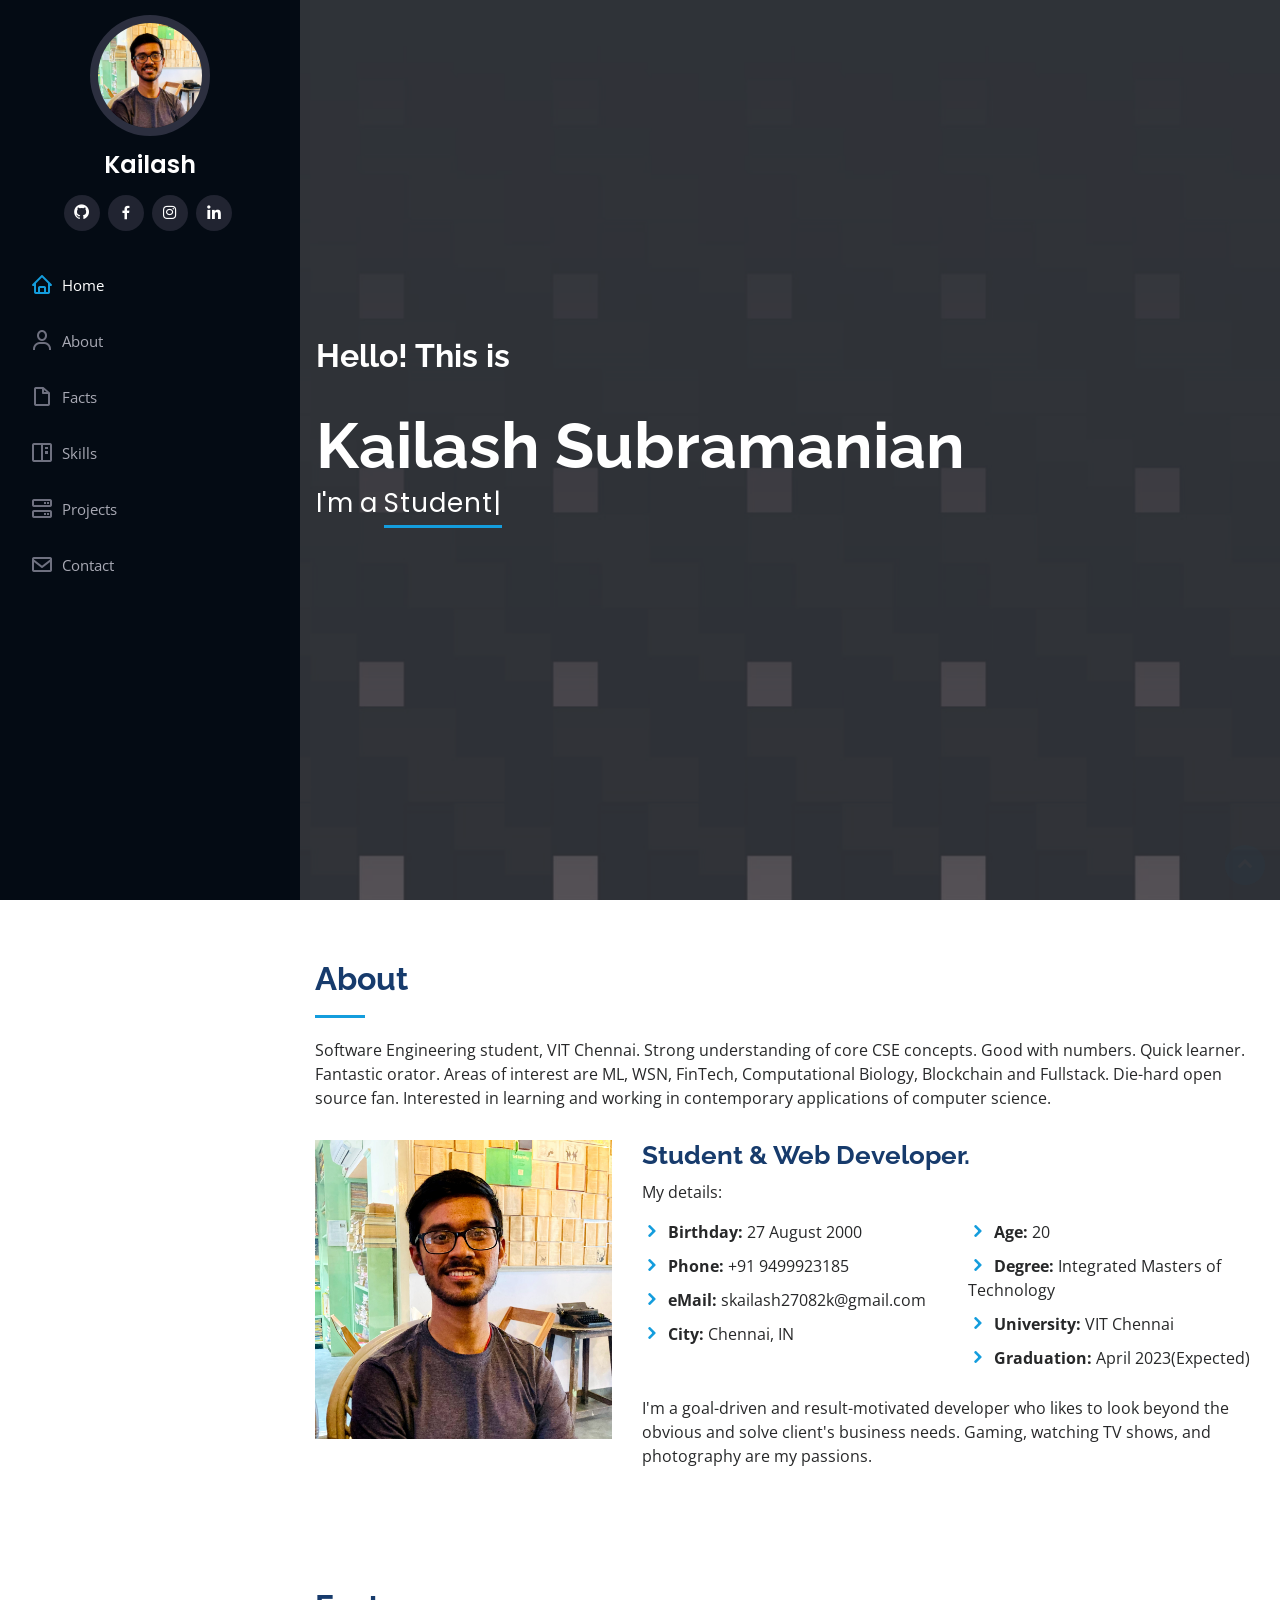
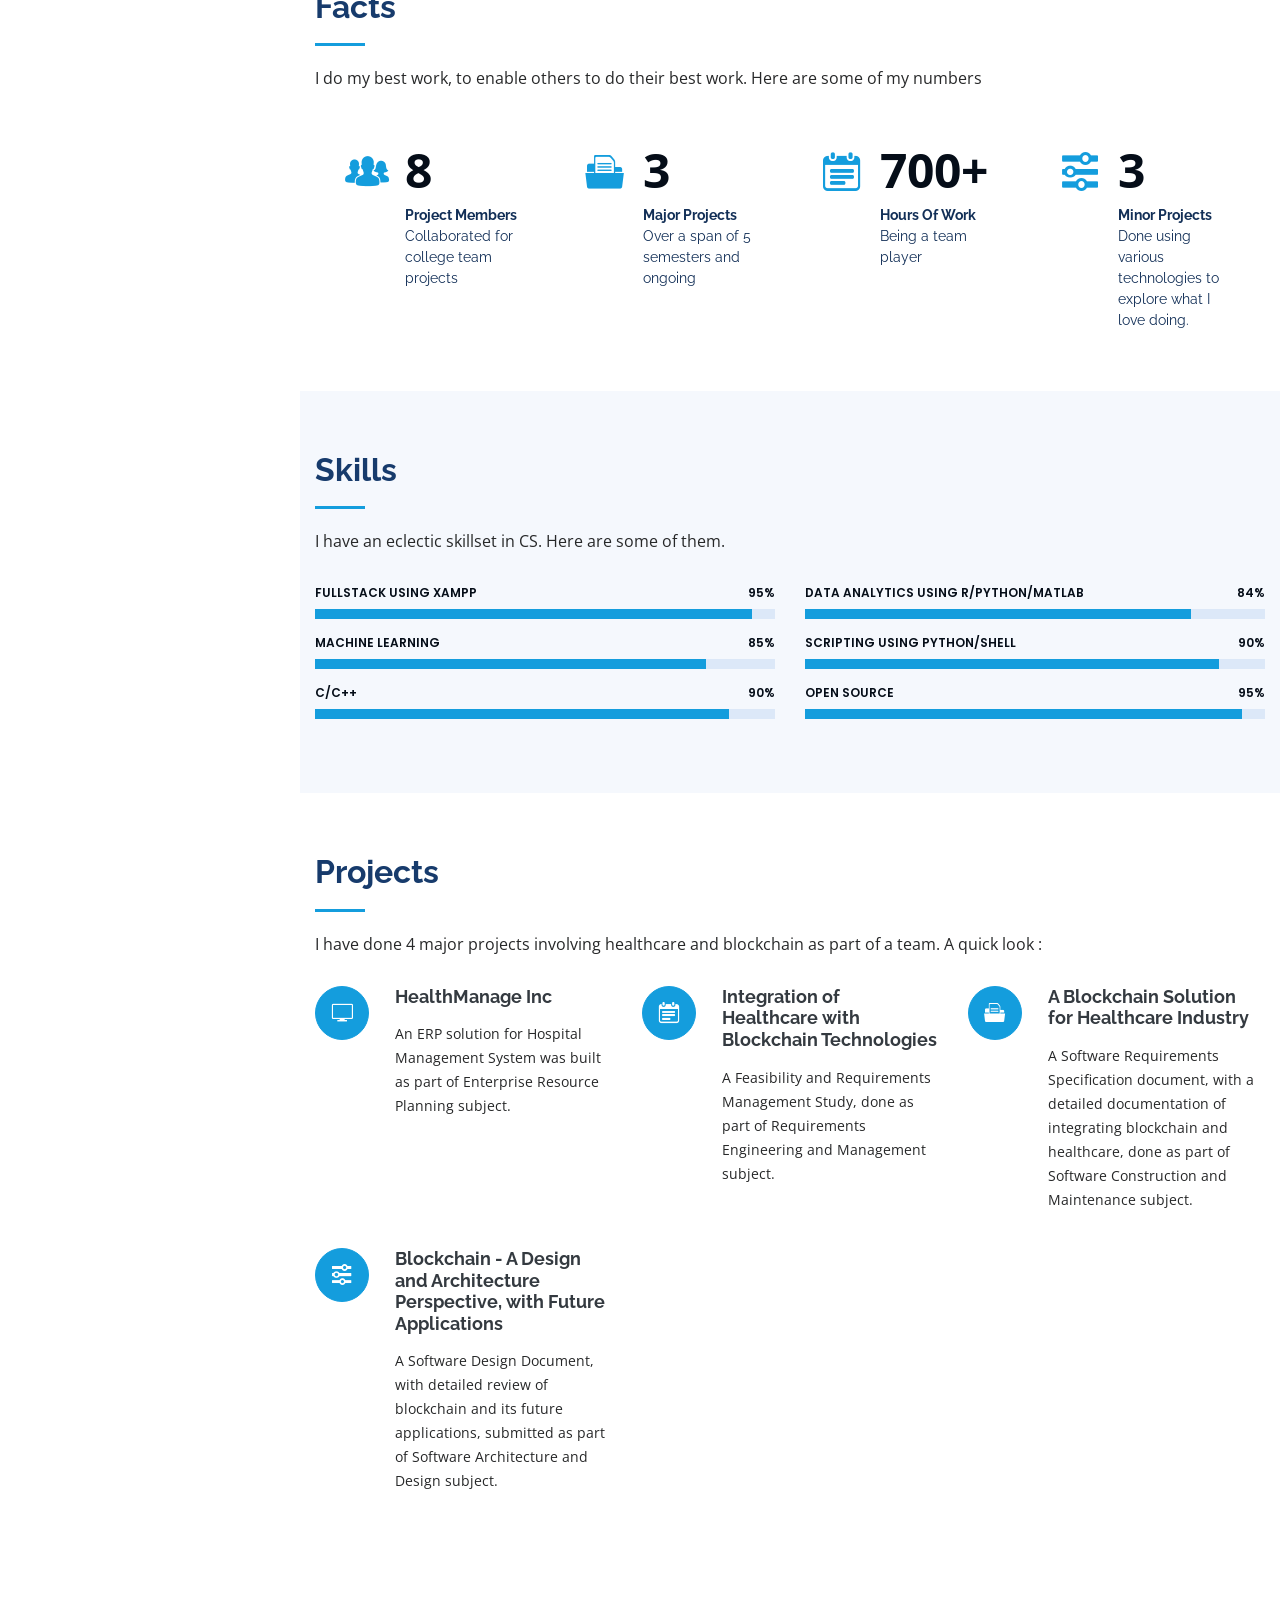
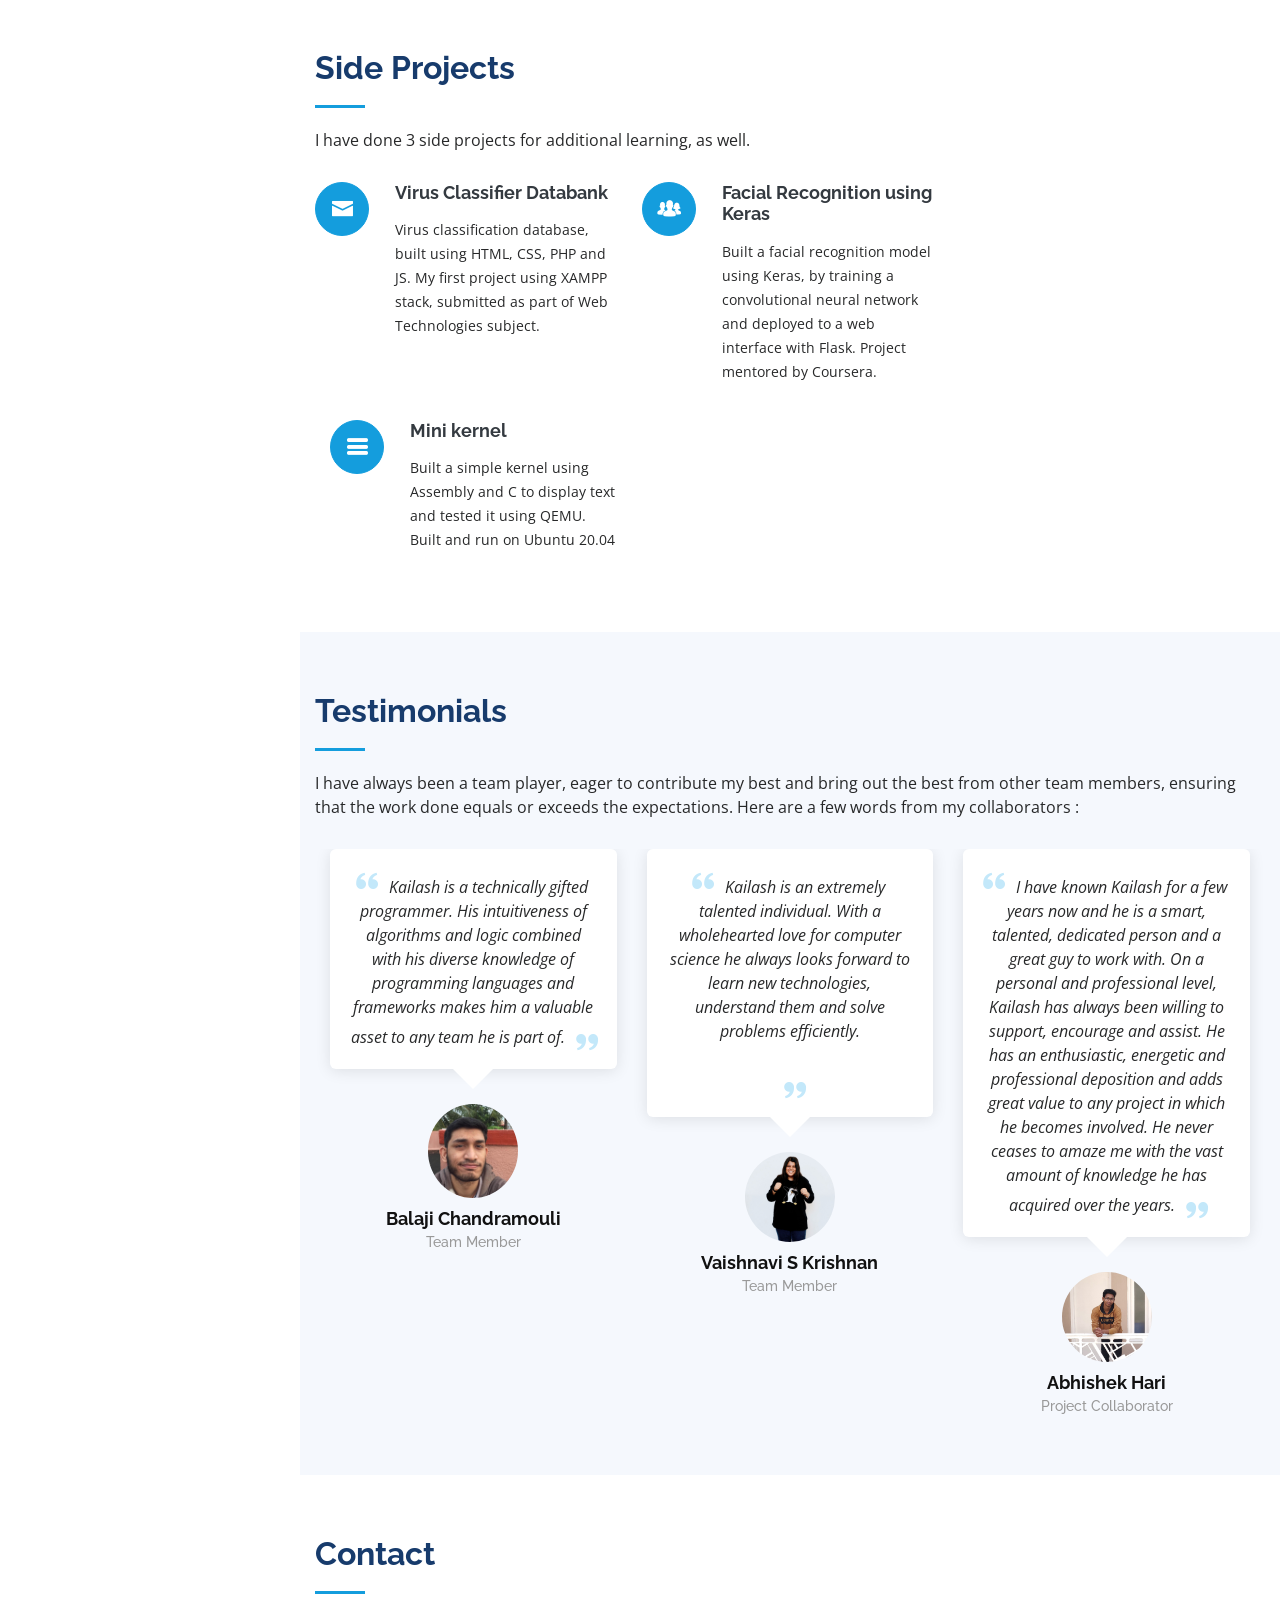
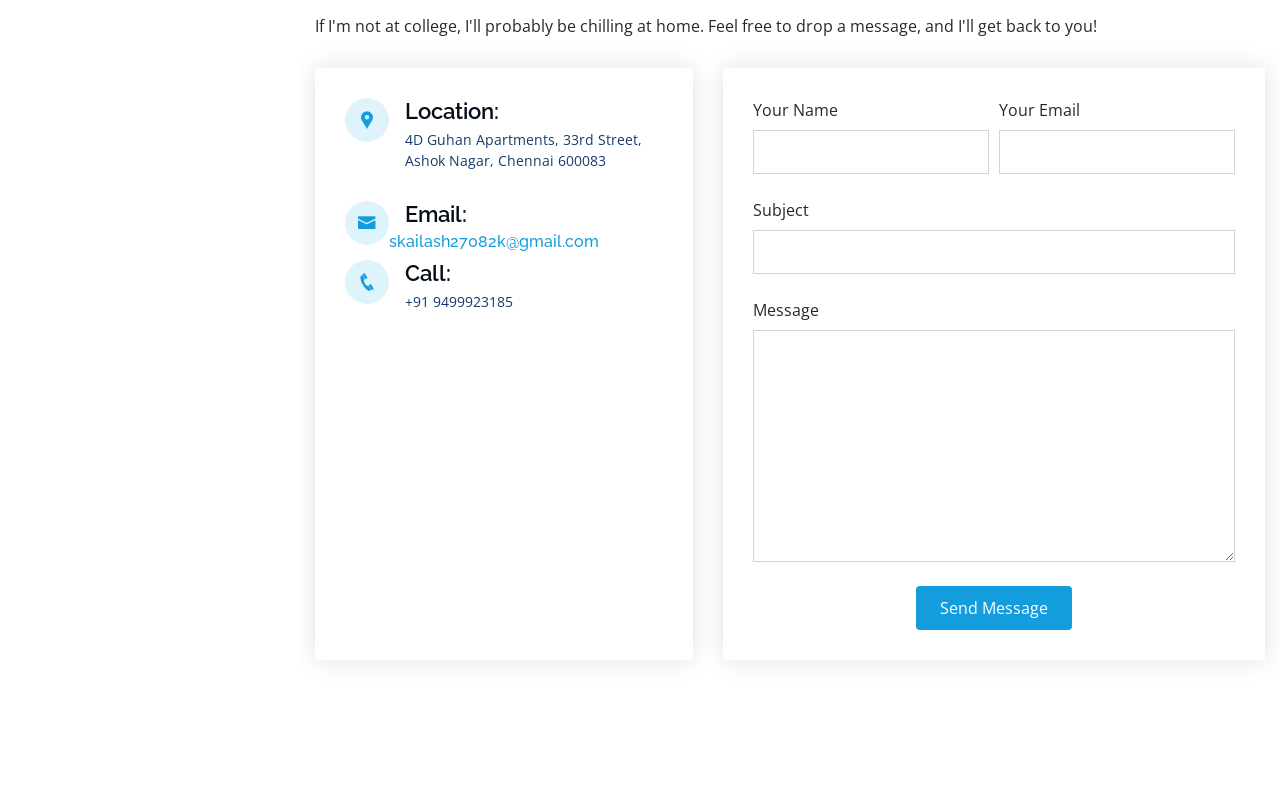
==== portfolio/index.html @ 48d44be9 "Add files via upload" ====
<!DOCTYPE html>
<html lang="en">

<head>
  <meta charset="utf-8">
  <meta content="width=device-width, initial-scale=1.0" name="viewport">

  <title>Kailash's Page</title>
  <meta content="" name="description">
  <meta content="" name="keywords">

  <!-- Favicons -->
  <link href="Assets/img/portfolio/android-chrome-512x512.png" rel="icon">
  <link href="Assets/img/apple-touch-icon.png" rel="apple-touch-icon">

  <!-- Google Fonts -->
  <link href="https://fonts.googleapis.com/css?family=Open+Sans:300,300i,400,400i,600,600i,700,700i|Raleway:300,300i,400,400i,500,500i,600,600i,700,700i|Poppins:300,300i,400,400i,500,500i,600,600i,700,700i" rel="stylesheet">

  <!-- Vendor CSS Files -->
  <link href="Assets/vendor/bootstrap/css/bootstrap.min.css" rel="stylesheet">
  <link href="Assets/vendor/icofont/icofont.min.css" rel="stylesheet">
  <link href="Assets/vendor/boxicons/css/boxicons.min.css" rel="stylesheet">
  <link href="Assets/vendor/venobox/venobox.css" rel="stylesheet">
  <link href="Assets/vendor/owl.carousel/assets/owl.carousel.min.css" rel="stylesheet">
  <link href="Assets/vendor/aos/aos.css" rel="stylesheet">

  <!-- Template Main CSS File -->
  <link href="Assets/css/style.css" rel="stylesheet">

  <!-- =======================================================
  * Template Name: iPortfolio - v1.5.1
  * Template URL: https://bootstrapmade.com/iportfolio-bootstrap-portfolio-websites-template/
  * Author: BootstrapMade.com
  * License: https://bootstrapmade.com/license/
  ======================================================== -->
</head>

<body>

  <!-- ======= Mobile nav toggle button ======= -->
  <button type="button" class="mobile-nav-toggle d-xl-none"><i class="icofont-navigation-menu"></i></button>

  <!-- ======= Header ======= -->
  <header id="header">
    <div class="d-flex flex-column">

      <div class="profile">
        <img src="Assets/img/IMG_0453.jpg" alt="" class="img-fluid rounded-circle">
        <h1 class="text-light"><a href="index.html">Kailash</a></h1>
        <div class="social-links mt-3 text-center">
          <a href="https://github.com/kai-subramanian" class="github"><i class="bx bxl-github"></i></a>
          <a href="https://www.facebook.com/kailash.subramanian.756" class="facebook"><i class="bx bxl-facebook"></i></a>
          <a href="https://www.instagram.com/_kai_subramanian_/" class="instagram"><i class="bx bxl-instagram"></i></a>
          <a href="https://www.linkedin.com/in/kailash-subramanian-6495b81bb/" class="linkedin"><i class="bx bxl-linkedin"></i></a>
        </div>
      </div>

      <nav class="nav-menu">
        <ul>
          <li class="active"><a href="index.html"><i class="bx bx-home"></i> <span>Home</span></a></li>
          <li><a href="#about"><i class="bx bx-user"></i> <span>About</span></a></li>
          <li><a href="#resume"><i class="bx bx-file-blank"></i> <span>Facts</span></a></li>
          <li><a href="#portfolio"><i class="bx bx-book-content"></i> Skills</a></li>
          <li><a href="#services"><i class="bx bx-server"></i> Projects</a></li>
          <li><a href="#contact"><i class="bx bx-envelope"></i> Contact</a></li>

        </ul>
      </nav><!-- .nav-menu -->
      <button type="button" class="mobile-nav-toggle d-xl-none"><i class="icofont-navigation-menu"></i></button>

    </div>
  </header><!-- End Header -->

  <!-- ======= Hero Section ======= -->
  <section id="hero" class="d-flex flex-column justify-content-center align-items-center" style="background-color: black;">
    <div class="hero-container" data-aos="fade-in">
      <h3>Hello! This is </h3><br>
      <h1>Kailash Subramanian</h1>
      <p>I'm a <span class="typed" data-typed-items="Student, Developer, Designer, Gamer, Photographer"></span></p>
    </div>
  </section><!-- End Hero -->
  <main id="main">

    <!-- ======= About Section ======= -->
    <section id="about" class="about">
      <div class="container">

        <div class="section-title">
          <h2>About</h2>
          <p>Software Engineering student, VIT Chennai. Strong understanding of core CSE concepts. Good with numbers. Quick learner. Fantastic orator. Areas of interest are ML, WSN, FinTech, Computational Biology, Blockchain and Fullstack. Die-hard open source fan. Interested in learning and working in contemporary applications of computer science.</p>
        </div>

        <div class="row">
          <div class="col-lg-4" data-aos="fade-right">
            <img src="Assets/img/IMG_0453.jpg" class="img-fluid" alt="">
          </div>
          <div class="col-lg-8 pt-4 pt-lg-0 content" data-aos="fade-left">
            <h3>Student &amp; Web Developer.</h3>
            <p class="font-bold">
              My details:
            </p>
            <div class="row">
              <div class="col-lg-6">
                <ul>
                  <li><i class="icofont-rounded-right"></i> <strong>Birthday:</strong> 27 August 2000</li>
                  <li><i class="icofont-rounded-right"></i> <strong>Phone:</strong> +91 9499923185</li>
                  <li><i class="icofont-rounded-right"></i> <strong>eMail:</strong> skailash27082k@gmail.com</li>
                  <li><i class="icofont-rounded-right"></i> <strong>City:</strong> Chennai, IN </li>
                </ul>
              </div>
              <div class="col-lg-6">
                <ul>
                  <li><i class="icofont-rounded-right"></i> <strong>Age:</strong> 20</li>
                  <li><i class="icofont-rounded-right"></i> <strong>Degree:</strong> Integrated Masters of Technology</li>
                  <li><i class="icofont-rounded-right"></i> <strong>University:</strong> VIT Chennai</li>
                  <li><i class="icofont-rounded-right"></i> <strong>Graduation:</strong> April 2023(Expected)</li>
                </ul>
              </div>
            </div>
            <p>
              I'm a goal-driven and result-motivated developer who likes to look beyond the obvious and solve client's business needs. Gaming, watching TV shows, and photography are my passions.
            </p>
          </div>
        </div>

      </div>
    </section><!-- End About Section -->

    <!-- ======= Facts Section ======= -->
    <section id="facts" class="facts">
      <div class="container">

        <div class="section-title">
          <h2>Facts</h2>
          <p>I do my best work, to enable others to do their best work. Here are some of my numbers</p>
        </div>

        <div class="row no-gutters">

          <div class="col-lg-3 col-md-6 d-md-flex align-items-md-stretch" data-aos="fade-up">
            <div class="count-box">
              <i class="icofont-users-alt-5"></i>
              <span data-toggle="counter-up">10</span>
              <p><strong>Project Members</strong> Collaborated for college team projects</p>
            </div>
          </div>

          <div class="col-lg-3 col-md-6 d-md-flex align-items-md-stretch" data-aos="fade-up" data-aos-delay="100">
            <div class="count-box">
              <i class="icofont-document-folder"></i>
              <span data-toggle="counter-up">4</span>
              <p><strong>Major Projects<br></strong> Over a span of 5 semesters and ongoing</p>
            </div>
          </div>

          <div class="col-lg-3 col-md-6 d-md-flex align-items-md-stretch" data-aos="fade-up" data-aos-delay="200">
            <div class="count-box">
              <i class="icofont-tasks-alt"></i>
              <span>700+</span>
              <p><strong>Hours Of Work<br></strong> Being a team player</p>
            </div>
          </div>

          <div class="col-lg-3 col-md-6 d-md-flex align-items-md-stretch" data-aos="fade-up" data-aos-delay="300">
            <div class="count-box">
              <i class="icofont-settings"></i>
              <span data-toggle="counter-up">3</span>
              <p><strong>Minor Projects<br></strong>Done using various technologies to explore what I love doing.</p>
            </div>
          </div>

        </div>

      </div>
    </section><!-- End Facts Section -->
    <!-- ======= Skills Section ======= -->
    <section id="skills" class="skills section-bg">
      <div class="container">

        <div class="section-title">
          <h2>Skills</h2>
          <p>I have an eclectic skillset in CS. Here are some of them.</p>
        </div>

        <div class="row skills-content">

          <div class="col-lg-6" data-aos="fade-up">

            <div class="progress">
              <span class="skill">Fullstack using XAMPP<i class="val">95%</i></span>
              <div class="progress-bar-wrap">
                <div class="progress-bar" role="progressbar" aria-valuenow="95" aria-valuemin="0" aria-valuemax="100"></div>
              </div>
            </div>

            <div class="progress">
              <span class="skill">Machine Learning<i class="val">85%</i></span>
              <div class="progress-bar-wrap">
                <div class="progress-bar" role="progressbar" aria-valuenow="85" aria-valuemin="0" aria-valuemax="100"></div>
              </div>
            </div>

            <div class="progress">
              <span class="skill">C/C++<i class="val">90%</i></span>
              <div class="progress-bar-wrap">
                <div class="progress-bar" role="progressbar" aria-valuenow="90" aria-valuemin="0" aria-valuemax="100"></div>
              </div>
            </div>

          </div>

          <div class="col-lg-6" data-aos="fade-up" data-aos-delay="100">

            <div class="progress">
              <span class="skill">Data Analytics using R/Python/MATLAB<i class="val">84%</i></span>
              <div class="progress-bar-wrap">
                <div class="progress-bar" role="progressbar" aria-valuenow="84" aria-valuemin="0" aria-valuemax="100"></div>
              </div>
            </div>

            <div class="progress">
              <span class="skill">Scripting using Python/Shell<i class="val">90%</i></span>
              <div class="progress-bar-wrap">
                <div class="progress-bar" role="progressbar" aria-valuenow="90" aria-valuemin="0" aria-valuemax="100"></div>
              </div>
            </div>

            <div class="progress">
              <span class="skill">Open source<i class="val">95%</i></span>
              <div class="progress-bar-wrap">
                <div class="progress-bar" role="progressbar" aria-valuenow="95" aria-valuemin="0" aria-valuemax="100"></div>
              </div>
            </div>

          </div>

        </div>

      </div>
    </section><!-- End Skills Section -->


    <!-- ======= Projects Section ======= -->
    <section id="services" class="services">
      <div class="container">

        <div class="section-title">
          <h2>Projects</h2>
          <p>I have done 4 major projects involving healthcare and blockchain as part of a team. A quick look : </p>
        </div>

        <div class="row">
          <div class="col-lg-4 col-md-6 icon-box" data-aos="fade-up">
            <div class="icon"><i class="icofont-computer"></i></div>
            <h4 class="title"><a href="">HealthManage Inc</a></h4>
            <p class="description">An ERP solution for Hospital Management System was built as part of Enterprise Resource Planning subject.</p>
          </div>
          <div class="col-lg-4 col-md-6 icon-box" data-aos="fade-up" data-aos-delay="100">
            <div class="icon"><i class="icofont-tasks-alt"></i></div>
            <h4 class="title"><a href="">Integration of Healthcare with Blockchain Technologies</a></h4>
            <p class="description">A Feasibility and Requirements Management Study, done as part of Requirements Engineering and Management subject.</p>
          </div>
          <div class="col-lg-4 col-md-6 icon-box" data-aos="fade-up" data-aos-delay="200">
            <div class="icon"><i class="icofont-document-folder"></i></div>
            <h4 class="title"><a href="">A Blockchain Solution for Healthcare Industry</a></h4>
            <p class="description">A Software Requirements Specification document, with a detailed documentation of integrating blockchain and healthcare, done as part of Software Construction and Maintenance subject.</p>
          </div>
          <div class="col-lg-4 col-md-6 icon-box" data-aos="fade-up" data-aos-delay="400">
            <div class="icon"><i class="icofont-settings"></i></div>
            <h4 class="title"><a href="">Blockchain - A Design and Architecture   Perspective, with Future Applications</a></h4>
            <p class="description">A Software Design Document, with detailed review of blockchain and its future applications, submitted as part of Software Architecture and Design subject.</p>
          </div>
        </div>
      </div>
    </section><!-- End projects Section -->

    <section id="services" class="services">
      <div class="container">
        <div class="section-title">
          <h2>Side Projects </h2>
          <p>I have done 3 side projects for additional learning, as well.</p>
        </div>

        <div class="row">
          <div class="col-lg-4 col-md-6 icon-box" data-aos="fade-up" data-aos-delay="300">
            <div class="icon"><i class="icofont-envelope"></i></div>
            <h4 class="title"><a href="">Virus Classifier Databank</a></h4>
            <p class="description">Virus classification database, built using HTML, CSS, PHP and JS. My first project using XAMPP stack, submitted as part of Web Technologies subject.</p>
          </div>
          
          <div class="col-lg-4 col-md-6 icon-box" data-aos="fade-up" data-aos-delay="500">
            <div class="icon"><i class="icofont-users-alt-5"></i></div>
            <h4 class="title"><a href="">Facial Recognition using Keras</a></h4>
            <p class="description">Built a facial recognition model using Keras, by training a convolutional neural network and deployed to a web interface with Flask. Project mentored by Coursera.</p>
          </div>
        </div>

        <div class="col-lg-4 col-md-6 icon-box" data-aos="fade-up" data-aos-delay="500">
          <div class="icon"><i class="icofont-navigation-menu"></i></div>
          <h4 class="title"><a href="">Mini kernel</a></h4>
          <p class="description">Built a simple kernel using Assembly and C to display text and tested it using QEMU. Built and run on Ubuntu 20.04</p>
        </div>
      </div>

      </div>
    </section><!-- End sideprojects Section -->
    <!-- ======= Testimonials Section ======= -->
    <section id="testimonials" class="testimonials section-bg">
      <div class="container">

        <div class="section-title">
          <h2>Testimonials</h2>
          <p>I have always been a team player, eager to contribute my best and bring out the best from other team members, ensuring that the work done equals or exceeds the expectations. Here are a few words from my collaborators : </p>
        </div>

        <div class="owl-carousel testimonials-carousel">

          <div class="testimonial-item" data-aos="fade-up">
            <p>
              <i class="bx bxs-quote-alt-left quote-icon-left"></i>
              Kailash is a technically gifted programmer. His intuitiveness of algorithms and logic combined with his diverse knowledge of programming languages and frameworks makes him a valuable asset to any team he is part of. 
              <i class="bx bxs-quote-alt-right quote-icon-right"></i>
            </p>
            <img src="Assets/img/testimonials/pi.jpeg" class="testimonial-img" alt="">
            <h3>Balaji Chandramouli</h3>
            <h4>Team Member</h4>
          </div>

          <div class="testimonial-item" data-aos="fade-up" data-aos-delay="100">
            <p>
              <i class="bx bxs-quote-alt-left quote-icon-left"></i>
              Kailash is an extremely talented individual. With a wholehearted love for computer science he always looks forward to learn new technologies, understand them and solve problems efficiently. <br><br>
              <i class="bx bxs-quote-alt-right quote-icon-right"></i>
            </p>
            <img src="Assets/img/testimonials/vi.jpeg" class="testimonial-img" alt="">
            <h3>Vaishnavi S Krishnan</h3>
            <h4>Team Member</h4>
          </div>

          <div class="testimonial-item" data-aos="fade-up" data-aos-delay="200">
            <p>
              <i class="bx bxs-quote-alt-left quote-icon-left"></i>
              I have known Kailash for a few years now and he is a smart, talented, dedicated person and a great guy to work with. On a personal and professional level, Kailash has always been willing to support, encourage and assist. He has an enthusiastic, energetic and professional deposition and adds great value to any project in which he becomes involved. He never ceases to amaze me with the vast amount of knowledge he has acquired over the years.
              <i class="bx bxs-quote-alt-right quote-icon-right"></i>
            </p>
            <img src="Assets/img/testimonials/asi.jpg" class="testimonial-img" alt="">
            <h3>Abhishek Hari</h3>
            <h4>Project Collaborator</h4>
          </div>

          

        </div>

      </div>
    </section><!-- End Testimonials Section -->

    <!-- ======= Contact Section ======= -->
    <section id="contact" class="contact">
      <div class="container">

        <div class="section-title">
          <h2>Contact</h2>
          <p>If I'm not at college, I'll probably be chilling at home. Feel free to drop a message, and I'll get back to you!</p>
        </div>

        <div class="row" data-aos="fade-in">

          <div class="col-lg-5 d-flex align-items-stretch">
            <div class="info">
              <div class="address">
                <i class="icofont-google-map"></i>
                <h4>Location:</h4>
                <p>4D Guhan Apartments, 33rd Street, Ashok Nagar, Chennai 600083</p>
              </div>

              <div class="email">
                <i class="icofont-envelope"></i>
                <h4>Email:</h4>
                <a href = "mailto:skailash27082k@gmail.com"><h6>skailash27082k@gmail.com</h6></a>
              </div>

              <div class="phone">
                <i class="icofont-phone"></i>
                <h4>Call:</h4>
                <p>+91 9499923185</p>
              </div>
            </div>

          </div>

          <div class="col-lg-7 mt-5 mt-lg-0 d-flex align-items-stretch">
            <form action="forms/contact.php" method="post" role="form" class="php-email-form">
              <div class="form-row">
                <div class="form-group col-md-6">
                  <label for="name">Your Name</label>
                  <input type="text" name="name" class="form-control" id="name" data-rule="minlen:4" data-msg="Your name" />
                  <div class="validate"></div>
                </div>
                <div class="form-group col-md-6">
                  <label for="name">Your Email</label>
                  <input type="email" class="form-control" name="email" id="email" data-rule="email" data-msg="Your eMail ID" />
                  <div class="validate"></div>
                </div>
              </div>
              <div class="form-group">
                <label for="name">Subject</label>
                <input type="text" class="form-control" name="subject" id="subject" data-rule="minlen:4" data-msg="Your subject here" />
                <div class="validate"></div>
              </div>
              <div class="form-group">
                <label for="name">Message</label>
                <textarea class="form-control" name="message" rows="10" data-rule="required" data-msg="Your message here"></textarea>
                <div class="validate"></div>
              </div>
              <div class="mb-3">
                <div class="loading">Loading</div>
                <div class="error-message"></div>
                <div class="sent-message">Your message has been sent. Thank you!</div>
              </div>
              <div class="text-center"><button type="submit">Send Message</button></div>
            </form>
          </div>
        </div>

      </div>
    </section><!-- End Contact Section -->
  </main><!-- End #main -->

  <a href="#" class="back-to-top"><i class="icofont-simple-up"></i></a>

  <!-- Vendor JS Files -->
  <script src="Assets/vendor/jquery/jquery.min.js"></script>
  <script src="Assets/vendor/bootstrap/js/bootstrap.bundle.min.js"></script>
  <script src="Assets/vendor/jquery.easing/jquery.easing.min.js"></script>
  <script src="Assets/vendor/php-email-form/validate.js"></script>
  <script src="Assets/vendor/waypoints/jquery.waypoints.min.js"></script>
  <script src="Assets/vendor/counterup/counterup.min.js"></script>
  <script src="Assets/vendor/isotope-layout/isotope.pkgd.min.js"></script>
  <script src="Assets/vendor/venobox/venobox.min.js"></script>
  <script src="Assets/vendor/owl.carousel/owl.carousel.min.js"></script>
  <script src="Assets/vendor/typed.js/typed.min.js"></script>
  <script src="Assets/vendor/aos/aos.js"></script>

  <!-- Template Main JS File -->
  <script src="Assets/js/main.js"></script>

</body>

</html>
---- portfolio/Assets/css/style.css ----
/**
* Template Name: iPortfolio - v1.5.1
* Template URL: https://bootstrapmade.com/iportfolio-bootstrap-portfolio-websites-template/
* Author: BootstrapMade.com
* License: https://bootstrapmade.com/license/
*/

/*--------------------------------------------------------------
# General
--------------------------------------------------------------*/
body {
  font-family: "Open Sans", sans-serif;
  color: #272829;
}

a {
  color: #149ddd;
}

a:hover {
  color: #37b3ed;
  text-decoration: none;
}

h1, h2, h3, h4, h5, h6 {
  font-family: "Raleway", sans-serif;
}

/*--------------------------------------------------------------
# Back to top button
--------------------------------------------------------------*/
.back-to-top {
  position: fixed;
  display: none;
  width: 40px;
  height: 40px;
  border-radius: 50px;
  right: 15px;
  bottom: 15px;
  background: #149ddd;
  color: #fff;
  transition: display 0.5s ease-in-out;
  z-index: 99999;
}

.back-to-top i {
  font-size: 24px;
  position: absolute;
  top: 7px;
  left: 8px;
}

.back-to-top:hover {
  color: #fff;
  background: #2eafec;
  transition: background 0.2s ease-in-out;
}

/*--------------------------------------------------------------
# Header
--------------------------------------------------------------*/
#header {
  position: fixed;
  top: 0;
  left: 0;
  bottom: 0;
  width: 300px;
  transition: all ease-in-out 0.5s;
  z-index: 9997;
  transition: all 0.5s;
  padding: 0 15px;
  background: #040b14;
  overflow-y: auto;
}

#header .profile img {
  margin: 15px auto;
  display: block;
  width: 120px;
  border: 8px solid #2c2f3f;
}

#header .profile h1 {
  font-size: 24px;
  margin: 0;
  padding: 0;
  font-weight: 600;
  -moz-text-align-last: center;
  text-align-last: center;
  font-family: "Poppins", sans-serif;
}

#header .profile h1 a, #header .profile h1 a:hover {
  color: #fff;
  text-decoration: none;
}

#header .profile .social-links a {
  font-size: 18px;
  display: inline-block;
  background: #212431;
  color: #fff;
  line-height: 1;
  padding: 8px 0;
  margin-right: 4px;
  border-radius: 50%;
  text-align: center;
  width: 36px;
  height: 36px;
  transition: 0.3s;
}

#header .profile .social-links a:hover {
  background: #149ddd;
  color: #fff;
  text-decoration: none;
}

#main {
  margin-left: 300px;
}

@media (max-width: 1199px) {
  #header {
    left: -300px;
  }
  #main {
    margin-left: 0;
  }
}

/*--------------------------------------------------------------
# Navigation Menu
--------------------------------------------------------------*/
/* Desktop Navigation */
.nav-menu {
  padding-top: 30px;
}

.nav-menu * {
  margin: 0;
  padding: 0;
  list-style: none;
}

.nav-menu > ul > li {
  position: relative;
  white-space: nowrap;
}

.nav-menu a {
  display: flex;
  align-items: center;
  color: #a8a9b4;
  padding: 12px 15px;
  margin-bottom: 8px;
  transition: 0.3s;
  font-size: 15px;
}

.nav-menu a i {
  font-size: 24px;
  padding-right: 8px;
  color: #6f7180;
}

.nav-menu a:hover, .nav-menu .active > a, .nav-menu li:hover > a {
  text-decoration: none;
  color: #fff;
}

.nav-menu a:hover i, .nav-menu .active > a i, .nav-menu li:hover > a i {
  color: #149ddd;
}

/* Mobile Navigation */
.mobile-nav-toggle {
  position: fixed;
  right: 15px;
  top: 15px;
  z-index: 9998;
  border: 0;
  background: none;
  font-size: 24px;
  transition: all 0.4s;
  outline: none !important;
  line-height: 1;
  cursor: pointer;
  text-align: right;
}

.mobile-nav-toggle i {
  color: #149ddd;
}

.mobile-nav-active {
  overflow: hidden;
}

.mobile-nav-active #header {
  left: 0;
}

.mobile-nav-active .mobile-nav-toggle i {
  color: #fff;
}

/*--------------------------------------------------------------
# Hero Section
--------------------------------------------------------------*/
#hero {
  width: 100%;
  height: 100vh;
  background: url(../img/hero-bg.jpg);
  background-size: cover;
}

#hero:before {
  content: "";
  background: rgba(5, 13, 24, 0.3);
  position: absolute;
  bottom: 0;
  top: 0;
  left: 0;
  right: 0;
  z-index: 1;
}

#hero .hero-container {
  position: relative;
  z-index: 2;
  min-width: 300px;
}

#hero h1{
  margin: 0 0 10px 0;
  font-size: 64px;
  font-weight: 700;
  line-height: 56px;
  color: #fff;
}
#hero h3{
  margin: 0 0 10px 0;
  font-size: 32px;
  font-weight: 700;
  line-height: 56px;
  color: #fff;
}

#hero p {
  color: #fff;
  margin-bottom: 50px;
  font-size: 26px;
  font-family: "Poppins", sans-serif;
}

#hero p span {
  color: #fff;
  padding-bottom: 4px;
  letter-spacing: 1px;
  border-bottom: 3px solid #149ddd;
}

@media (min-width: 1024px) {
  #hero {
    background-attachment: fixed;
  }
}

@media (max-width: 768px) {
  #hero h1 {
    font-size: 28px;
    line-height: 36px;
  }
  #hero h2 {
    font-size: 18px;
    line-height: 24px;
    margin-bottom: 30px;
  }
}

/*--------------------------------------------------------------
# Sections General
--------------------------------------------------------------*/
section {
  padding: 60px 0;
  overflow: hidden;
}

.section-bg {
  background: #f5f8fd;
}

.section-title {
  padding-bottom: 30px;
}

.section-title h2 {
  font-size: 32px;
  font-weight: bold;
  margin-bottom: 20px;
  padding-bottom: 20px;
  position: relative;
  color: #173b6c;
}

.section-title h2::after {
  content: '';
  position: absolute;
  display: block;
  width: 50px;
  height: 3px;
  background: #149ddd;
  bottom: 0;
  left: 0;
}

.section-title p {
  margin-bottom: 0;
}

/*--------------------------------------------------------------
# About
--------------------------------------------------------------*/
.about .content h3 {
  font-weight: 700;
  font-size: 26px;
  color: #173b6c;
}

.about .content ul {
  list-style: none;
  padding: 0;
}

.about .content ul li {
  padding-bottom: 10px;
}

.about .content ul i {
  font-size: 20px;
  padding-right: 2px;
  color: #149ddd;
}

.about .content p:last-child {
  margin-bottom: 0;
}

/*--------------------------------------------------------------
# Facts
--------------------------------------------------------------*/
.facts {
  padding-bottom: 30px;
}

.facts .count-box {
  padding: 30px;
  width: 100%;
}

.facts .count-box i {
  display: block;
  font-size: 44px;
  color: #149ddd;
  float: left;
}

.facts .count-box span {
  font-size: 48px;
  line-height: 40px;
  display: block;
  font-weight: 700;
  color: #050d18;
  margin-left: 60px;
}

.facts .count-box p {
  padding: 15px 0 0 0;
  margin: 0 0 0 60px;
  font-family: "Raleway", sans-serif;
  font-size: 14px;
  color: #122f57;
}

.facts .count-box a {
  font-weight: 600;
  display: block;
  margin-top: 20px;
  color: #122f57;
  font-size: 15px;
  font-family: "Poppins", sans-serif;
  transition: ease-in-out 0.3s;
}

.facts .count-box a:hover {
  color: #1f5297;
}

/*--------------------------------------------------------------
# Akills
--------------------------------------------------------------*/
.skills .progress {
  height: 50px;
  display: block;
  background: none;
}

.skills .progress .skill {
  padding: 10px 0;
  margin: 0 0 6px 0;
  text-transform: uppercase;
  display: block;
  font-weight: 600;
  font-family: "Poppins", sans-serif;
  color: #050d18;
}

.skills .progress .skill .val {
  float: right;
  font-style: normal;
}

.skills .progress-bar-wrap {
  background: #dce8f8;
}

.skills .progress-bar {
  width: 1px;
  height: 10px;
  transition: .9s;
  background-color: #149ddd;
}

/*--------------------------------------------------------------
# Resume
--------------------------------------------------------------*/
.resume .resume-title {
  font-size: 26px;
  font-weight: 700;
  margin-top: 20px;
  margin-bottom: 20px;
  color: #050d18;
}

.resume .resume-item {
  padding: 0 0 20px 20px;
  margin-top: -2px;
  border-left: 2px solid #1f5297;
  position: relative;
}

.resume .resume-item h4 {
  line-height: 18px;
  font-size: 18px;
  font-weight: 600;
  text-transform: uppercase;
  font-family: "Poppins", sans-serif;
  color: #050d18;
  margin-bottom: 10px;
}

.resume .resume-item h5 {
  font-size: 16px;
  background: #e4edf9;
  padding: 5px 15px;
  display: inline-block;
  font-weight: 600;
  margin-bottom: 10px;
}

.resume .resume-item ul {
  padding-left: 20px;
}

.resume .resume-item ul li {
  padding-bottom: 10px;
}

.resume .resume-item:last-child {
  padding-bottom: 0;
}

.resume .resume-item::before {
  content: "";
  position: absolute;
  width: 16px;
  height: 16px;
  border-radius: 50px;
  left: -9px;
  top: 0;
  background: #fff;
  border: 2px solid #1f5297;
}

/*--------------------------------------------------------------
# Portfolio
--------------------------------------------------------------*/
.portfolio .portfolio-item {
  margin-bottom: 30px;
}

.portfolio #portfolio-flters {
  padding: 0;
  margin: 0 auto 35px auto;
  list-style: none;
  text-align: center;
  background: #fff;
  border-radius: 50px;
  padding: 2px 15px;
}

.portfolio #portfolio-flters li {
  cursor: pointer;
  display: inline-block;
  padding: 10px 15px 8px 15px;
  font-size: 14px;
  font-weight: 600;
  line-height: 1;
  text-transform: uppercase;
  color: #272829;
  margin-bottom: 5px;
  transition: all 0.3s ease-in-out;
}

.portfolio #portfolio-flters li:hover, .portfolio #portfolio-flters li.filter-active {
  color: #149ddd;
}

.portfolio #portfolio-flters li:last-child {
  margin-right: 0;
}

.portfolio .portfolio-wrap {
  transition: 0.3s;
  position: relative;
  overflow: hidden;
  z-index: 1;
}

.portfolio .portfolio-wrap::before {
  content: "";
  background: rgba(255, 255, 255, 0.5);
  position: absolute;
  left: 0;
  right: 0;
  top: 0;
  bottom: 0;
  transition: all ease-in-out 0.3s;
  z-index: 2;
  opacity: 0;
}

.portfolio .portfolio-wrap .portfolio-links {
  opacity: 1;
  left: 0;
  right: 0;
  bottom: -60px;
  z-index: 3;
  position: absolute;
  transition: all ease-in-out 0.3s;
  display: flex;
  justify-content: center;
}

.portfolio .portfolio-wrap .portfolio-links a {
  color: #fff;
  font-size: 28px;
  text-align: center;
  background: rgba(20, 157, 221, 0.75);
  transition: 0.3s;
  width: 50%;
}

.portfolio .portfolio-wrap .portfolio-links a:hover {
  background: rgba(20, 157, 221, 0.95);
}

.portfolio .portfolio-wrap .portfolio-links a + a {
  border-left: 1px solid #37b3ed;
}

.portfolio .portfolio-wrap:hover::before {
  top: 0;
  left: 0;
  right: 0;
  bottom: 0;
  opacity: 1;
}

.portfolio .portfolio-wrap:hover .portfolio-links {
  opacity: 1;
  bottom: 0;
}

/*--------------------------------------------------------------
# Services
--------------------------------------------------------------*/
.services .icon-box {
  margin-bottom: 20px;
}

.services .icon {
  float: left;
  display: flex;
  align-items: center;
  justify-content: center;
  width: 54px;
  height: 54px;
  background: #149ddd;
  border-radius: 50%;
  transition: 0.5s;
  border: 1px solid #149ddd;
}

.services .icon i {
  color: #fff;
  font-size: 24px;
}

.services .icon-box:hover .icon {
  background: #fff;
}

.services .icon-box:hover .icon i {
  color: #149ddd;
}

.services .title {
  margin-left: 80px;
  font-weight: 700;
  margin-bottom: 15px;
  font-size: 18px;
}

.services .title a {
  color: #343a40;
}

.services .title a:hover {
  color: #149ddd;
}

.services .description {
  margin-left: 80px;
  line-height: 24px;
  font-size: 14px;
}

/*--------------------------------------------------------------
# Testimonials
--------------------------------------------------------------*/
.testimonials .testimonial-item {
  box-sizing: content-box;
  text-align: center;
  min-height: 320px;
}

.testimonials .testimonial-item .testimonial-img {
  width: 90px;
  border-radius: 50%;
  margin: 0 auto;
}

.testimonials .testimonial-item h3 {
  font-size: 18px;
  font-weight: bold;
  margin: 10px 0 5px 0;
  color: #111;
}

.testimonials .testimonial-item h4 {
  font-size: 14px;
  color: #999;
  margin: 0;
}

.testimonials .testimonial-item .quote-icon-left, .testimonials .testimonial-item .quote-icon-right {
  color: #c3e8fa;
  font-size: 26px;
}

.testimonials .testimonial-item .quote-icon-left {
  display: inline-block;
  left: -5px;
  position: relative;
}

.testimonials .testimonial-item .quote-icon-right {
  display: inline-block;
  right: -5px;
  position: relative;
  top: 10px;
}

.testimonials .testimonial-item p {
  font-style: italic;
  margin: 0 15px 15px 15px;
  padding: 20px;
  background: #fff;
  position: relative;
  margin-bottom: 35px;
  border-radius: 6px;
  box-shadow: 0px 2px 15px rgba(0, 0, 0, 0.1);
}

.testimonials .testimonial-item p::after {
  content: "";
  width: 0;
  height: 0;
  border-top: 20px solid #fff;
  border-right: 20px solid transparent;
  border-left: 20px solid transparent;
  position: absolute;
  bottom: -20px;
  left: calc(50% - 20px);
}

.testimonials .owl-nav, .testimonials .owl-dots {
  margin-top: 5px;
  text-align: center;
}

.testimonials .owl-dot {
  display: inline-block;
  margin: 0 5px;
  width: 12px;
  height: 12px;
  border-radius: 50%;
  background-color: #ddd !important;
}

.testimonials .owl-dot.active {
  background-color: #149ddd !important;
}

@media (max-width: 767px) {
  .testimonials {
    margin: 30px 10px;
  }
}

/*--------------------------------------------------------------
# Contact
--------------------------------------------------------------*/
.contact {
  padding-bottom: 130px;
}

.contact .info {
  padding: 30px;
  background: #fff;
  width: 100%;
  box-shadow: 0 0 24px 0 rgba(0, 0, 0, 0.12);
}

.contact .info i {
  font-size: 20px;
  color: #149ddd;
  float: left;
  width: 44px;
  height: 44px;
  background: #dff3fc;
  display: flex;
  justify-content: center;
  align-items: center;
  border-radius: 50px;
  transition: all 0.3s ease-in-out;
}

.contact .info h4 {
  padding: 0 0 0 60px;
  font-size: 22px;
  font-weight: 600;
  margin-bottom: 5px;
  color: #050d18;
}

.contact .info p {
  padding: 0 0 10px 60px;
  margin-bottom: 20px;
  font-size: 14px;
  color: #173b6c;
}

.contact .info .email p {
  padding-top: 5px;
}

.contact .info .social-links {
  padding-left: 60px;
}

.contact .info .social-links a {
  font-size: 18px;
  display: inline-block;
  background: #333;
  color: #fff;
  line-height: 1;
  padding: 8px 0;
  border-radius: 50%;
  text-align: center;
  width: 36px;
  height: 36px;
  transition: 0.3s;
  margin-right: 10px;
}

.contact .info .social-links a:hover {
  background: #149ddd;
  color: #fff;
}

.contact .info .email:hover i, .contact .info .address:hover i, .contact .info .phone:hover i {
  background: #149ddd;
  color: #fff;
}

.contact .php-email-form {
  width: 100%;
  padding: 30px;
  background: #fff;
  box-shadow: 0 0 24px 0 rgba(0, 0, 0, 0.12);
}

.contact .php-email-form .form-group {
  padding-bottom: 8px;
}

.contact .php-email-form .validate {
  display: none;
  color: red;
  margin: 0 0 15px 0;
  font-weight: 400;
  font-size: 13px;
}

.contact .php-email-form .error-message {
  display: none;
  color: #fff;
  background: #ed3c0d;
  text-align: left;
  padding: 15px;
  font-weight: 600;
}

.contact .php-email-form .error-message br + br {
  margin-top: 25px;
}

.contact .php-email-form .sent-message {
  display: none;
  color: #fff;
  background: #18d26e;
  text-align: center;
  padding: 15px;
  font-weight: 600;
}

.contact .php-email-form .loading {
  display: none;
  background: #fff;
  text-align: center;
  padding: 15px;
}

.contact .php-email-form .loading:before {
  content: "";
  display: inline-block;
  border-radius: 50%;
  width: 24px;
  height: 24px;
  margin: 0 10px -6px 0;
  border: 3px solid #18d26e;
  border-top-color: #eee;
  -webkit-animation: animate-loading 1s linear infinite;
  animation: animate-loading 1s linear infinite;
}

.contact .php-email-form input, .contact .php-email-form textarea {
  border-radius: 0;
  box-shadow: none;
  font-size: 14px;
}

.contact .php-email-form input {
  height: 44px;
}

.contact .php-email-form textarea {
  padding: 10px 12px;
}

.contact .php-email-form button[type="submit"] {
  background: #149ddd;
  border: 0;
  padding: 10px 24px;
  color: #fff;
  transition: 0.4s;
  border-radius: 4px;
}

.contact .php-email-form button[type="submit"]:hover {
  background: #37b3ed;
}

@-webkit-keyframes animate-loading {
  0% {
    transform: rotate(0deg);
  }
  100% {
    transform: rotate(360deg);
  }
}

@keyframes animate-loading {
  0% {
    transform: rotate(0deg);
  }
  100% {
    transform: rotate(360deg);
  }
}
@media (prefers-color-scheme: dark) {
  /* all your styles for dark mode here */
}
/*--------------------------------------------------------------
# Breadcrumbs
--------------------------------------------------------------*/
.breadcrumbs {
  padding: 20px 0;
  background: #f9f9f9;
}

.breadcrumbs h2 {
  font-size: 26px;
  font-weight: 300;
}

.breadcrumbs ol {
  display: flex;
  flex-wrap: wrap;
  list-style: none;
  padding: 0;
  margin: 0;
  font-size: 15px;
}

.breadcrumbs ol li + li {
  padding-left: 10px;
}

.breadcrumbs ol li + li::before {
  display: inline-block;
  padding-right: 10px;
  color: #0e2442;
  content: "/";
}

@media (max-width: 768px) {
  .breadcrumbs .d-flex {
    display: block !important;
  }
  .breadcrumbs ol {
    display: block;
  }
  .breadcrumbs ol li {
    display: inline-block;
  }
}

/*--------------------------------------------------------------
# Portfolio Details
--------------------------------------------------------------*/
.portfolio-details {
  padding-top: 40px;
}

.portfolio-details .portfolio-details-container {
  position: relative;
}

.portfolio-details .portfolio-details-carousel {
  position: relative;
  z-index: 1;
}

.portfolio-details .portfolio-details-carousel .owl-nav, .portfolio-details .portfolio-details-carousel .owl-dots {
  margin-top: 5px;
  text-align: left;
}

.portfolio-details .portfolio-details-carousel .owl-dot {
  display: inline-block;
  margin: 0 10px 0 0;
  width: 12px;
  height: 12px;
  border-radius: 50%;
  background-color: #ddd !important;
}

.portfolio-details .portfolio-details-carousel .owl-dot.active {
  background-color: #149ddd !important;
}

.portfolio-details .portfolio-info {
  padding: 30px;
  position: absolute;
  right: 0;
  bottom: -70px;
  background: #fff;
  box-shadow: 0px 2px 15px rgba(0, 0, 0, 0.1);
  z-index: 2;
}

.portfolio-details .portfolio-info h3 {
  font-size: 22px;
  font-weight: 400;
  margin-bottom: 20px;
  padding-bottom: 20px;
  border-bottom: 1px solid #eee;
}

.portfolio-details .portfolio-info ul {
  list-style: none;
  padding: 0;
  font-size: 15px;
}

.portfolio-details .portfolio-info ul li + li {
  margin-top: 10px;
}

.portfolio-details .portfolio-description {
  padding-top: 50px;
}

.portfolio-details .portfolio-description h2 {
  width: 50%;
  font-size: 26px;
  font-weight: 400;
  margin-bottom: 20px;
}

.portfolio-details .portfolio-description p {
  padding: 0;
}

@media (max-width: 768px) {
  .portfolio-details .portfolio-description h2 {
    width: 100%;
  }
  .portfolio-details .portfolio-info {
    position: static;
    margin-top: 30px;
  }
}

/*--------------------------------------------------------------
# Footer
--------------------------------------------------------------*/
#footer {
  padding: 15px;
  color: #f4f6fd;
  font-size: 14px;
  position: fixed;
  left: 0;
  bottom: 0;
  width: 300px;
  z-index: 9999;
  background: #040b14;
}

#footer .copyright {
  text-align: center;
}

#footer .credits {
  padding-top: 5px;
  text-align: center;
  font-size: 13px;
  color: #eaebf0;
}

@media (max-width: 1199px) {
  #footer {
    position: static;
    width: auto;
    padding-right: 20px 15px;
  }
}
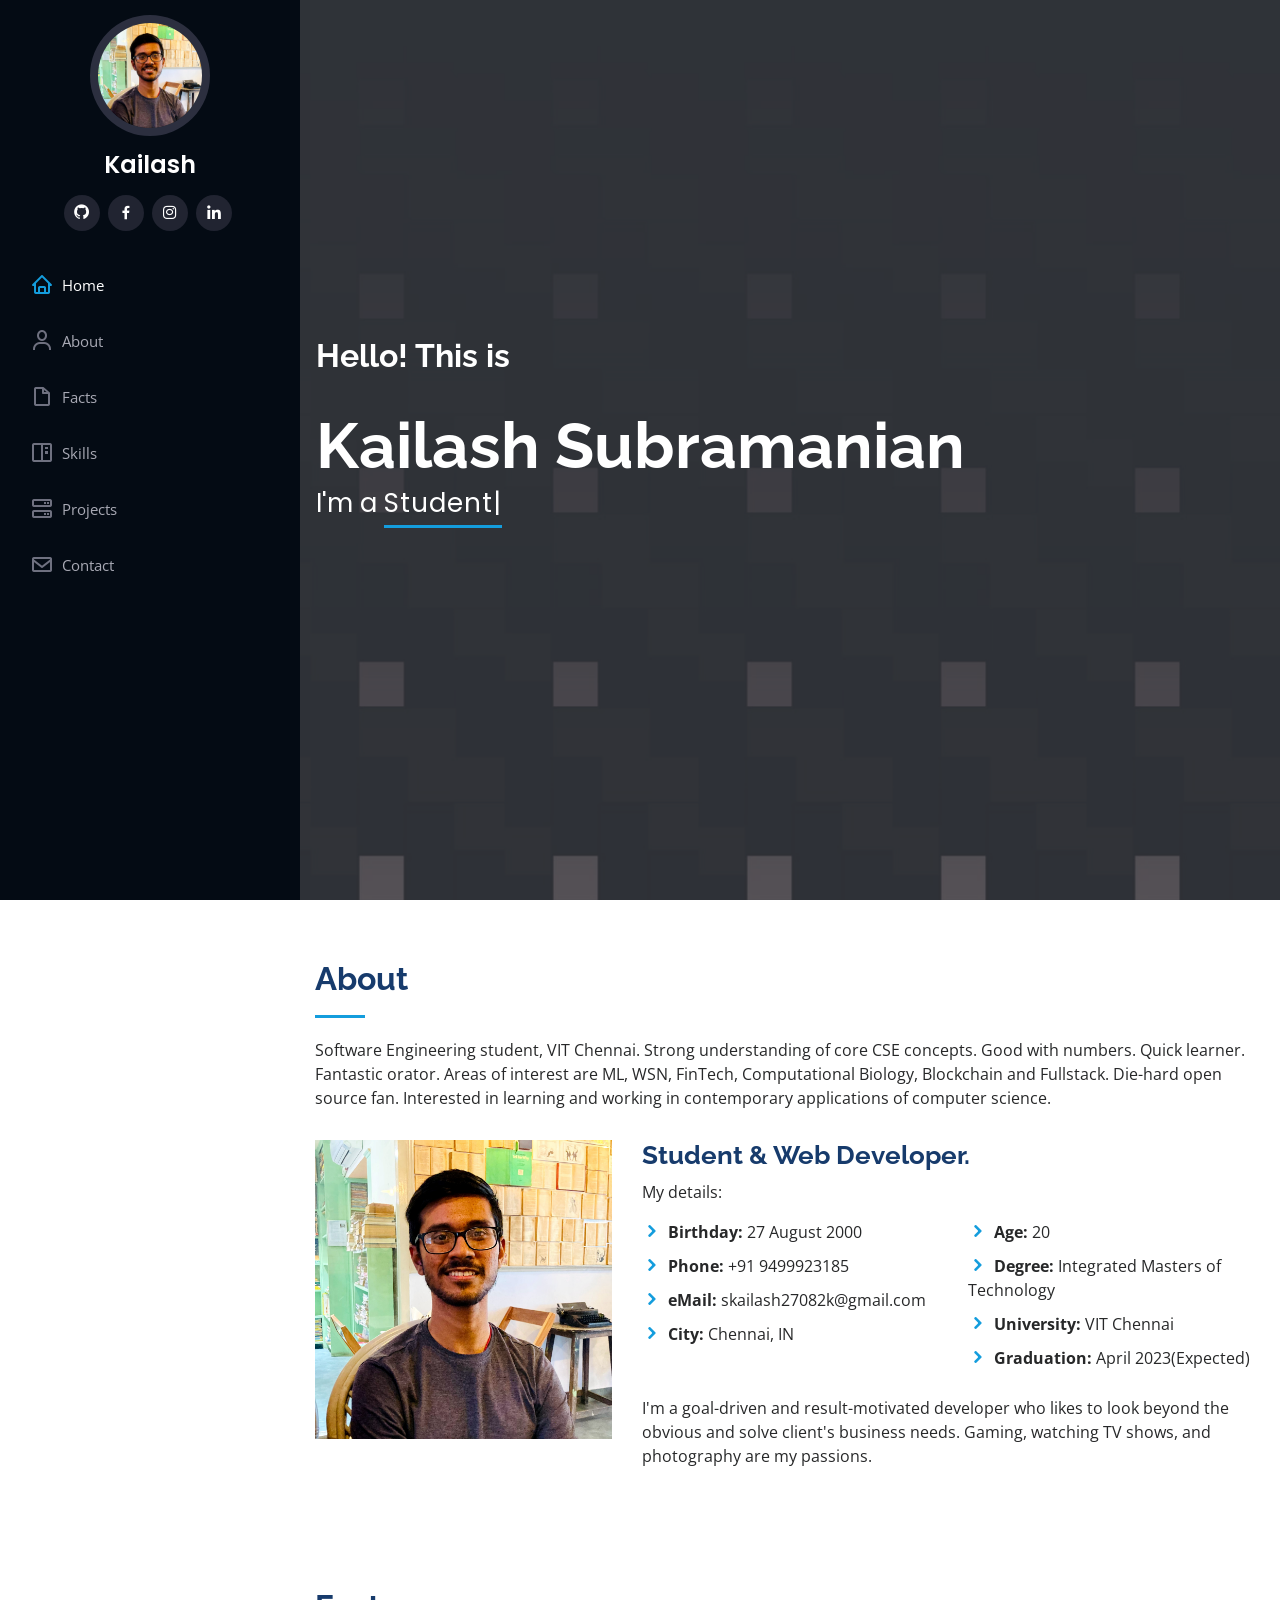
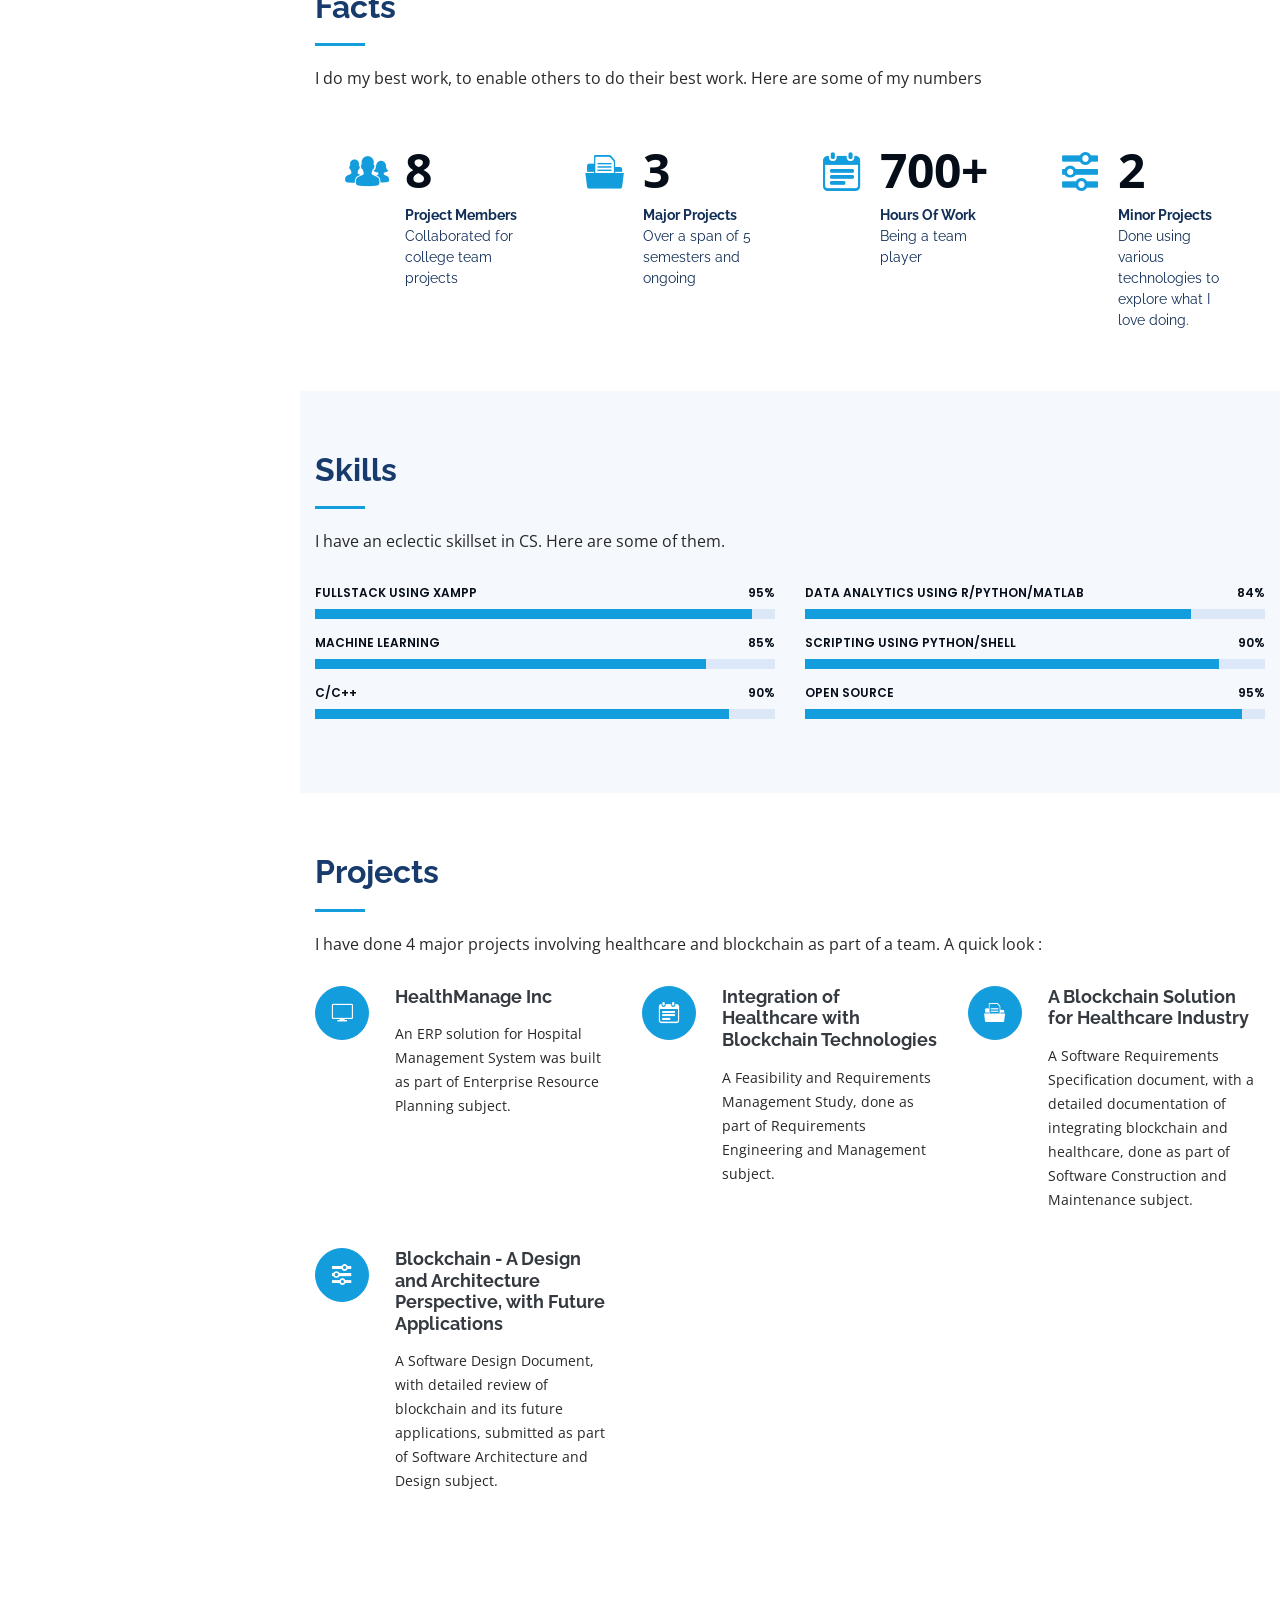
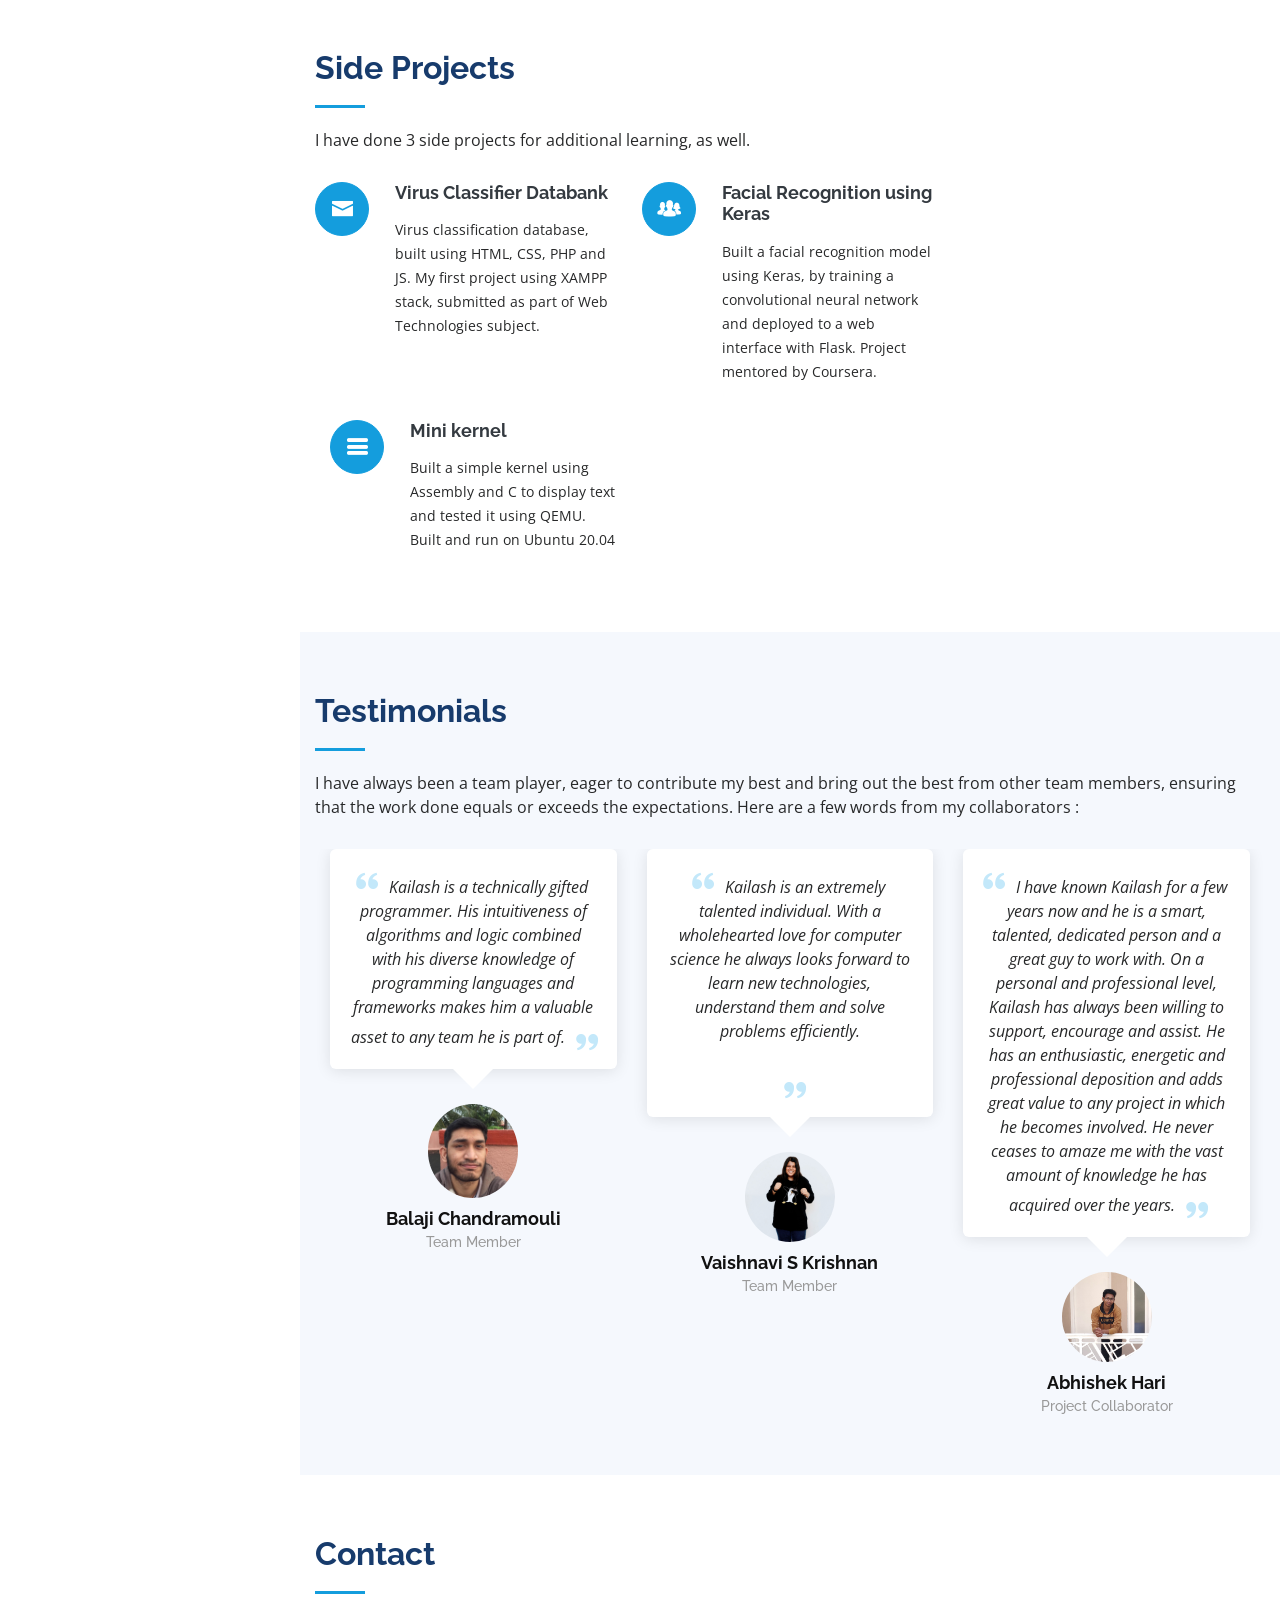
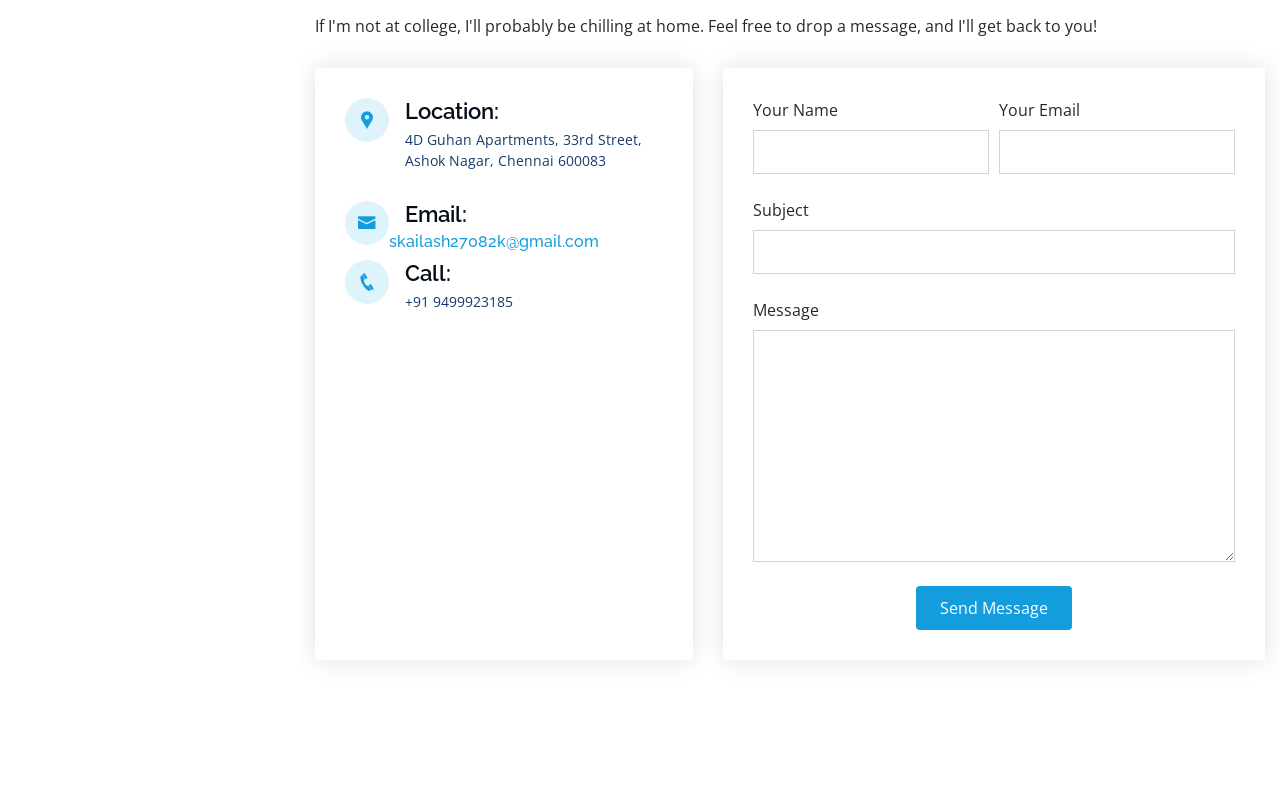
==== commit 128c81ff: "Update index.html" ====
--- a/portfolio/index.html
+++ b/portfolio/index.html
@@ -2,6 +2,15 @@
 <html lang="en">
 
 <head>
+  <!-- Global site tag (gtag.js) - Google Analytics -->
+  <script async src="https://www.googletagmanager.com/gtag/js?id=G-C1EQQVY79B"></script>
+  <script>
+    window.dataLayer = window.dataLayer || [];
+    function gtag(){dataLayer.push(arguments);}
+    gtag('js', new Date());
+
+    gtag('config', 'G-C1EQQVY79B');
+  </script>
   <meta charset="utf-8">
   <meta content="width=device-width, initial-scale=1.0" name="viewport">
 
@@ -447,4 +456,4 @@
 
 </body>
 
-</html>+</html>
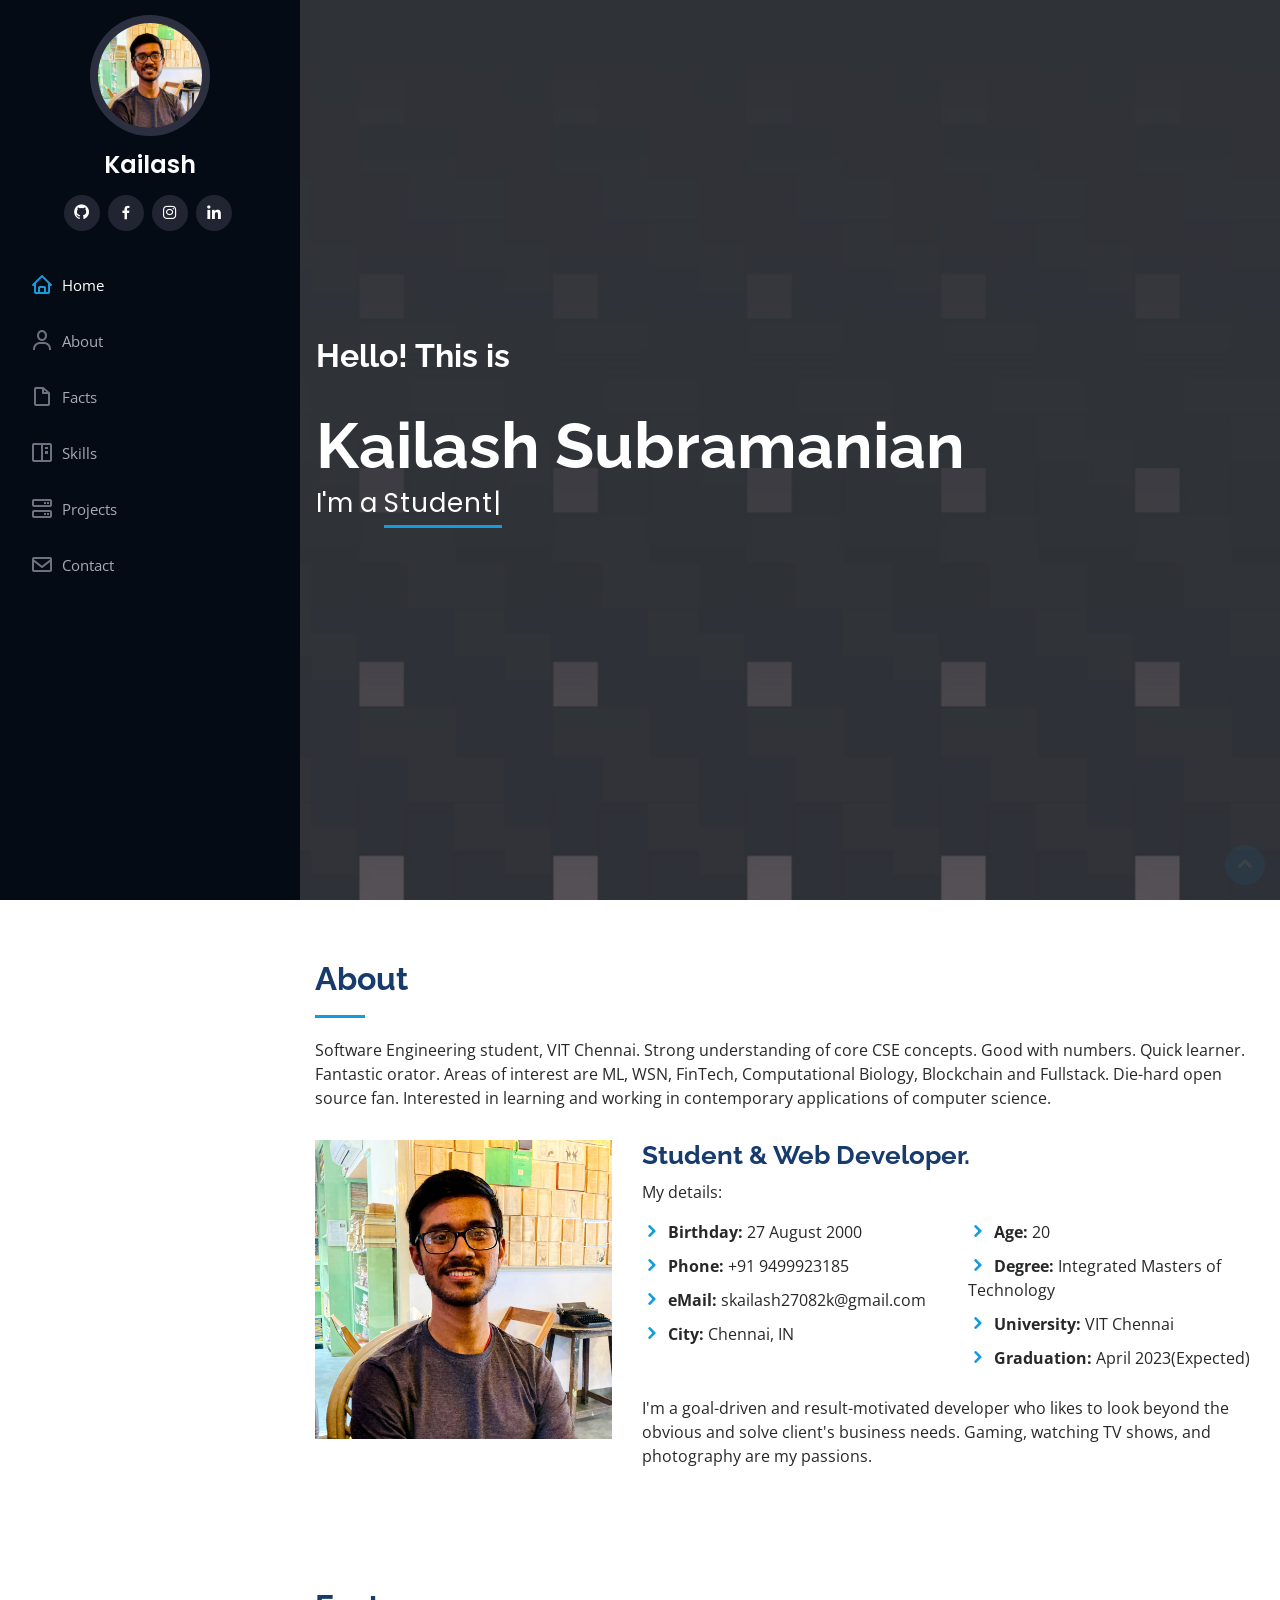
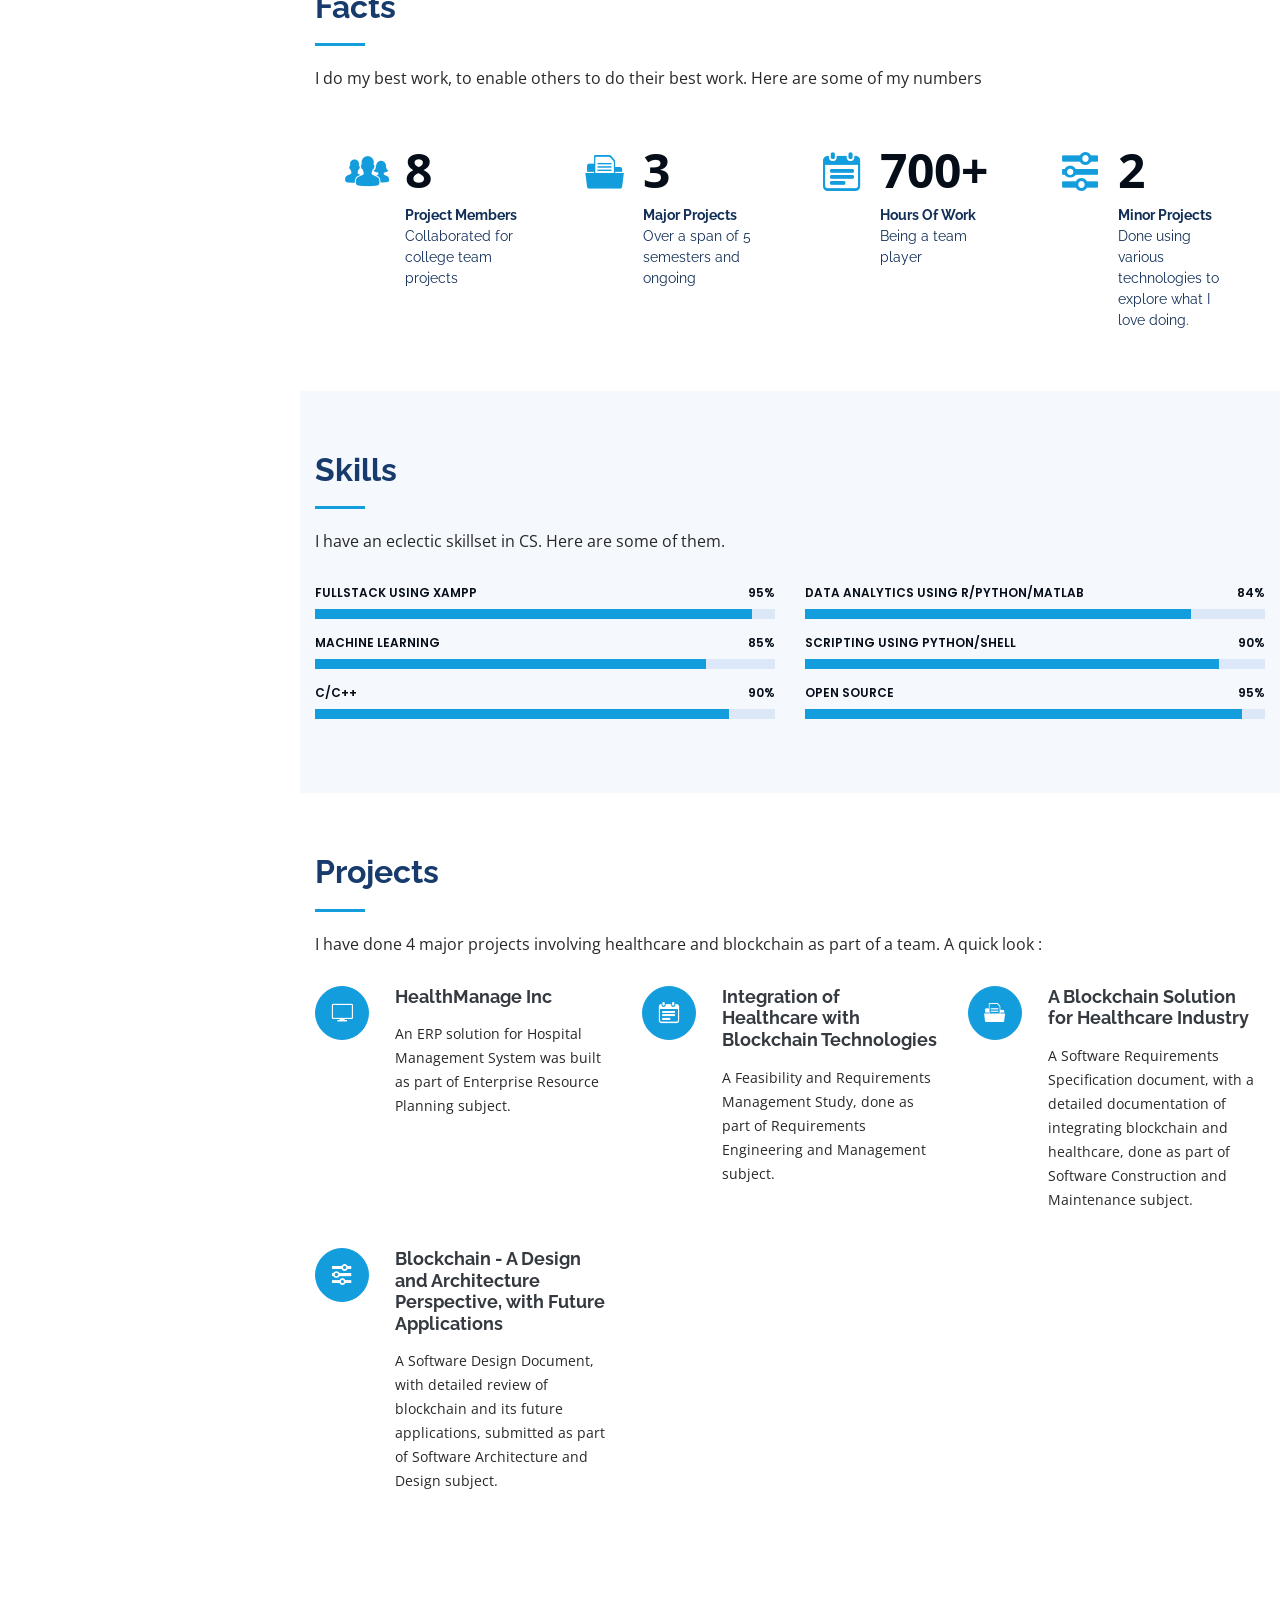
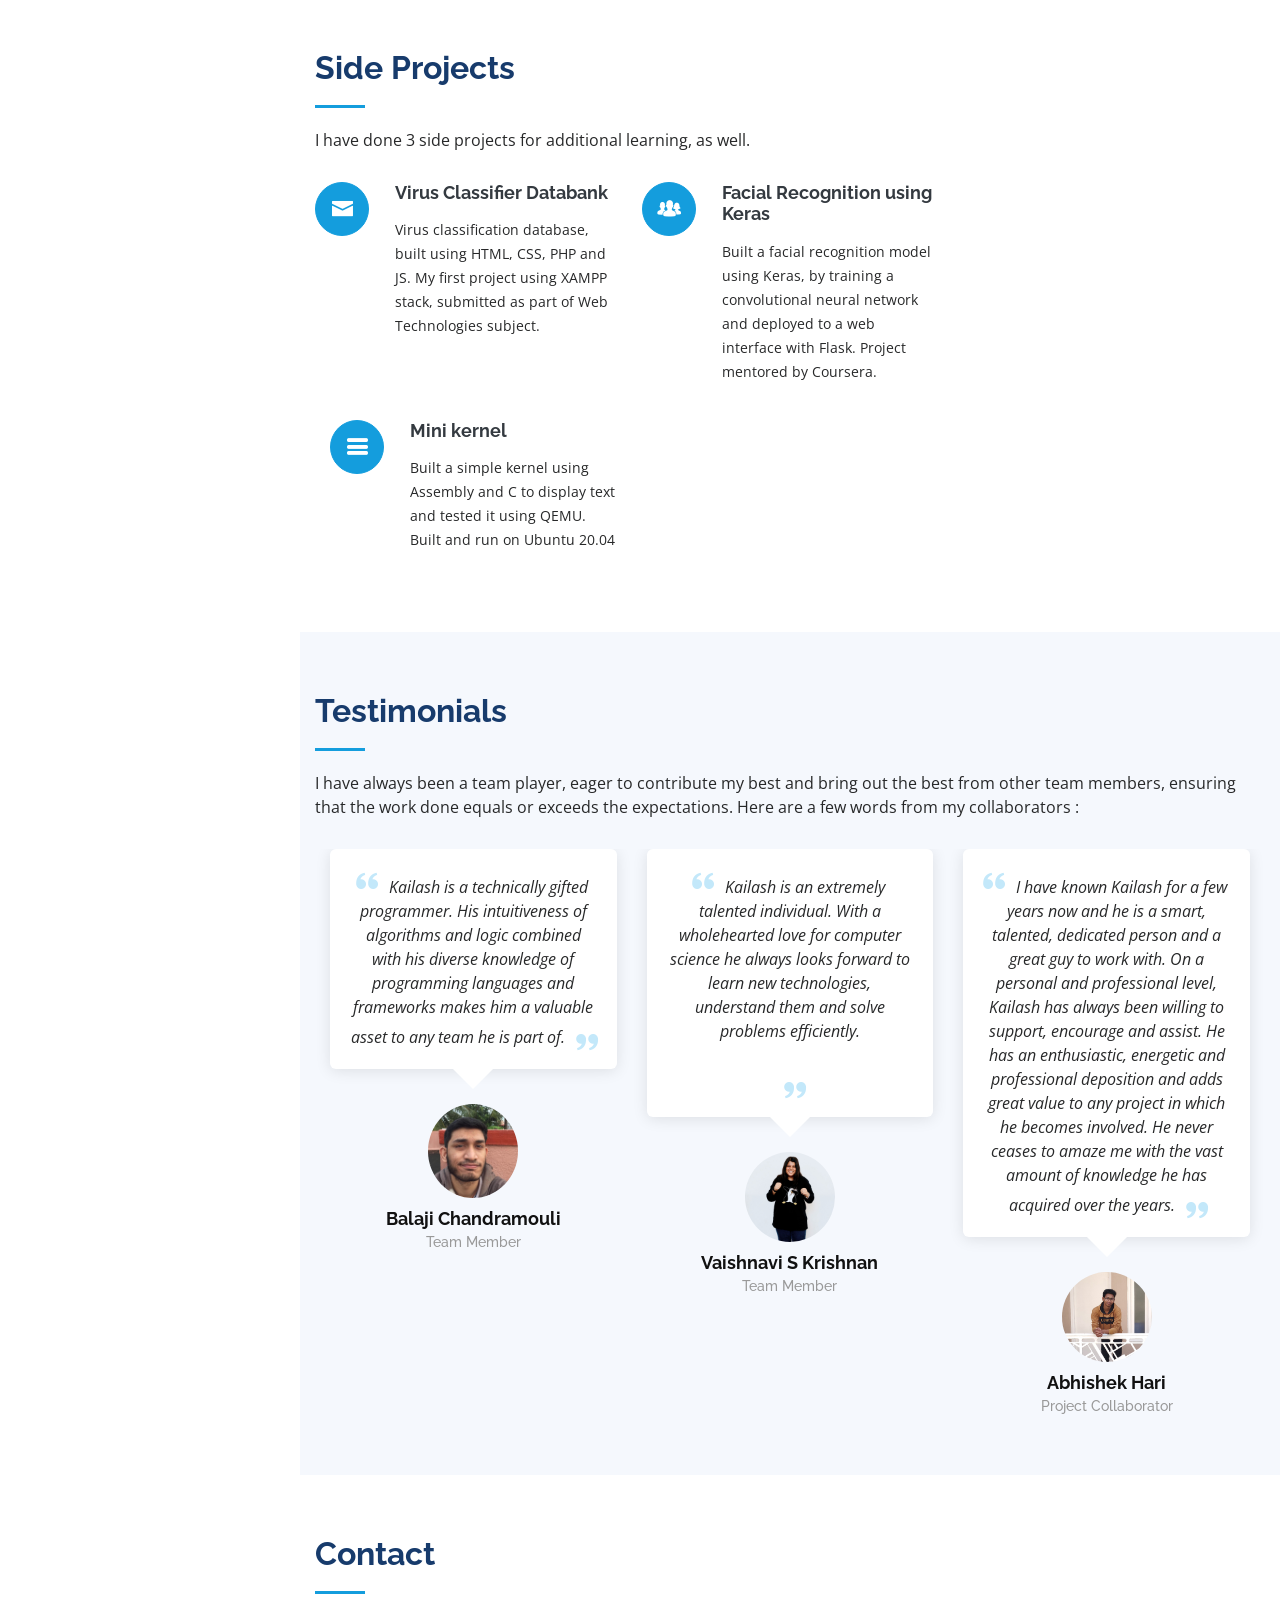
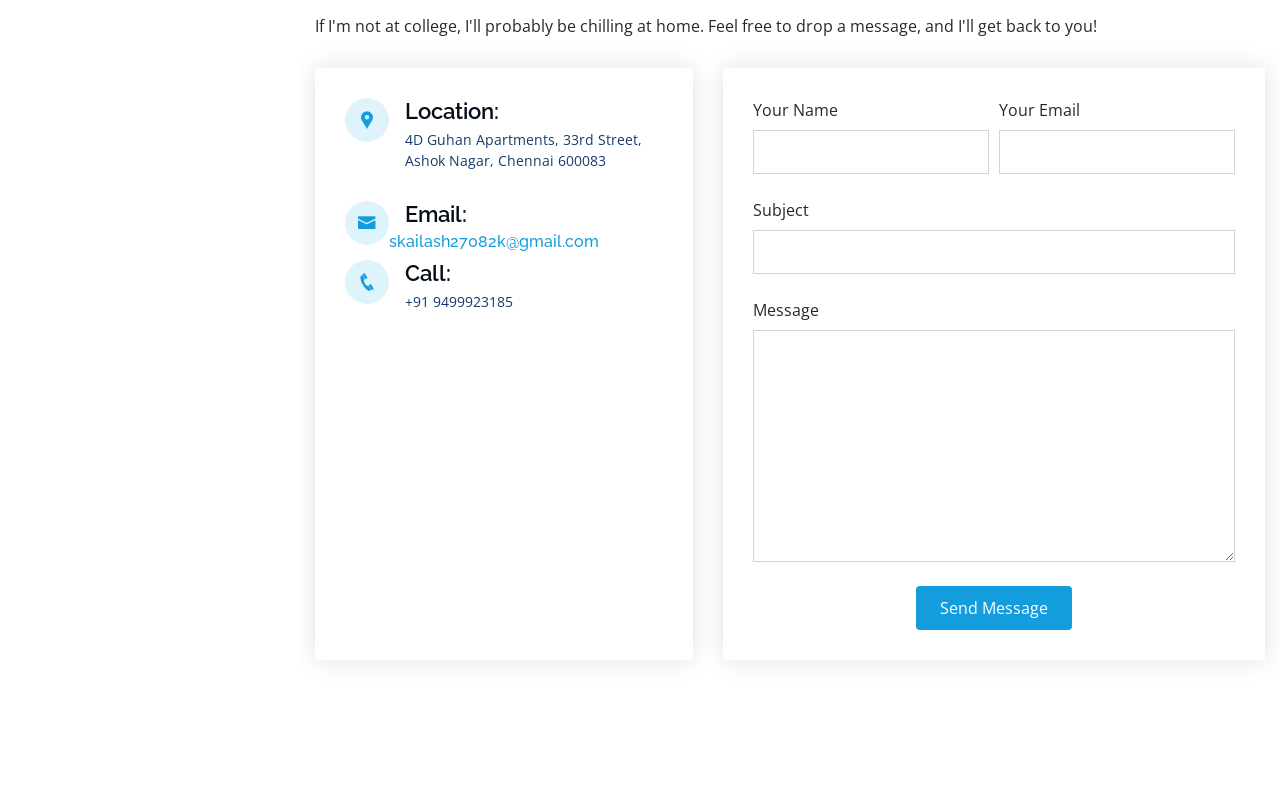
==== commit ae1c61a1: "Update index.html" ====
--- a/portfolio/index.html
+++ b/portfolio/index.html
@@ -66,10 +66,10 @@
 
       <nav class="nav-menu">
         <ul>
-          <li class="active"><a href="index.html"><i class="bx bx-home"></i> <span>Home</span></a></li>
+          <li class="active"><a href="#hero"><i class="bx bx-home"></i> <span>Home</span></a></li>
           <li><a href="#about"><i class="bx bx-user"></i> <span>About</span></a></li>
-          <li><a href="#resume"><i class="bx bx-file-blank"></i> <span>Facts</span></a></li>
-          <li><a href="#portfolio"><i class="bx bx-book-content"></i> Skills</a></li>
+          <li><a href="#facts"><i class="bx bx-file-blank"></i> <span>Facts</span></a></li>
+          <li><a href="#skills"><i class="bx bx-book-content"></i> Skills</a></li>
           <li><a href="#services"><i class="bx bx-server"></i> Projects</a></li>
           <li><a href="#contact"><i class="bx bx-envelope"></i> Contact</a></li>
 
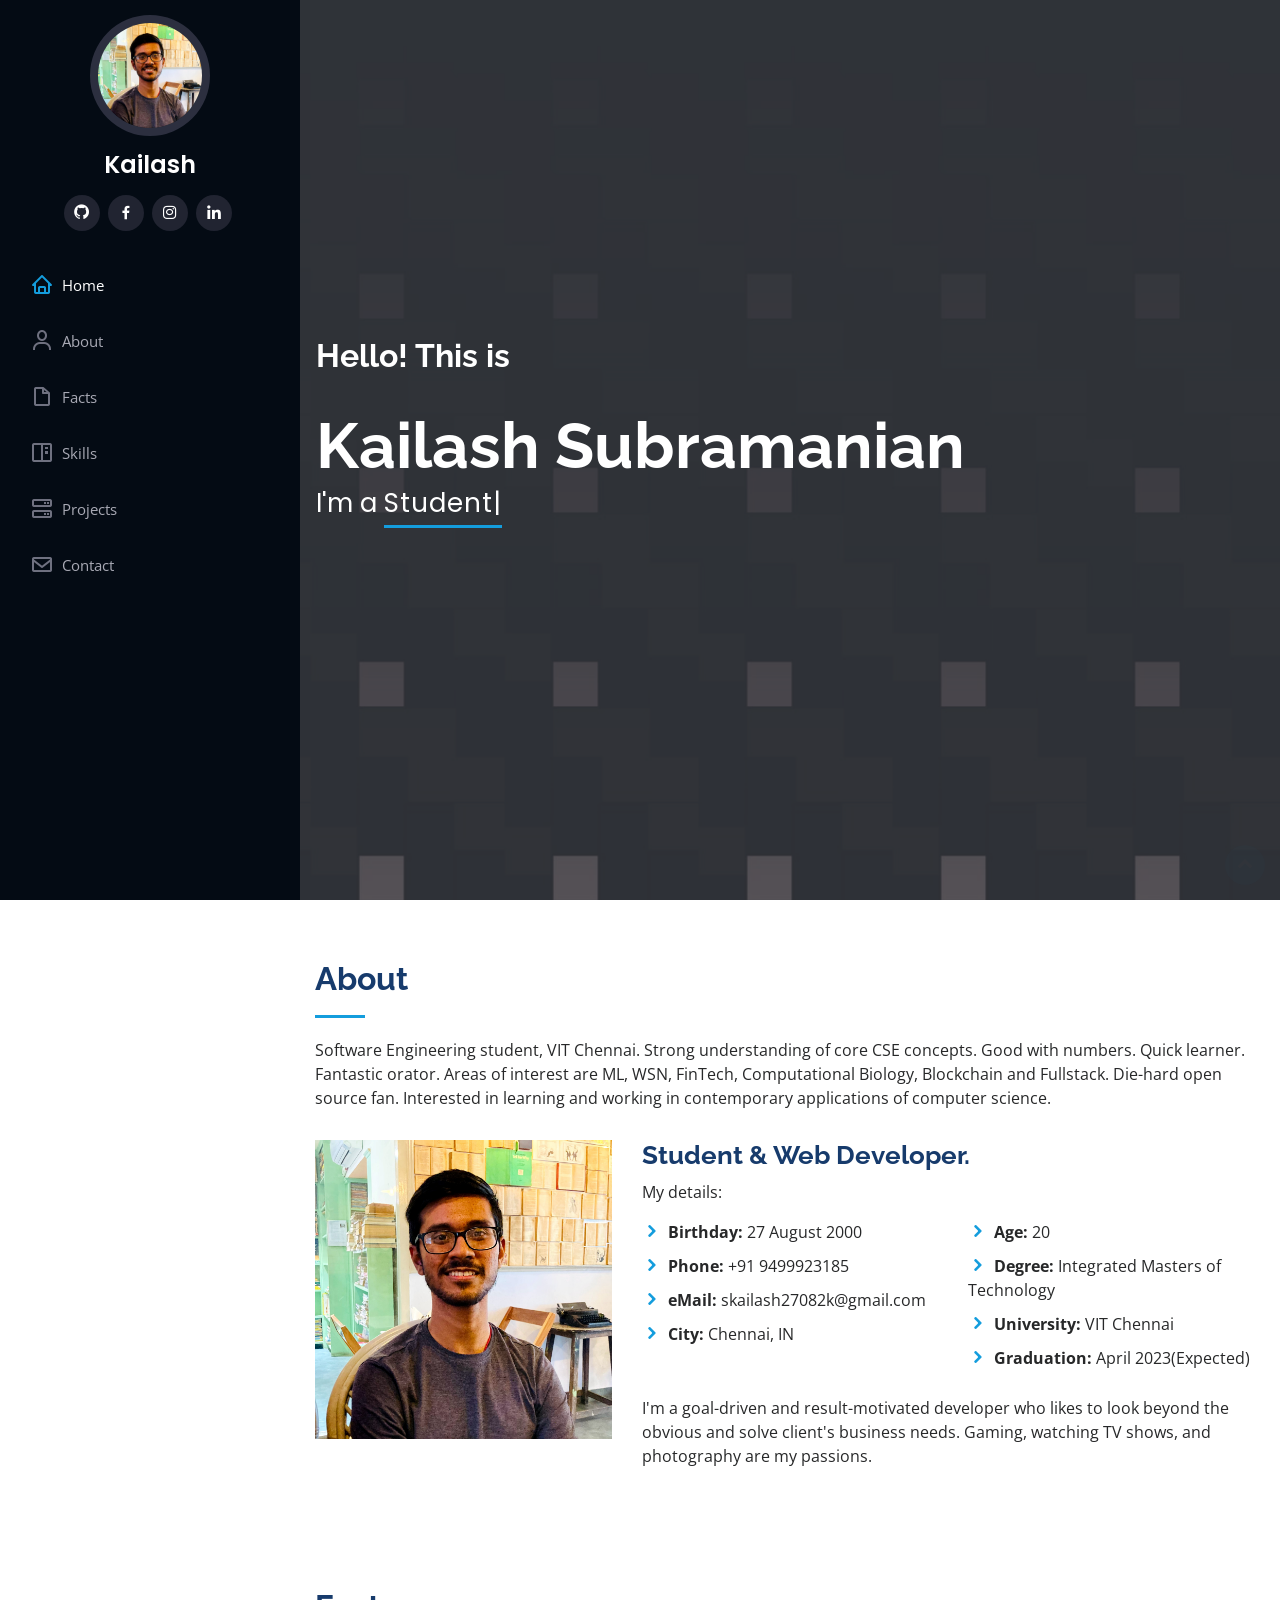
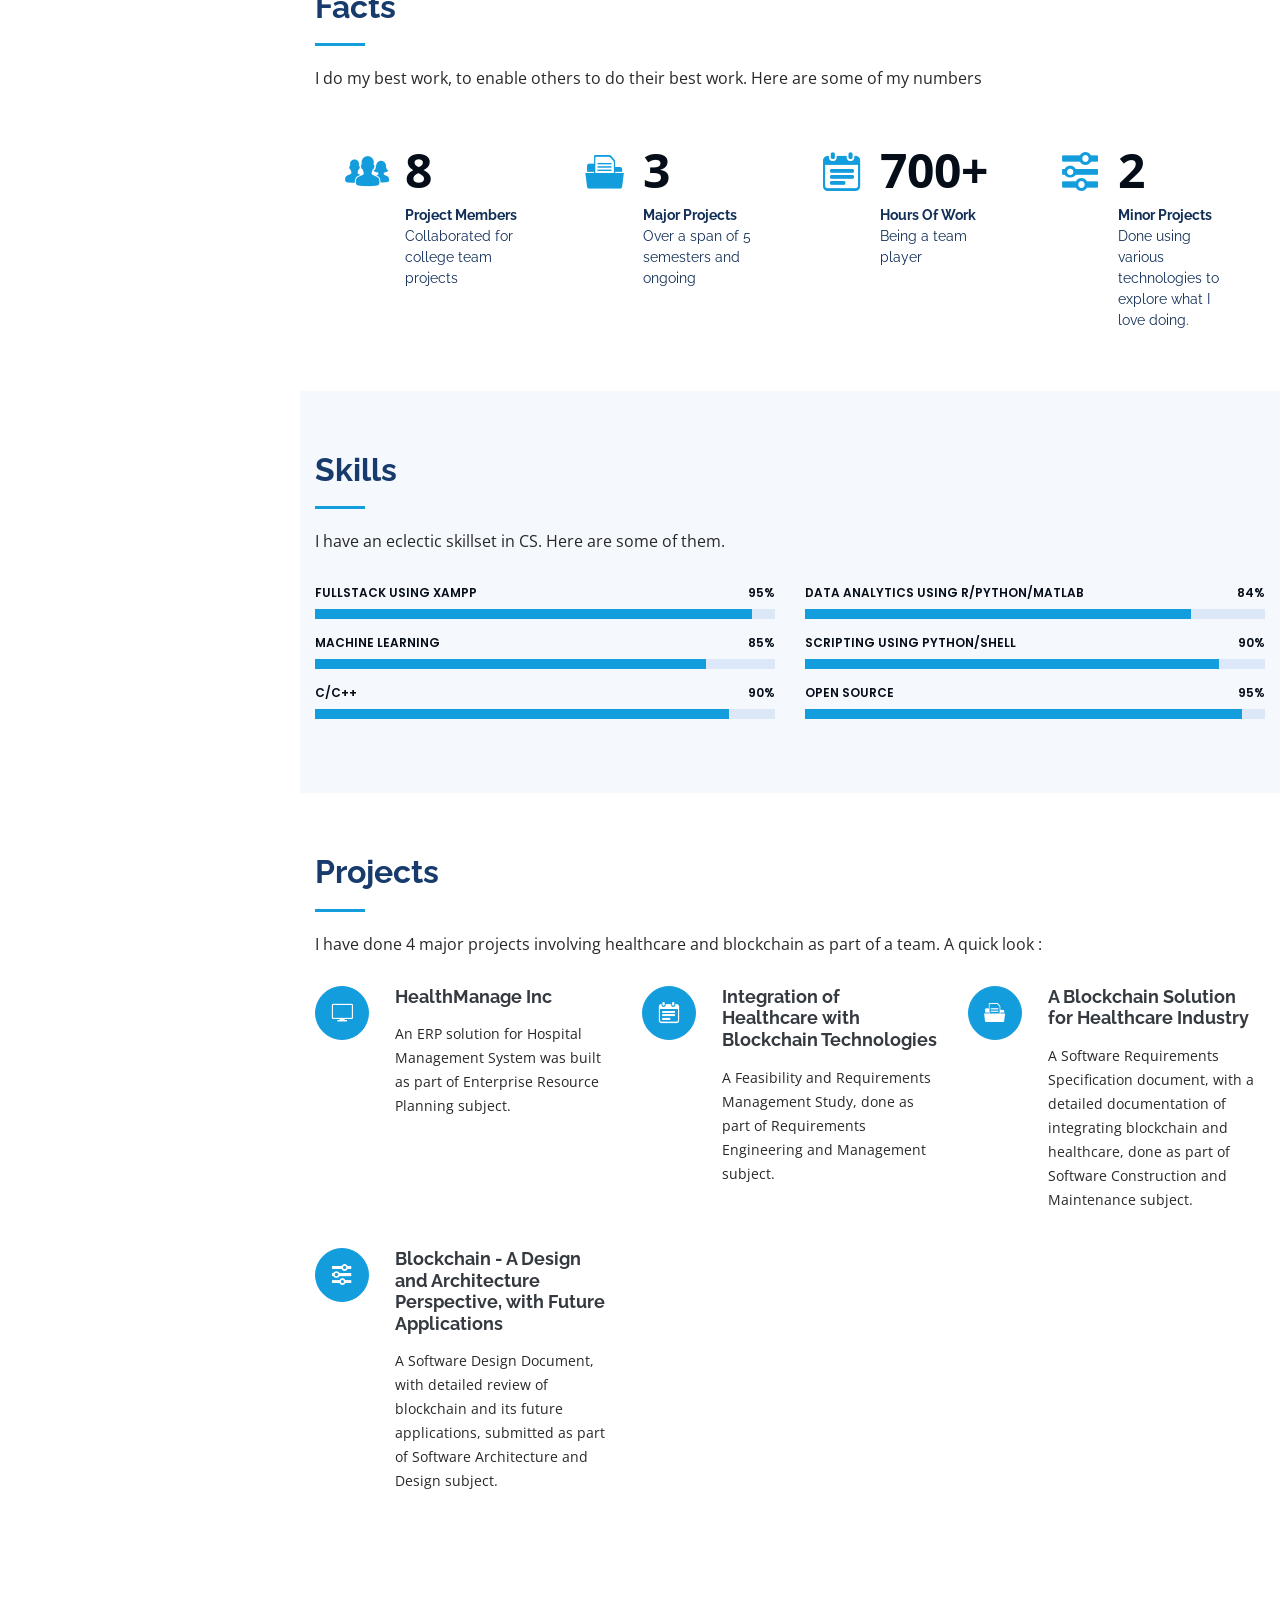
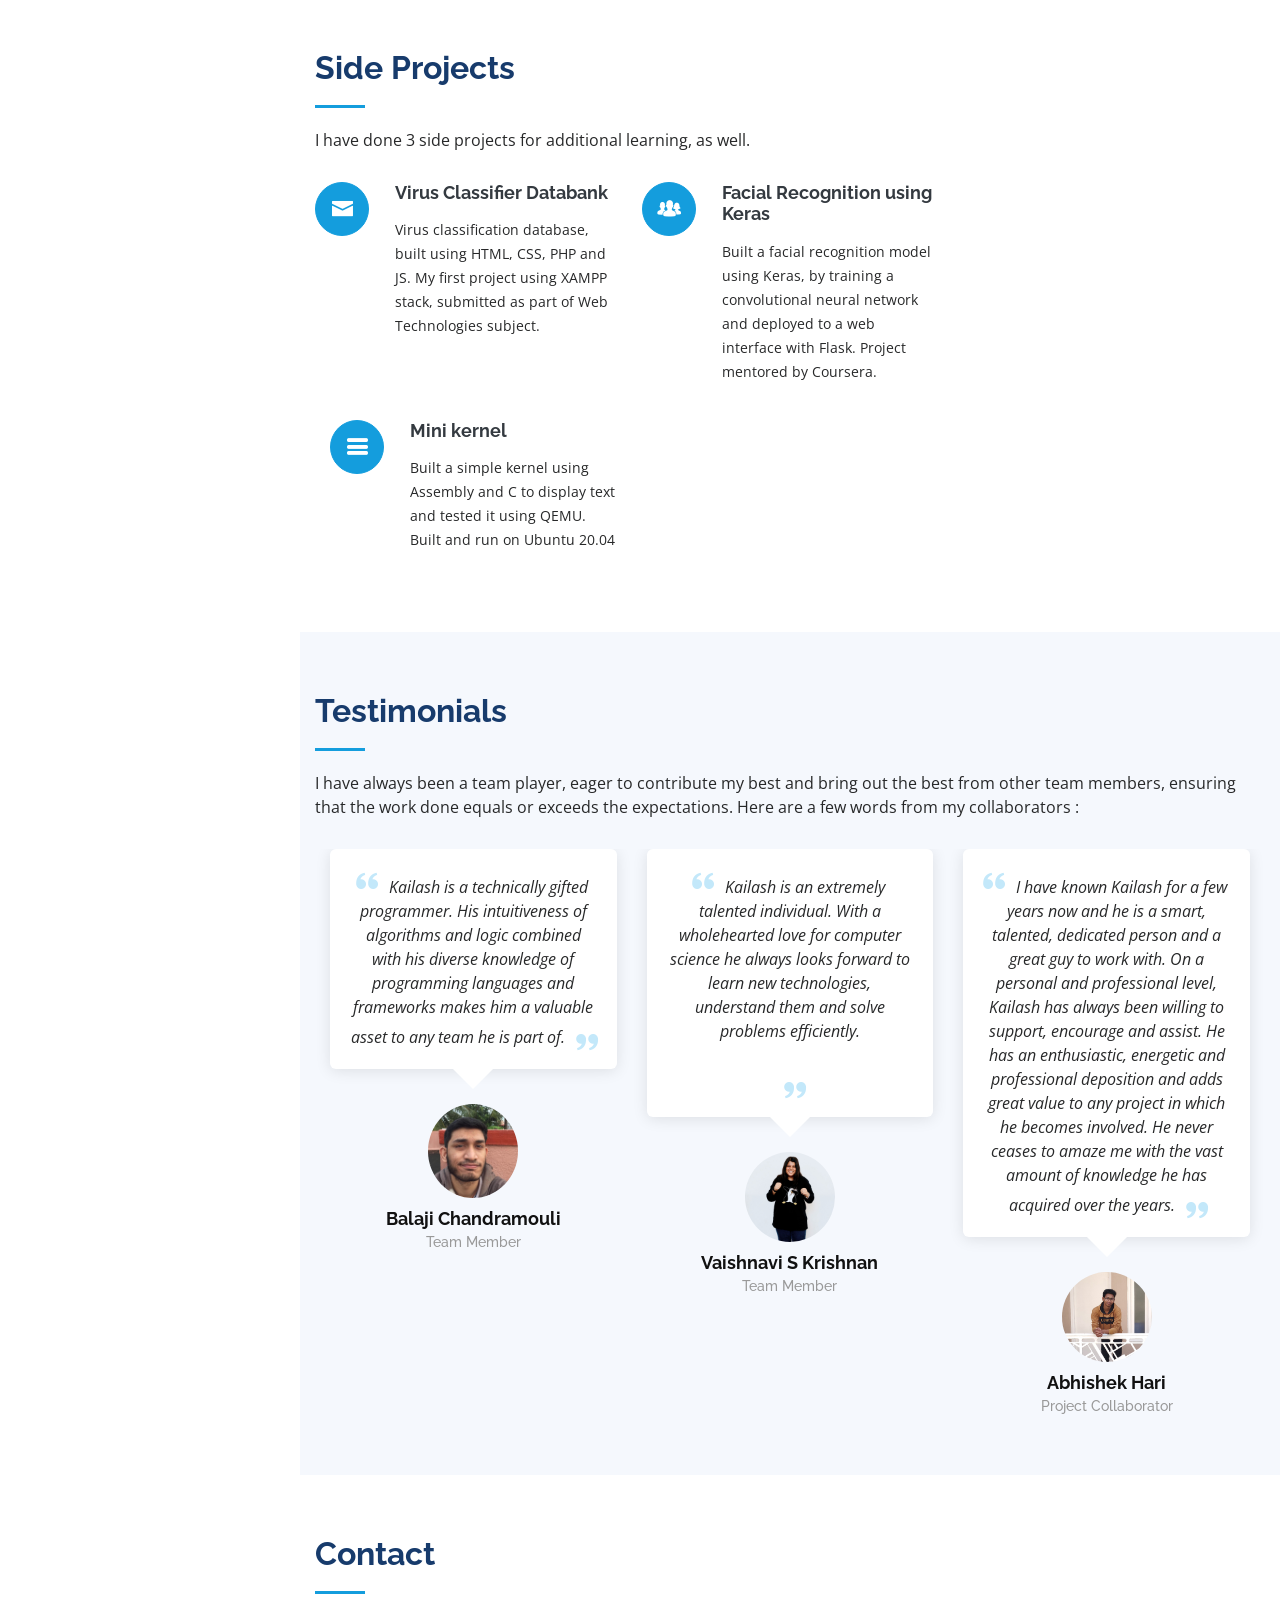
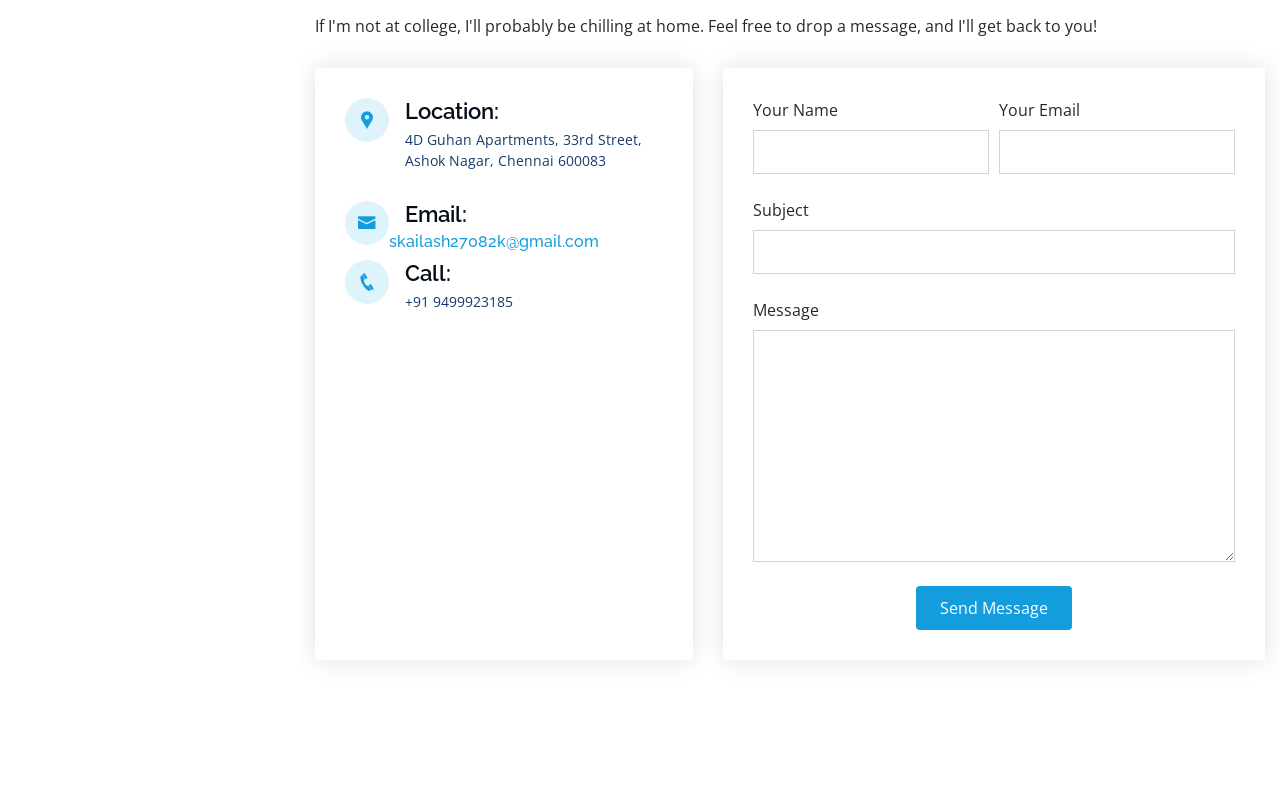
==== commit 499ba092: "Update index.html" ====
--- a/portfolio/index.html
+++ b/portfolio/index.html
@@ -57,10 +57,10 @@
         <img src="Assets/img/IMG_0453.jpg" alt="" class="img-fluid rounded-circle">
         <h1 class="text-light"><a href="index.html">Kailash</a></h1>
         <div class="social-links mt-3 text-center">
-          <a href="https://github.com/kai-subramanian" class="github"><i class="bx bxl-github"></i></a>
-          <a href="https://www.facebook.com/kailash.subramanian.756" class="facebook"><i class="bx bxl-facebook"></i></a>
-          <a href="https://www.instagram.com/_kai_subramanian_/" class="instagram"><i class="bx bxl-instagram"></i></a>
-          <a href="https://www.linkedin.com/in/kailash-subramanian-6495b81bb/" class="linkedin"><i class="bx bxl-linkedin"></i></a>
+          <a target="_blank" href="https://github.com/kai-subramanian" class="github"><i class="bx bxl-github"></i></a>
+          <a target="_blank" href="https://www.facebook.com/kailash.subramanian.756" class="facebook"><i class="bx bxl-facebook"></i></a>
+          <a target="_blank" href="https://www.instagram.com/_kai_subramanian_/" class="instagram"><i class="bx bxl-instagram"></i></a>
+          <a target="_blank" href="https://www.linkedin.com/in/kailash-subramanian-6495b81bb/" class="linkedin"><i class="bx bxl-linkedin"></i></a>
         </div>
       </div>
 
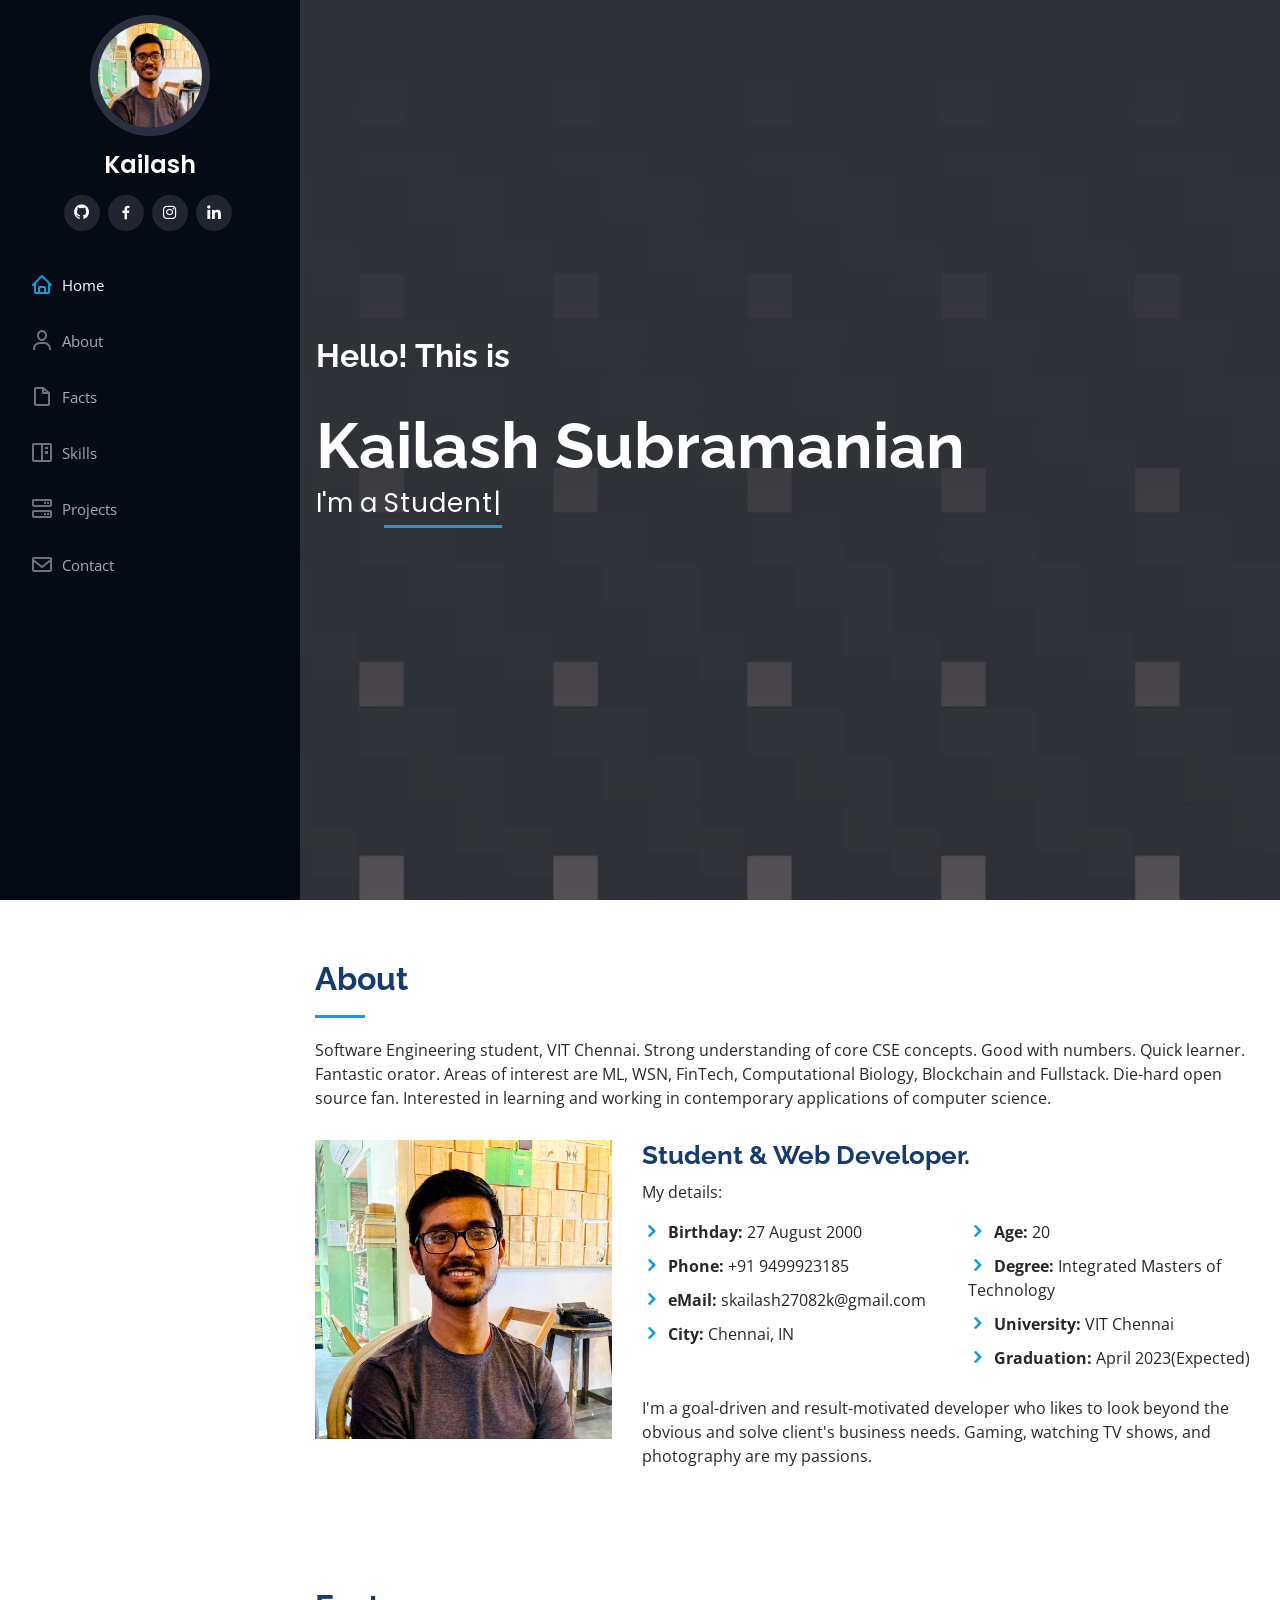
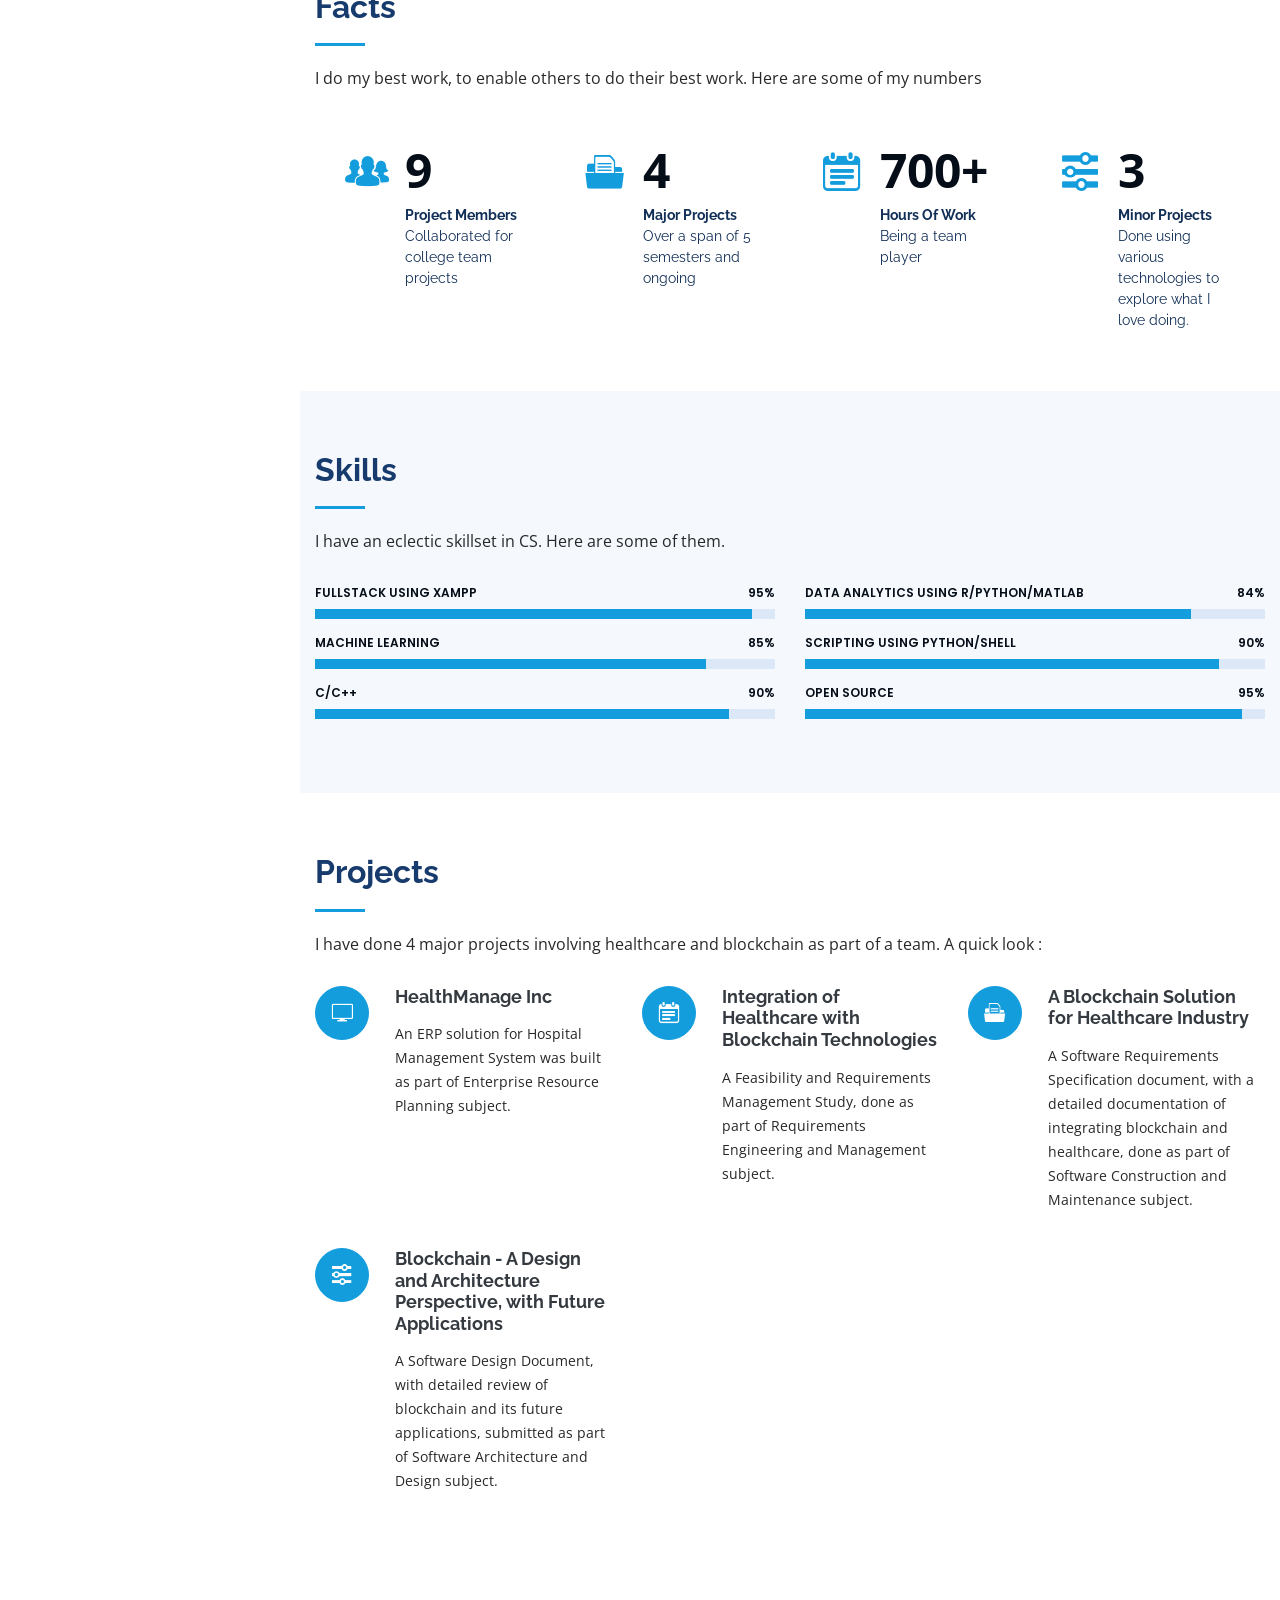
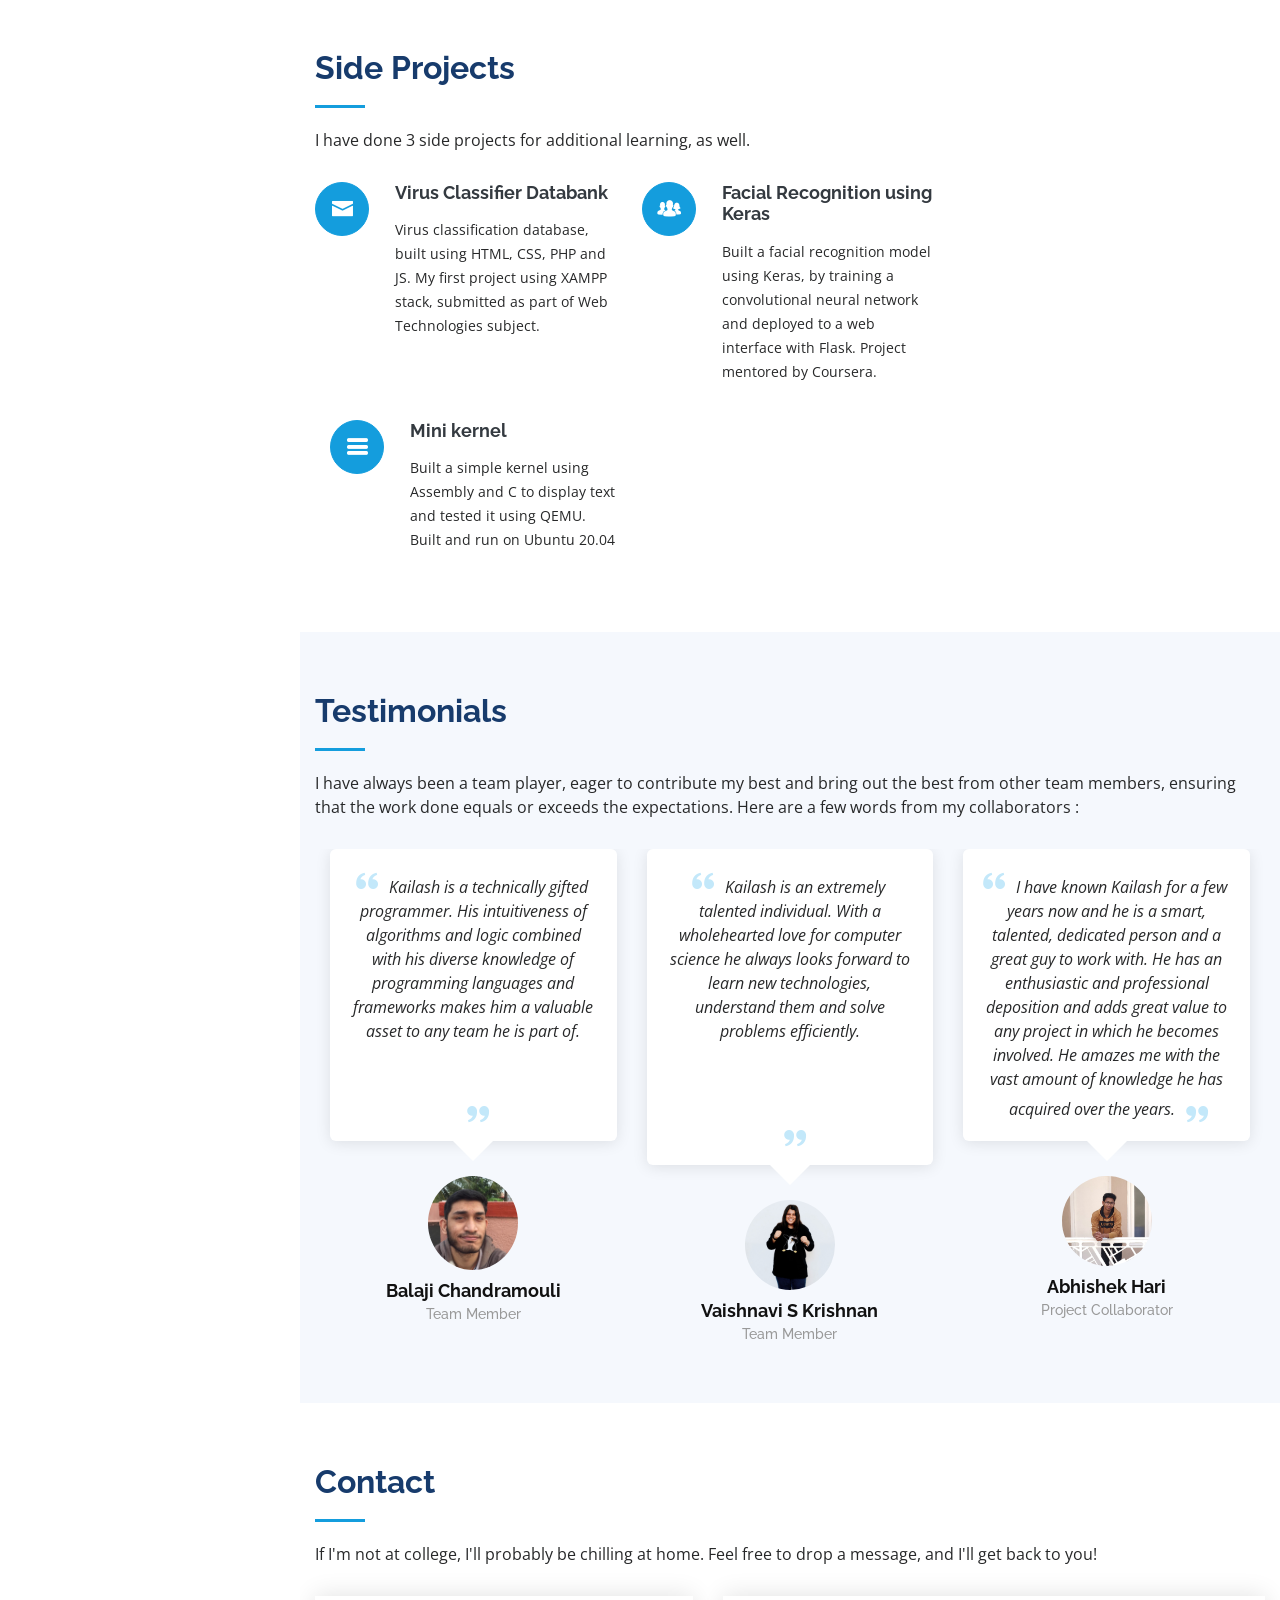
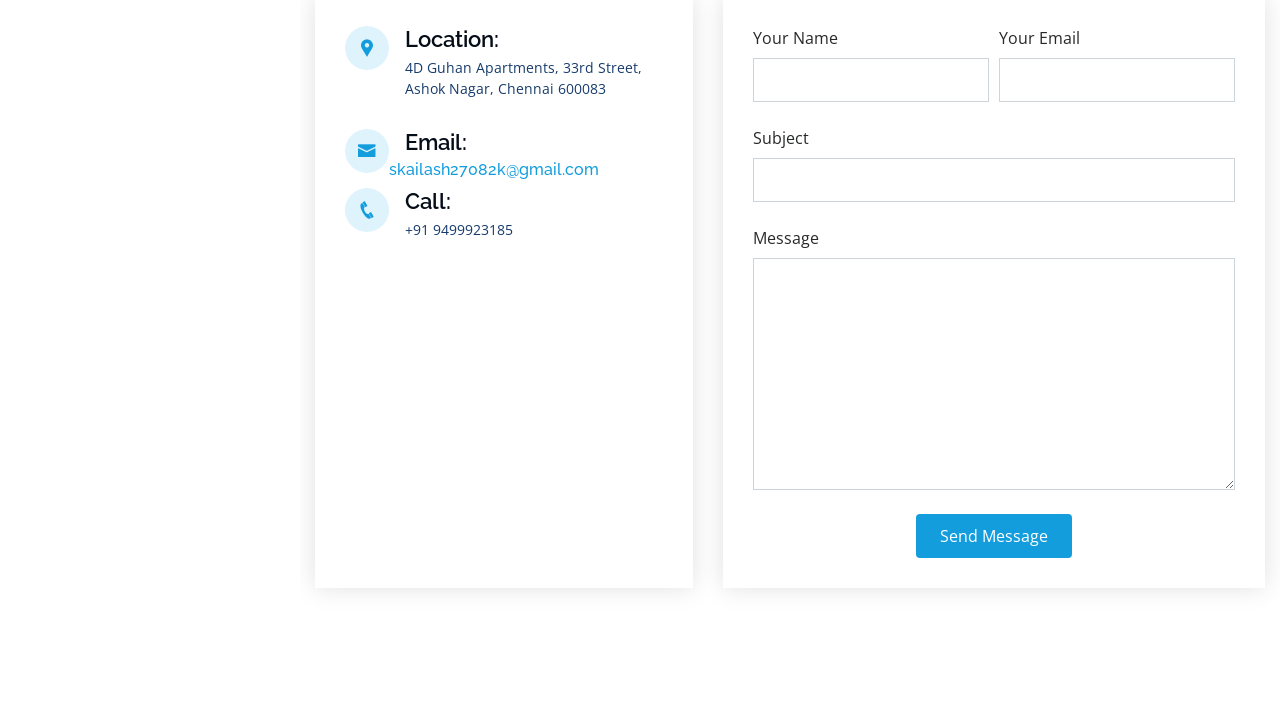
==== commit b389db82: "Create index.html" ====
--- a/portfolio/index.html
+++ b/portfolio/index.html
@@ -57,10 +57,10 @@
         <img src="Assets/img/IMG_0453.jpg" alt="" class="img-fluid rounded-circle">
         <h1 class="text-light"><a href="index.html">Kailash</a></h1>
         <div class="social-links mt-3 text-center">
-          <a target="_blank" href="https://github.com/kai-subramanian" class="github"><i class="bx bxl-github"></i></a>
-          <a target="_blank" href="https://www.facebook.com/kailash.subramanian.756" class="facebook"><i class="bx bxl-facebook"></i></a>
-          <a target="_blank" href="https://www.instagram.com/_kai_subramanian_/" class="instagram"><i class="bx bxl-instagram"></i></a>
-          <a target="_blank" href="https://www.linkedin.com/in/kailash-subramanian-6495b81bb/" class="linkedin"><i class="bx bxl-linkedin"></i></a>
+          <a href="https://github.com/kai-subramanian" class="github"><i class="bx bxl-github"></i></a>
+          <a href="https://www.facebook.com/kailash.subramanian.756" class="facebook"><i class="bx bxl-facebook"></i></a>
+          <a href="https://www.instagram.com/_kai_subramanian_/" class="instagram"><i class="bx bxl-instagram"></i></a>
+          <a href="https://www.linkedin.com/in/kailash-subramanian-6495b81bb/" class="linkedin"><i class="bx bxl-linkedin"></i></a>
         </div>
       </div>
 
@@ -327,7 +327,7 @@
           <div class="testimonial-item" data-aos="fade-up">
             <p>
               <i class="bx bxs-quote-alt-left quote-icon-left"></i>
-              Kailash is a technically gifted programmer. His intuitiveness of algorithms and logic combined with his diverse knowledge of programming languages and frameworks makes him a valuable asset to any team he is part of. 
+              Kailash is a technically gifted programmer. His intuitiveness of algorithms and logic combined with his diverse knowledge of programming languages and frameworks makes him a valuable asset to any team he is part of. <br><br><br>
               <i class="bx bxs-quote-alt-right quote-icon-right"></i>
             </p>
             <img src="Assets/img/testimonials/pi.jpeg" class="testimonial-img" alt="">
@@ -338,7 +338,7 @@
           <div class="testimonial-item" data-aos="fade-up" data-aos-delay="100">
             <p>
               <i class="bx bxs-quote-alt-left quote-icon-left"></i>
-              Kailash is an extremely talented individual. With a wholehearted love for computer science he always looks forward to learn new technologies, understand them and solve problems efficiently. <br><br>
+              Kailash is an extremely talented individual. With a wholehearted love for computer science he always looks forward to learn new technologies, understand them and solve problems efficiently. <br><br><br><br>
               <i class="bx bxs-quote-alt-right quote-icon-right"></i>
             </p>
             <img src="Assets/img/testimonials/vi.jpeg" class="testimonial-img" alt="">
@@ -349,7 +349,7 @@
           <div class="testimonial-item" data-aos="fade-up" data-aos-delay="200">
             <p>
               <i class="bx bxs-quote-alt-left quote-icon-left"></i>
-              I have known Kailash for a few years now and he is a smart, talented, dedicated person and a great guy to work with. On a personal and professional level, Kailash has always been willing to support, encourage and assist. He has an enthusiastic, energetic and professional deposition and adds great value to any project in which he becomes involved. He never ceases to amaze me with the vast amount of knowledge he has acquired over the years.
+              I have known Kailash for a few years now and he is a smart, talented, dedicated person and a great guy to work with. He has an enthusiastic and professional deposition and adds great value to any project in which he becomes involved. He amazes me with the vast amount of knowledge he has acquired over the years.
               <i class="bx bxs-quote-alt-right quote-icon-right"></i>
             </p>
             <img src="Assets/img/testimonials/asi.jpg" class="testimonial-img" alt="">
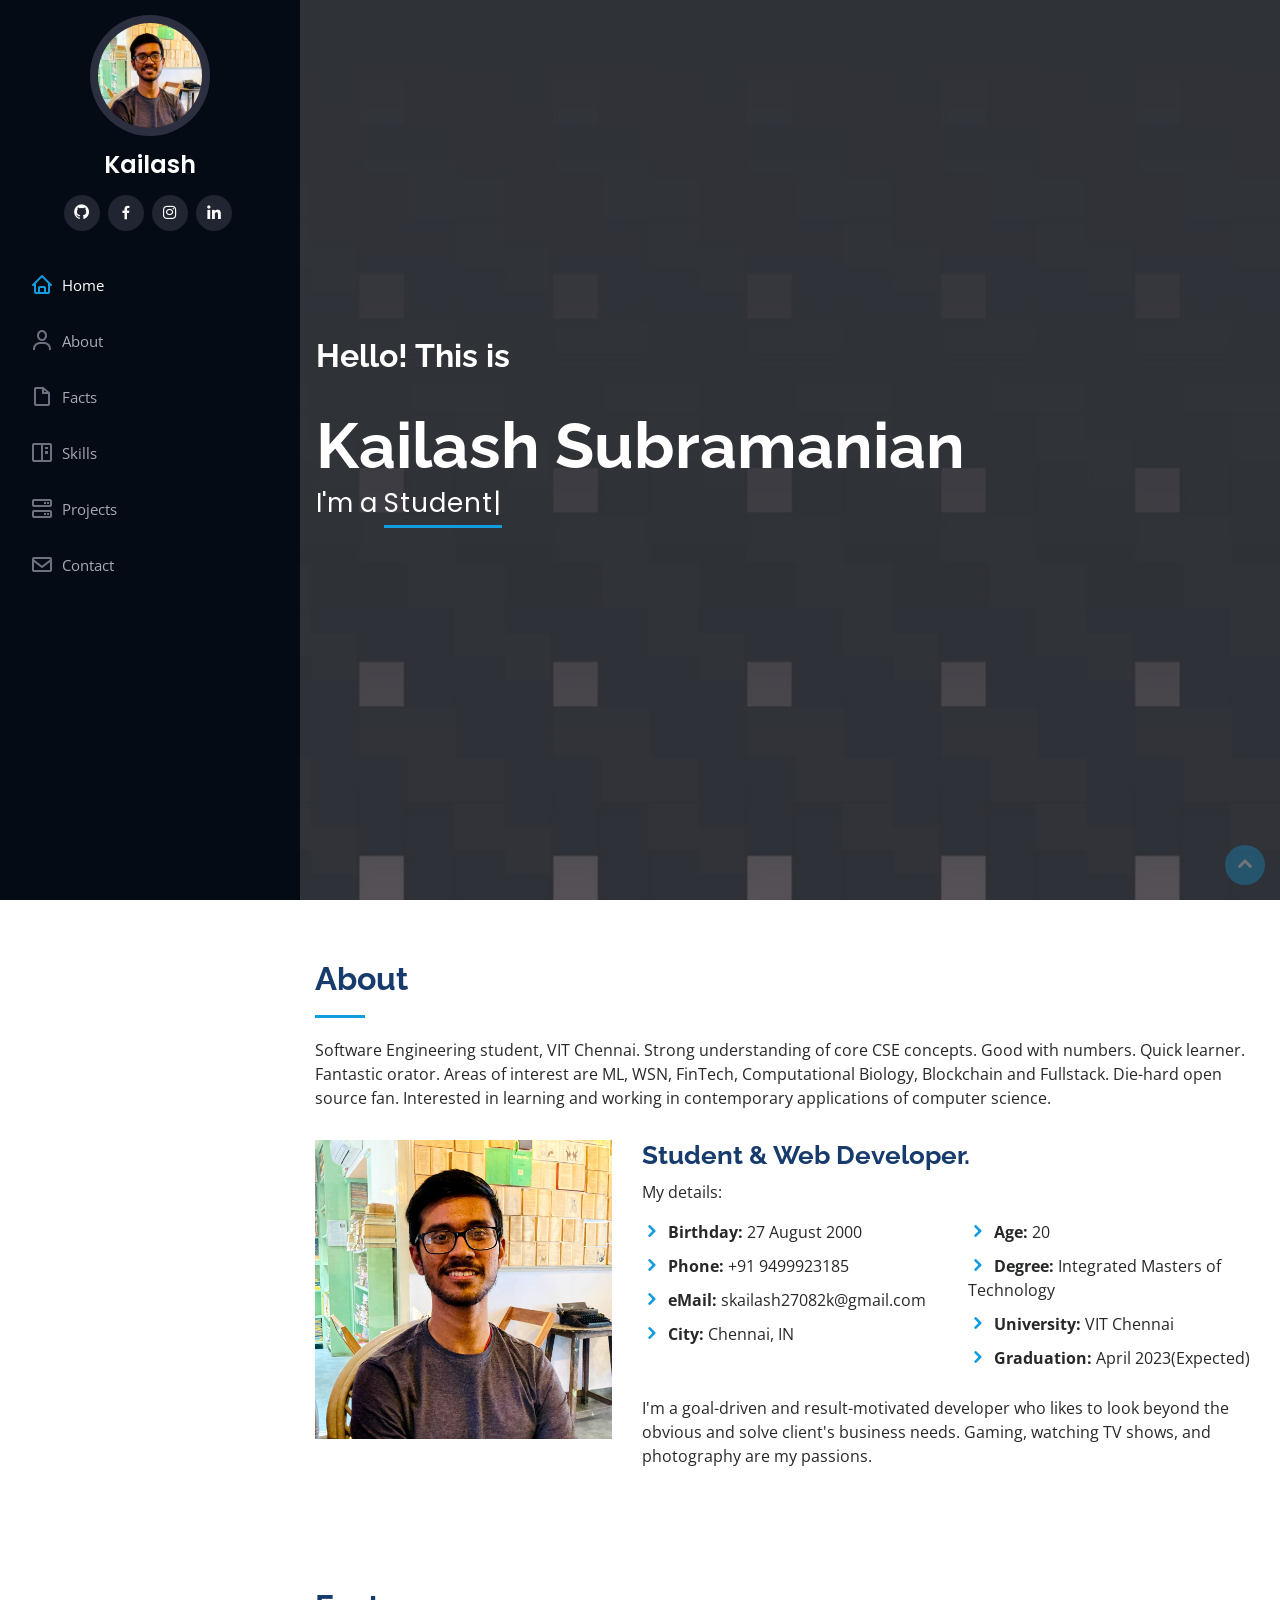
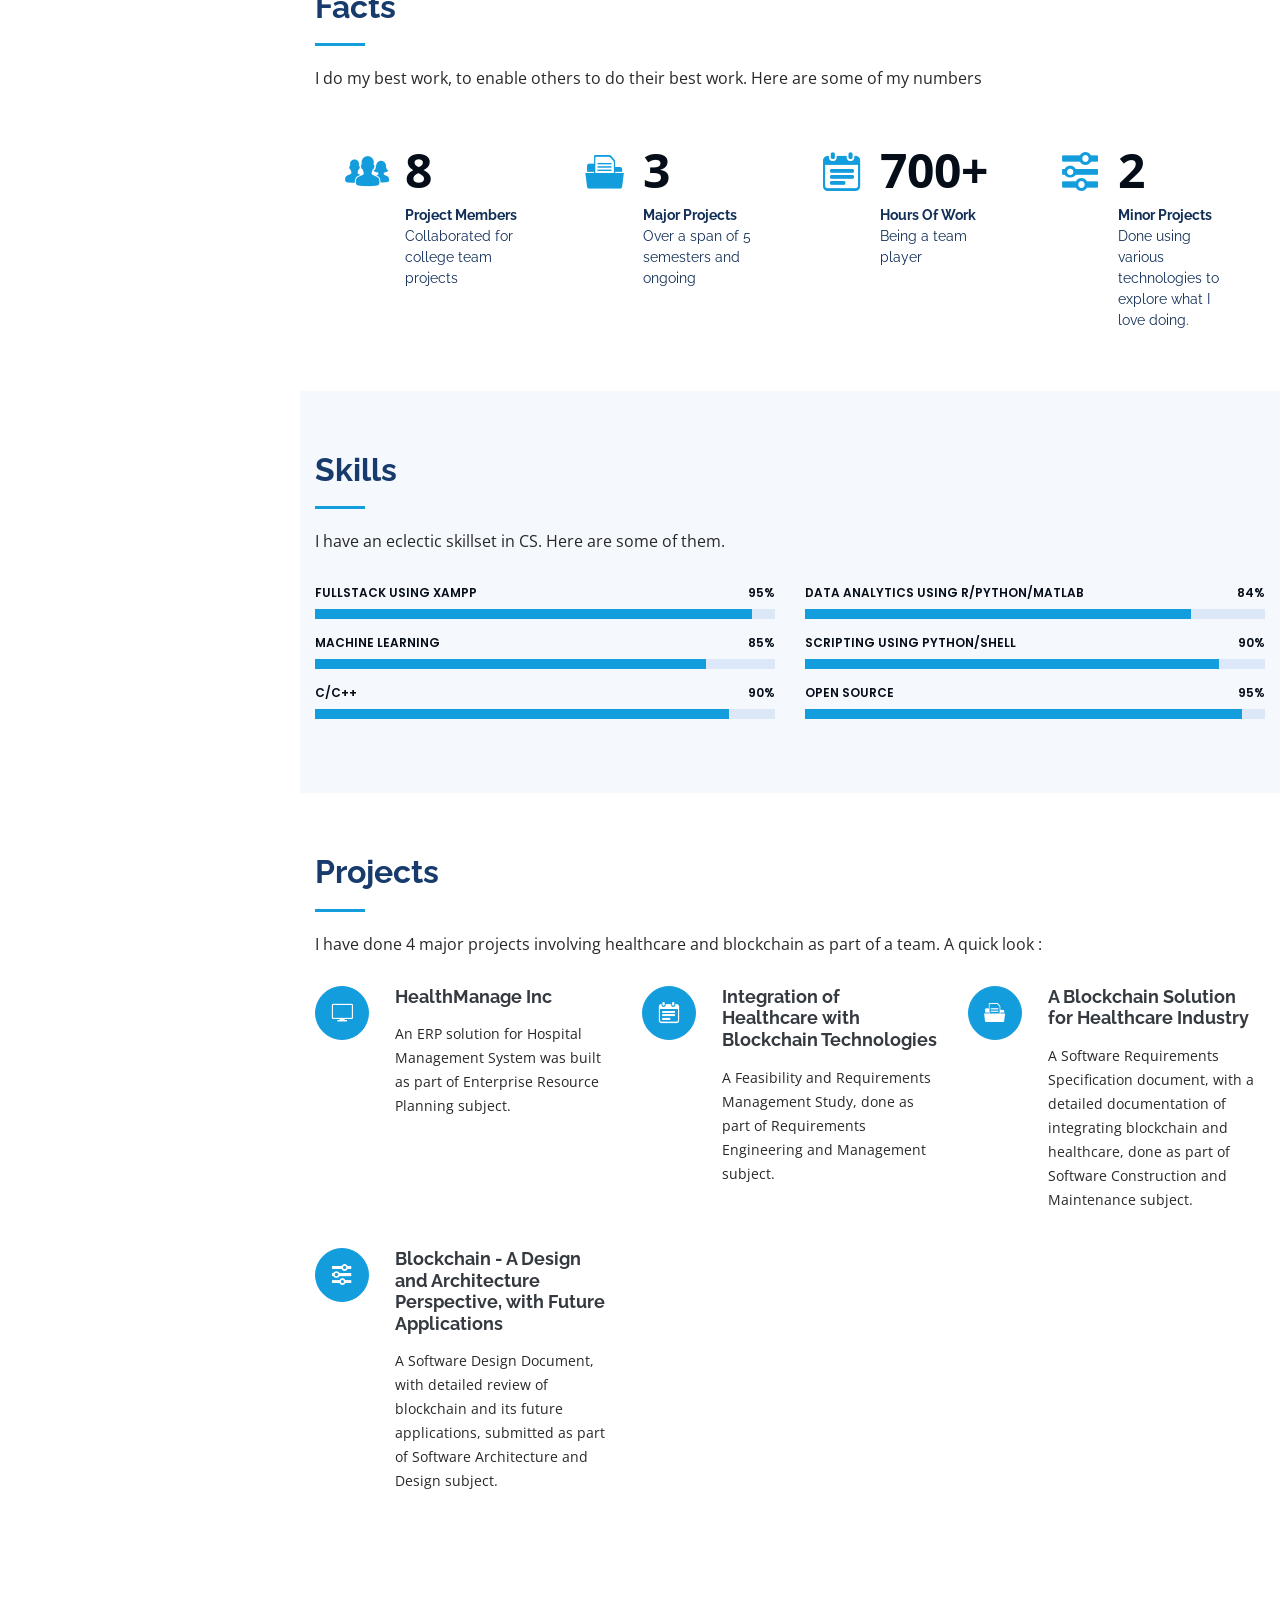
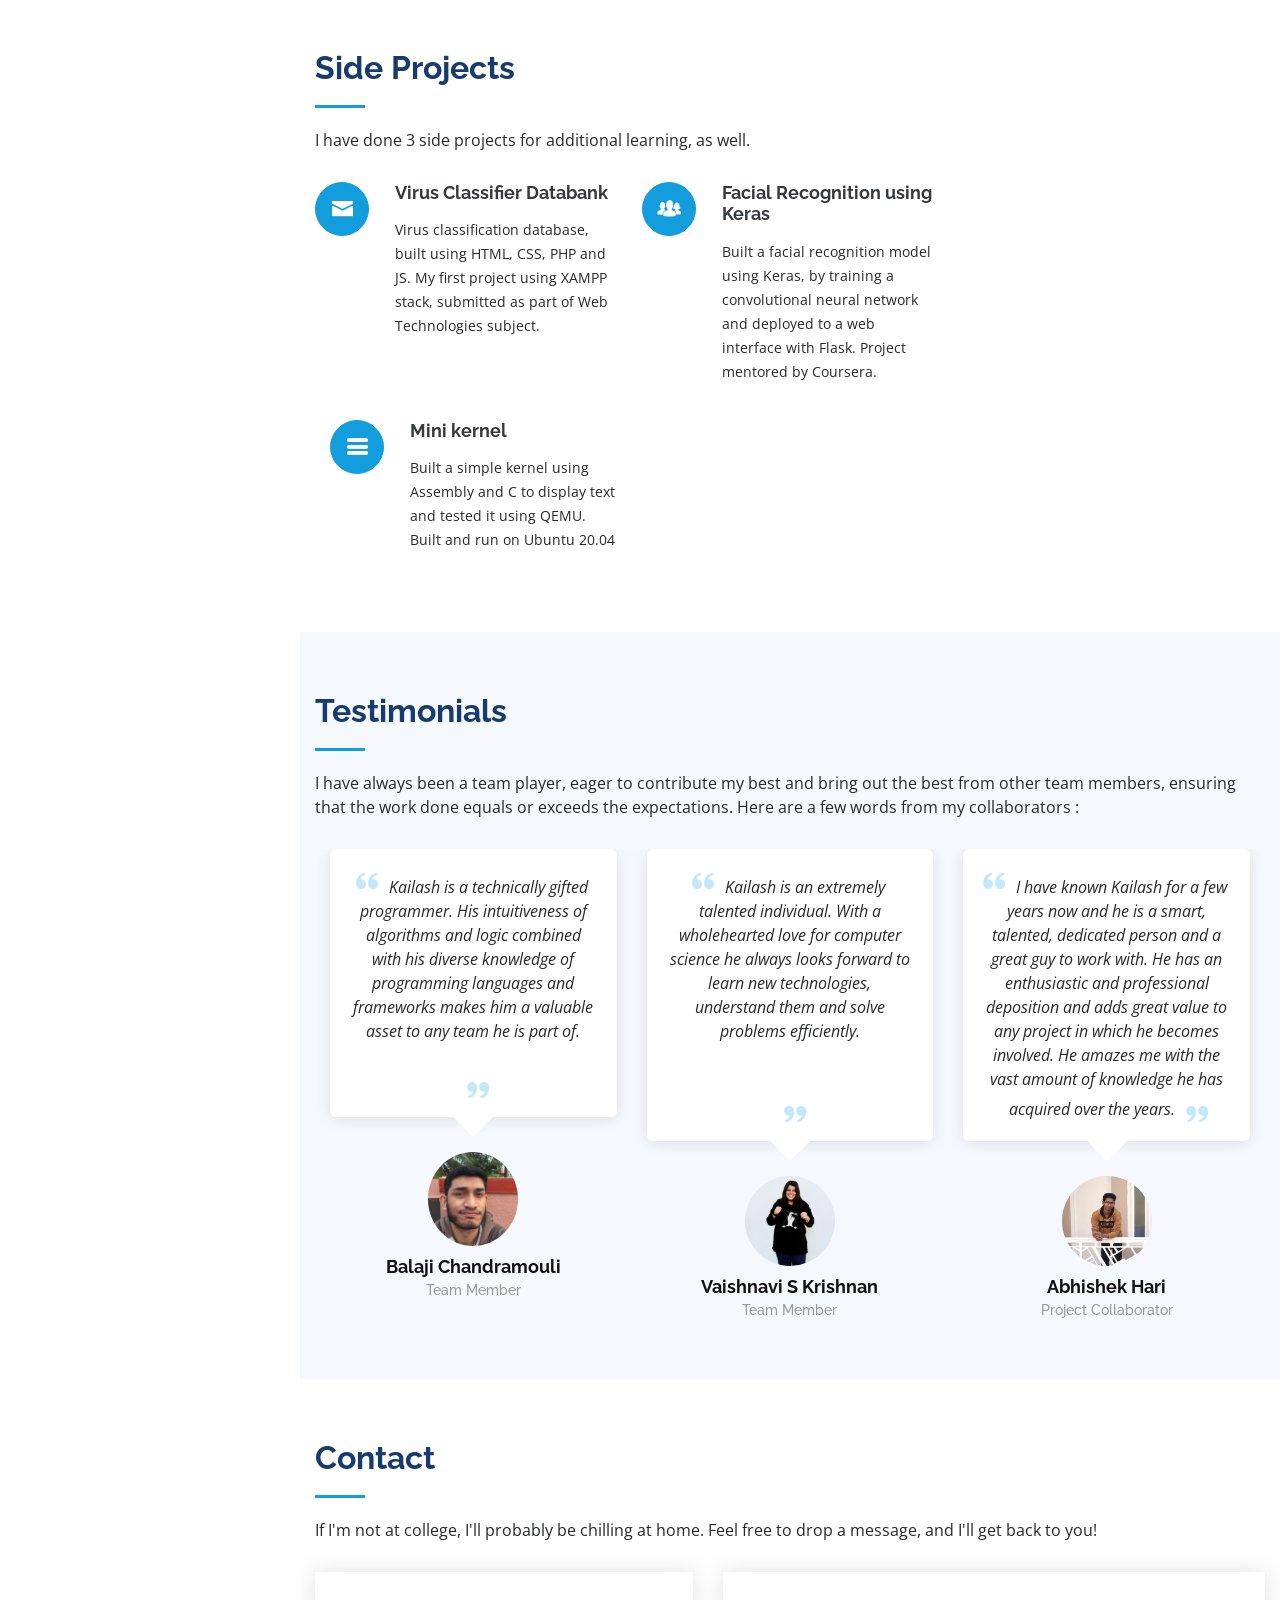
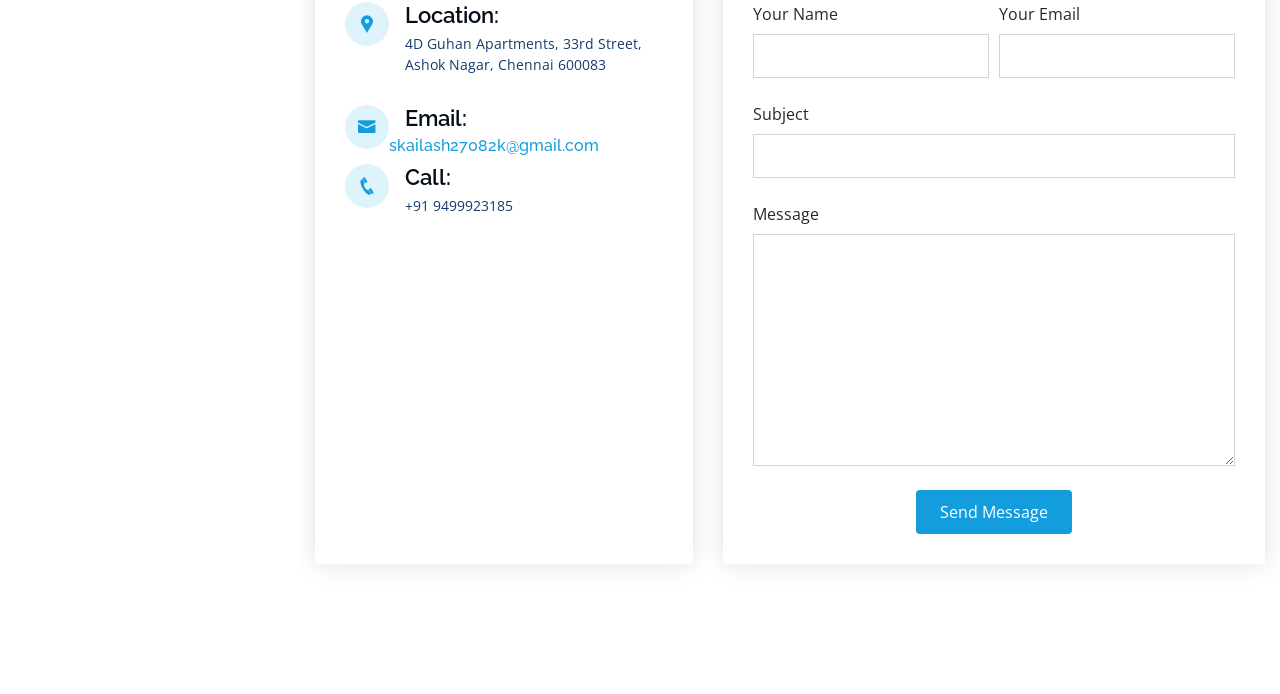
==== commit a0a6bc71: "Update index.html" ====
--- a/portfolio/index.html
+++ b/portfolio/index.html
@@ -327,7 +327,7 @@
           <div class="testimonial-item" data-aos="fade-up">
             <p>
               <i class="bx bxs-quote-alt-left quote-icon-left"></i>
-              Kailash is a technically gifted programmer. His intuitiveness of algorithms and logic combined with his diverse knowledge of programming languages and frameworks makes him a valuable asset to any team he is part of. <br><br><br>
+              Kailash is a technically gifted programmer. His intuitiveness of algorithms and logic combined with his diverse knowledge of programming languages and frameworks makes him a valuable asset to any team he is part of. <br><br>
               <i class="bx bxs-quote-alt-right quote-icon-right"></i>
             </p>
             <img src="Assets/img/testimonials/pi.jpeg" class="testimonial-img" alt="">
@@ -338,7 +338,7 @@
           <div class="testimonial-item" data-aos="fade-up" data-aos-delay="100">
             <p>
               <i class="bx bxs-quote-alt-left quote-icon-left"></i>
-              Kailash is an extremely talented individual. With a wholehearted love for computer science he always looks forward to learn new technologies, understand them and solve problems efficiently. <br><br><br><br>
+              Kailash is an extremely talented individual. With a wholehearted love for computer science he always looks forward to learn new technologies, understand them and solve problems efficiently. <br><br><br>
               <i class="bx bxs-quote-alt-right quote-icon-right"></i>
             </p>
             <img src="Assets/img/testimonials/vi.jpeg" class="testimonial-img" alt="">
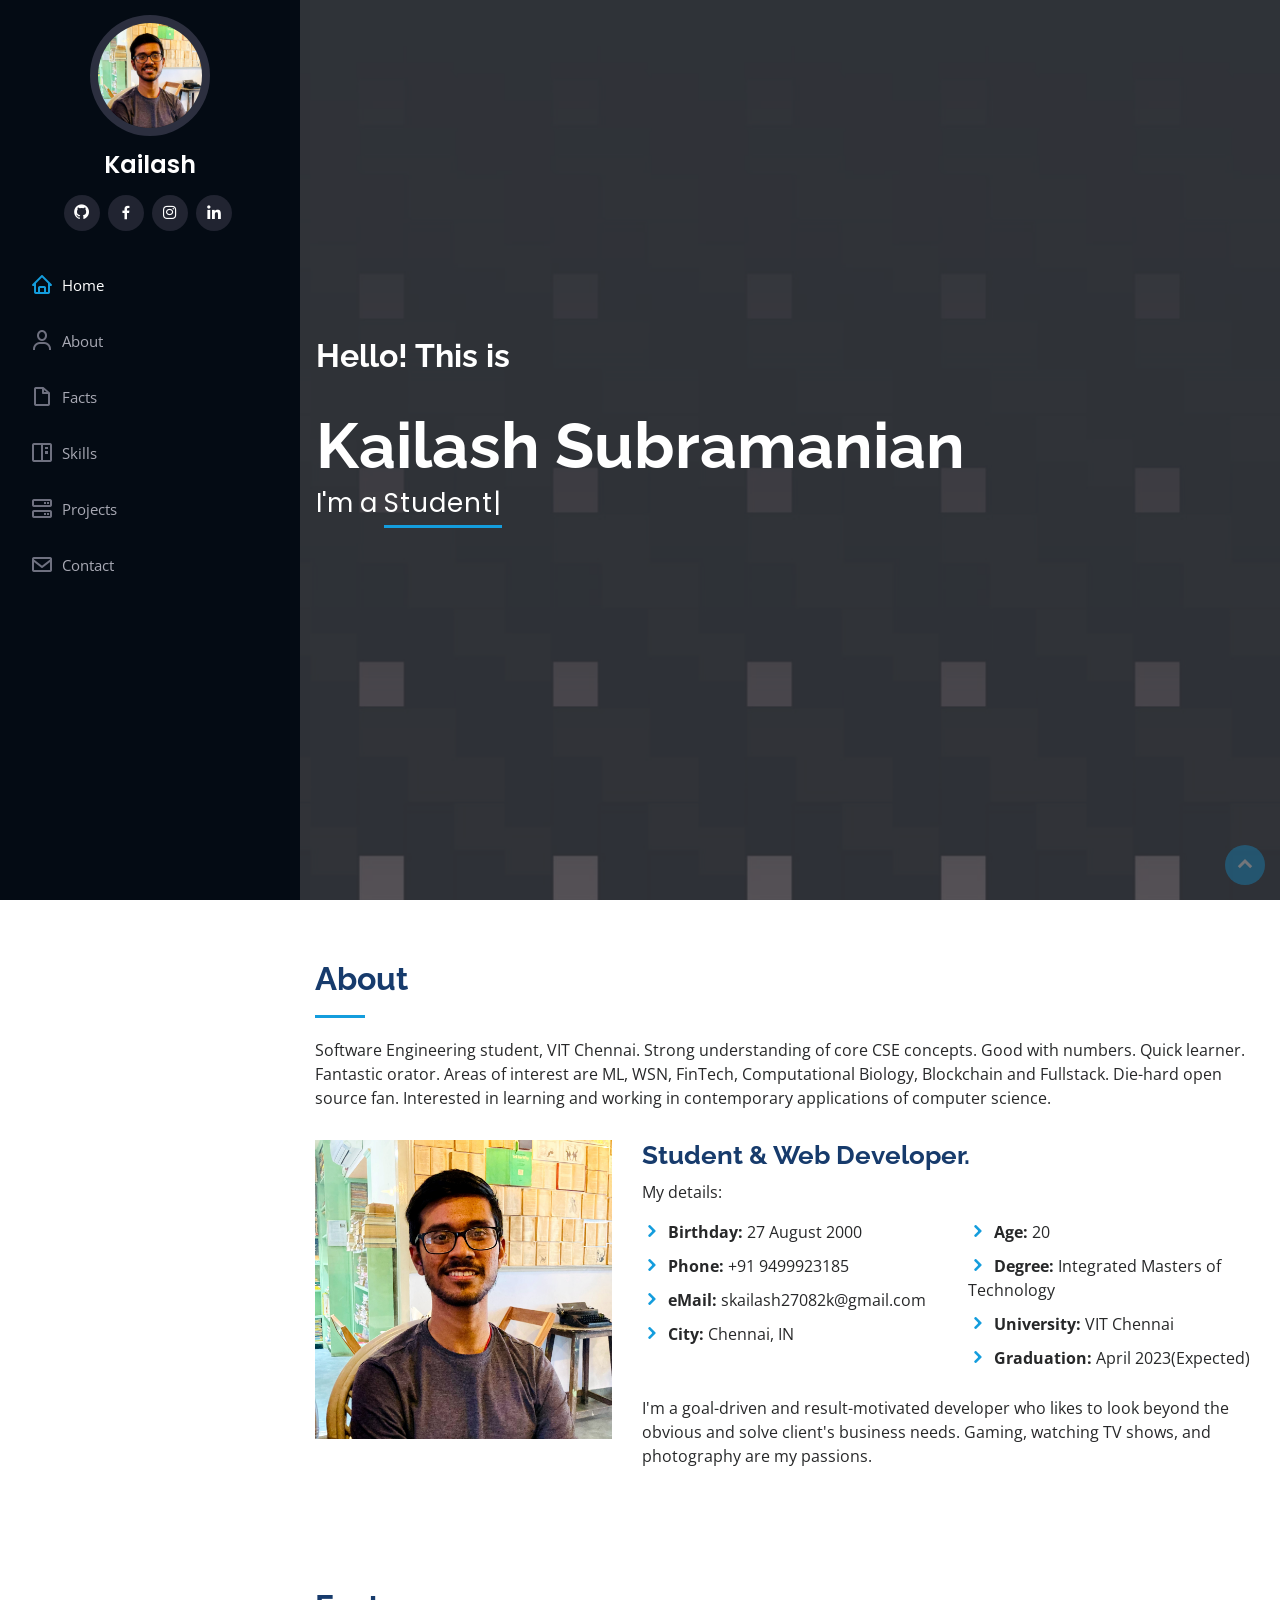
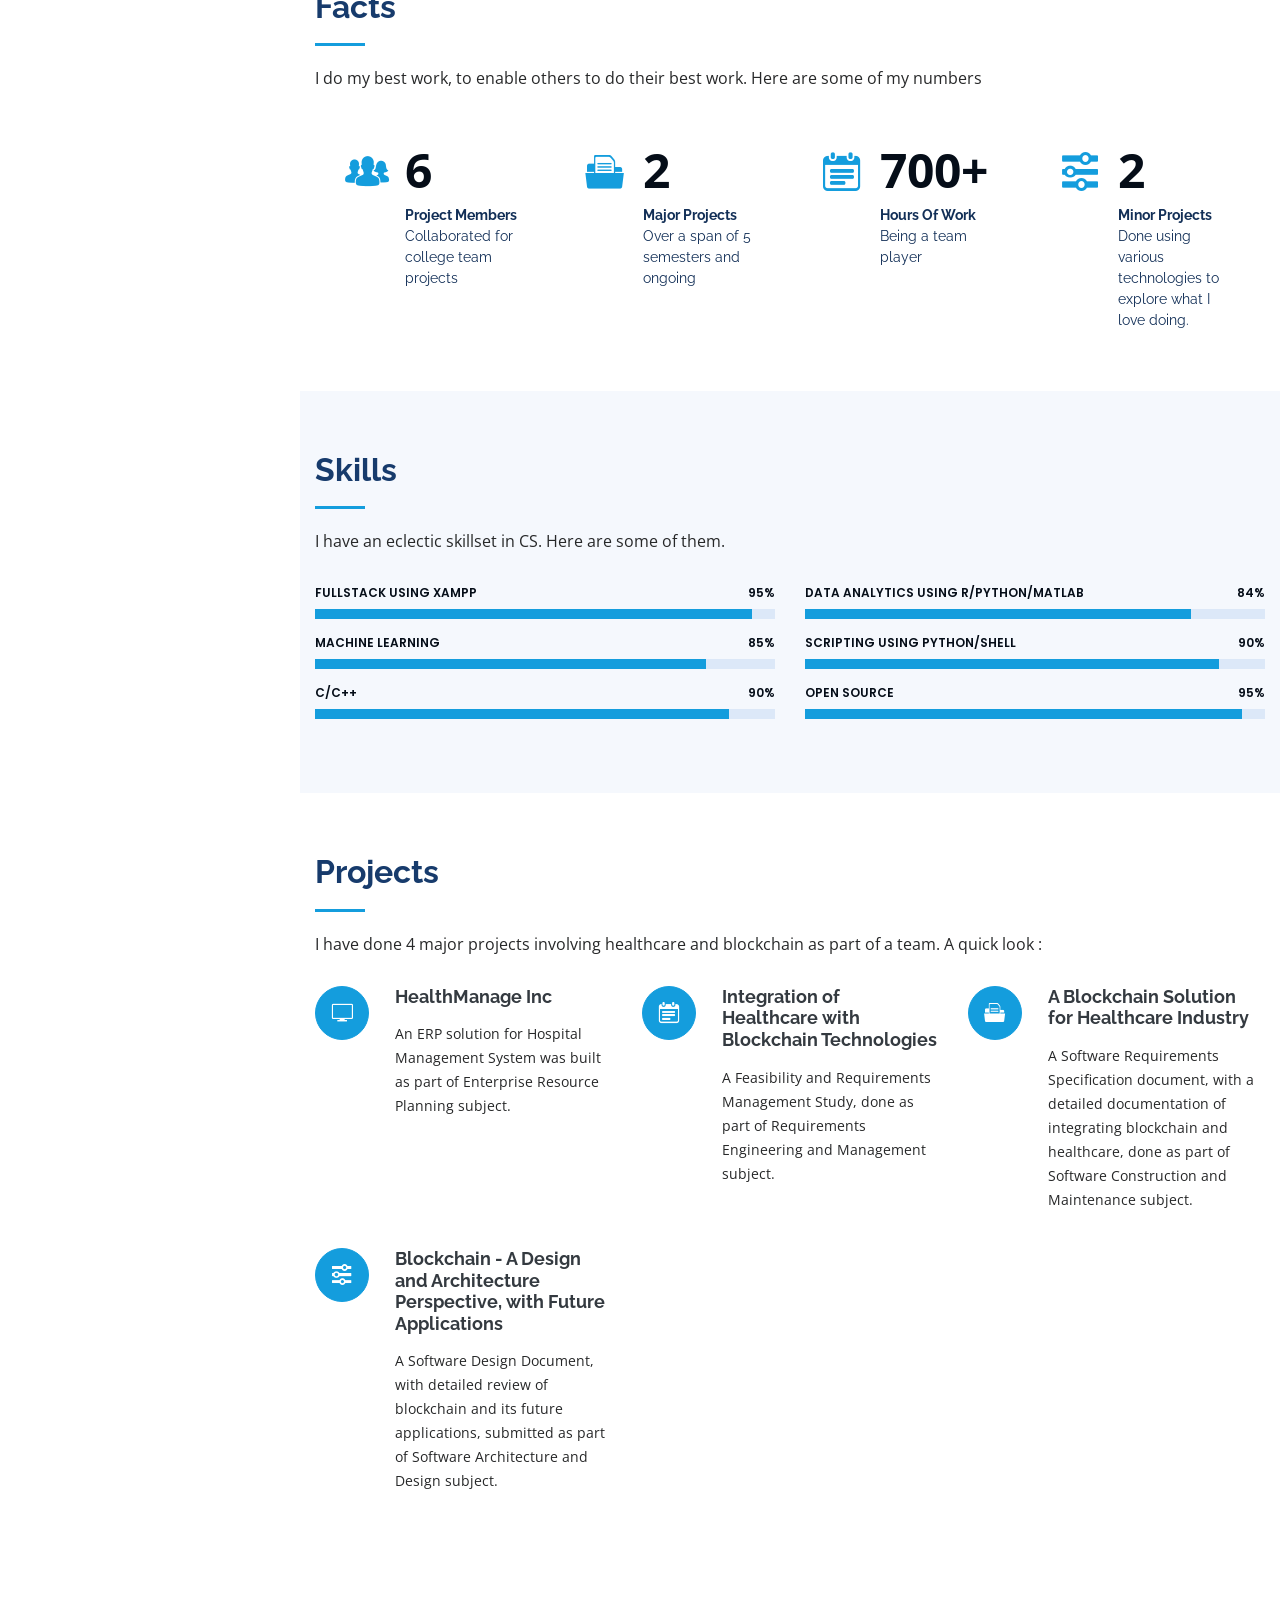
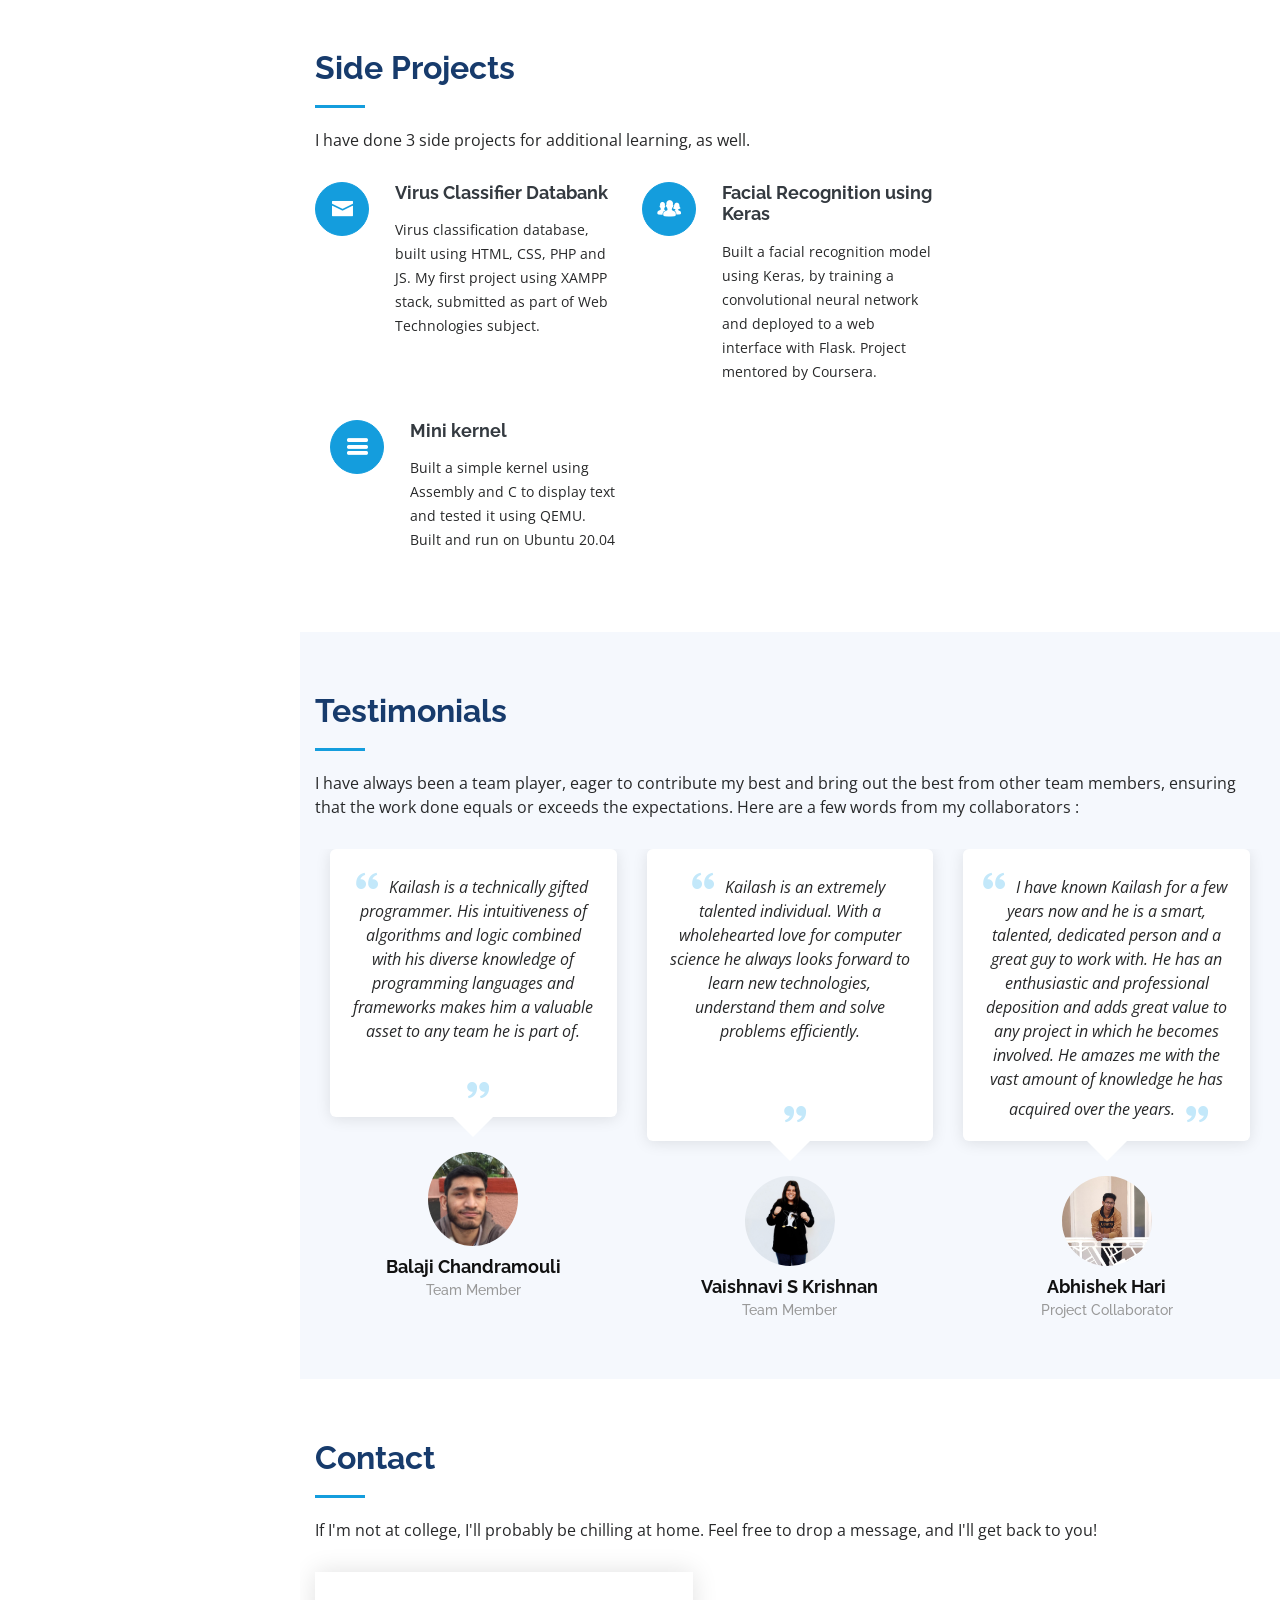
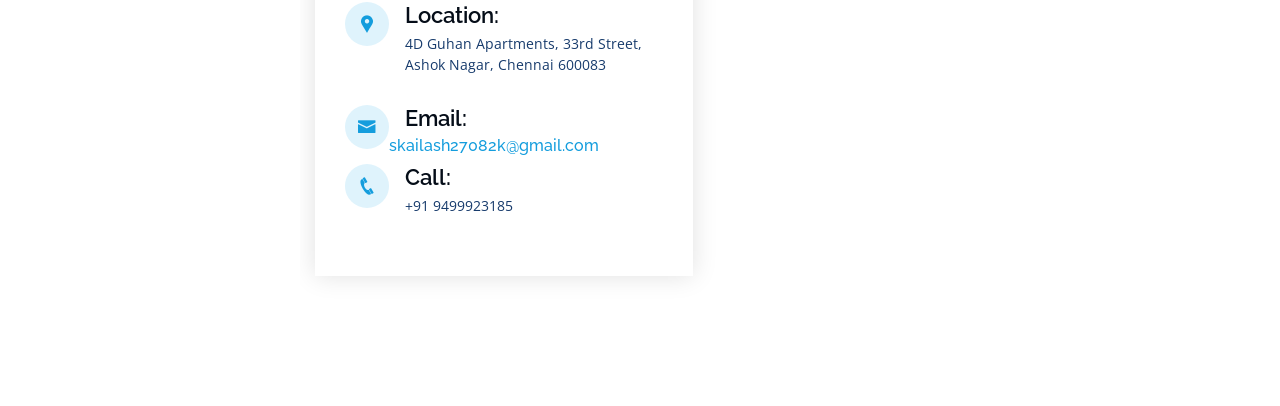
==== commit a174be02: "Updated index.html removed the forms section, it was weighing the page down. instead, added a mail h" ====
--- a/portfolio/index.html
+++ b/portfolio/index.html
@@ -362,7 +362,7 @@
         </div>
 
       </div>
-    </section><!-- End Testimonials Section -->
+    </section><!-- End testimonials Section -->
 
     <!-- ======= Contact Section ======= -->
     <section id="contact" class="contact">
@@ -398,7 +398,7 @@
 
           </div>
 
-          <div class="col-lg-7 mt-5 mt-lg-0 d-flex align-items-stretch">
+          <!--div class="col-lg-7 mt-5 mt-lg-0 d-flex align-items-stretch">
             <form action="forms/contact.php" method="post" role="form" class="php-email-form">
               <div class="form-row">
                 <div class="form-group col-md-6">
@@ -430,7 +430,7 @@
               <div class="text-center"><button type="submit">Send Message</button></div>
             </form>
           </div>
-        </div>
+        </div-->
 
       </div>
     </section><!-- End Contact Section -->
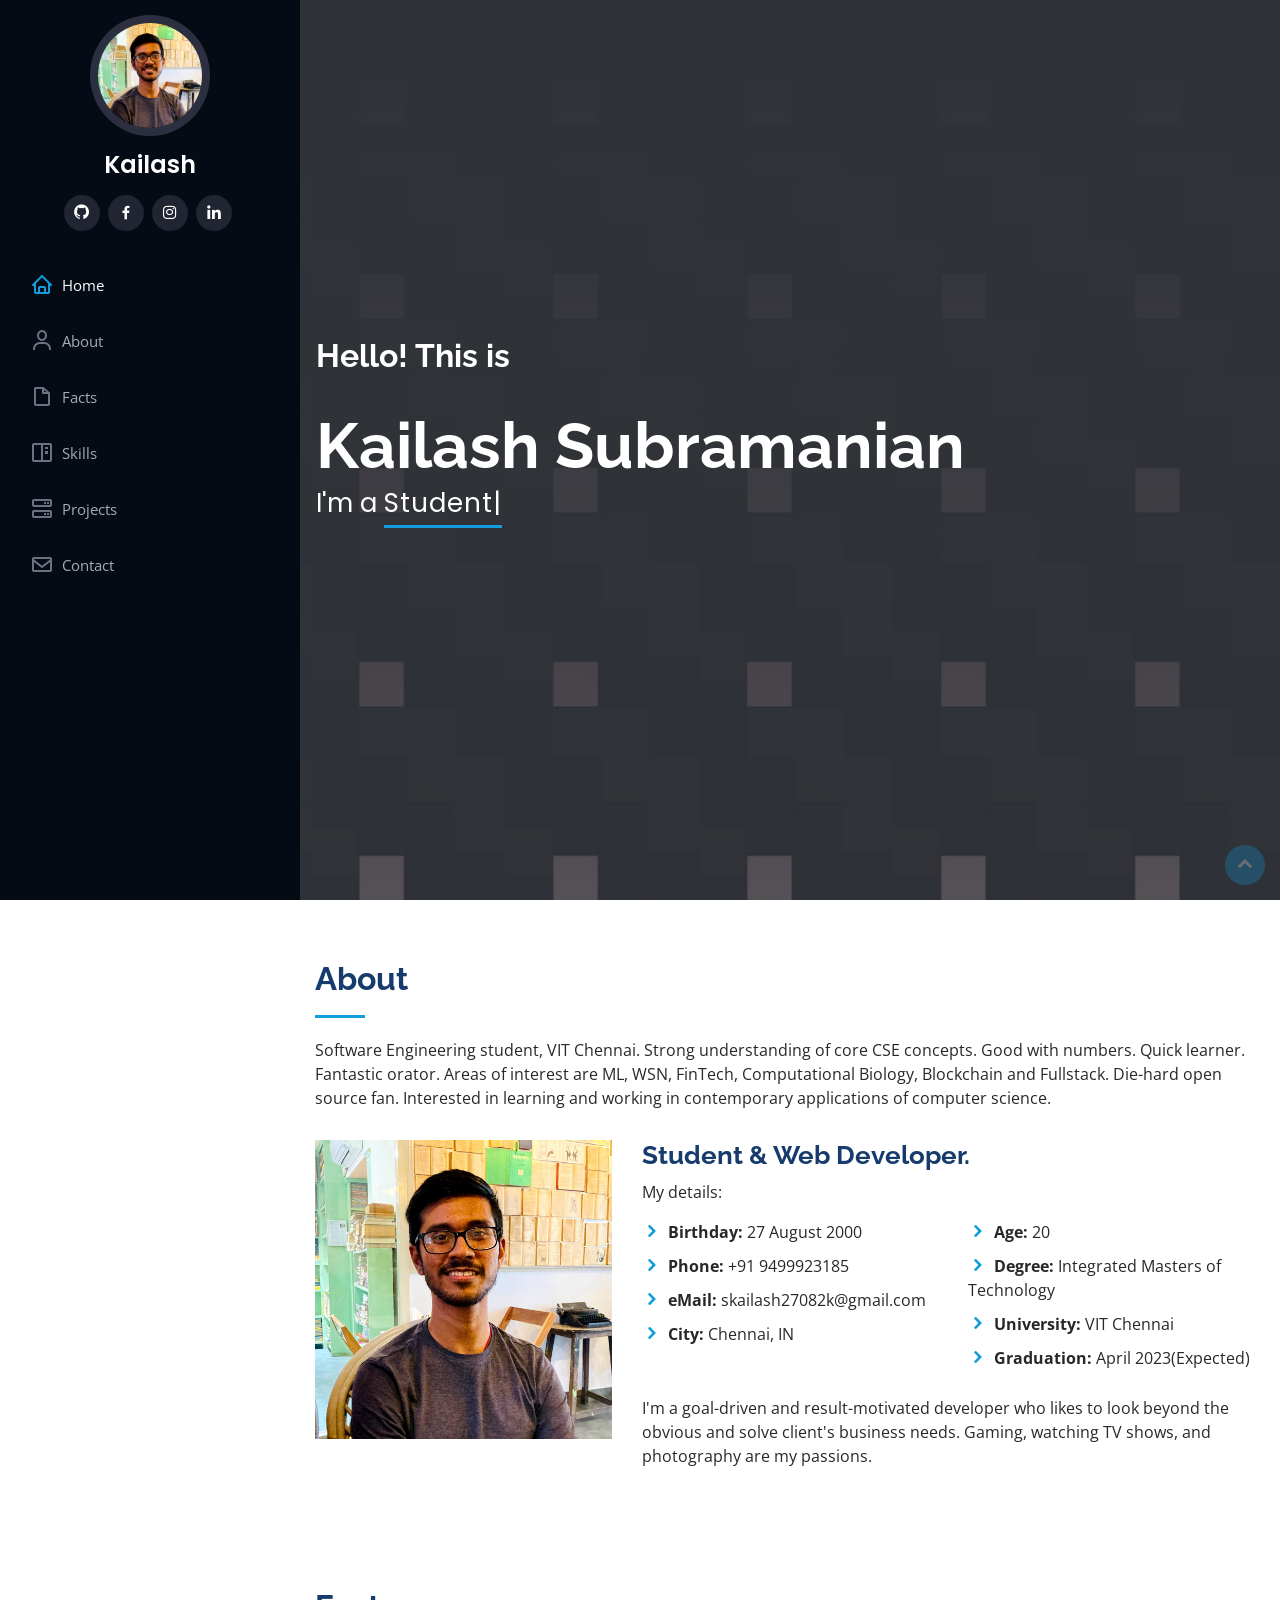
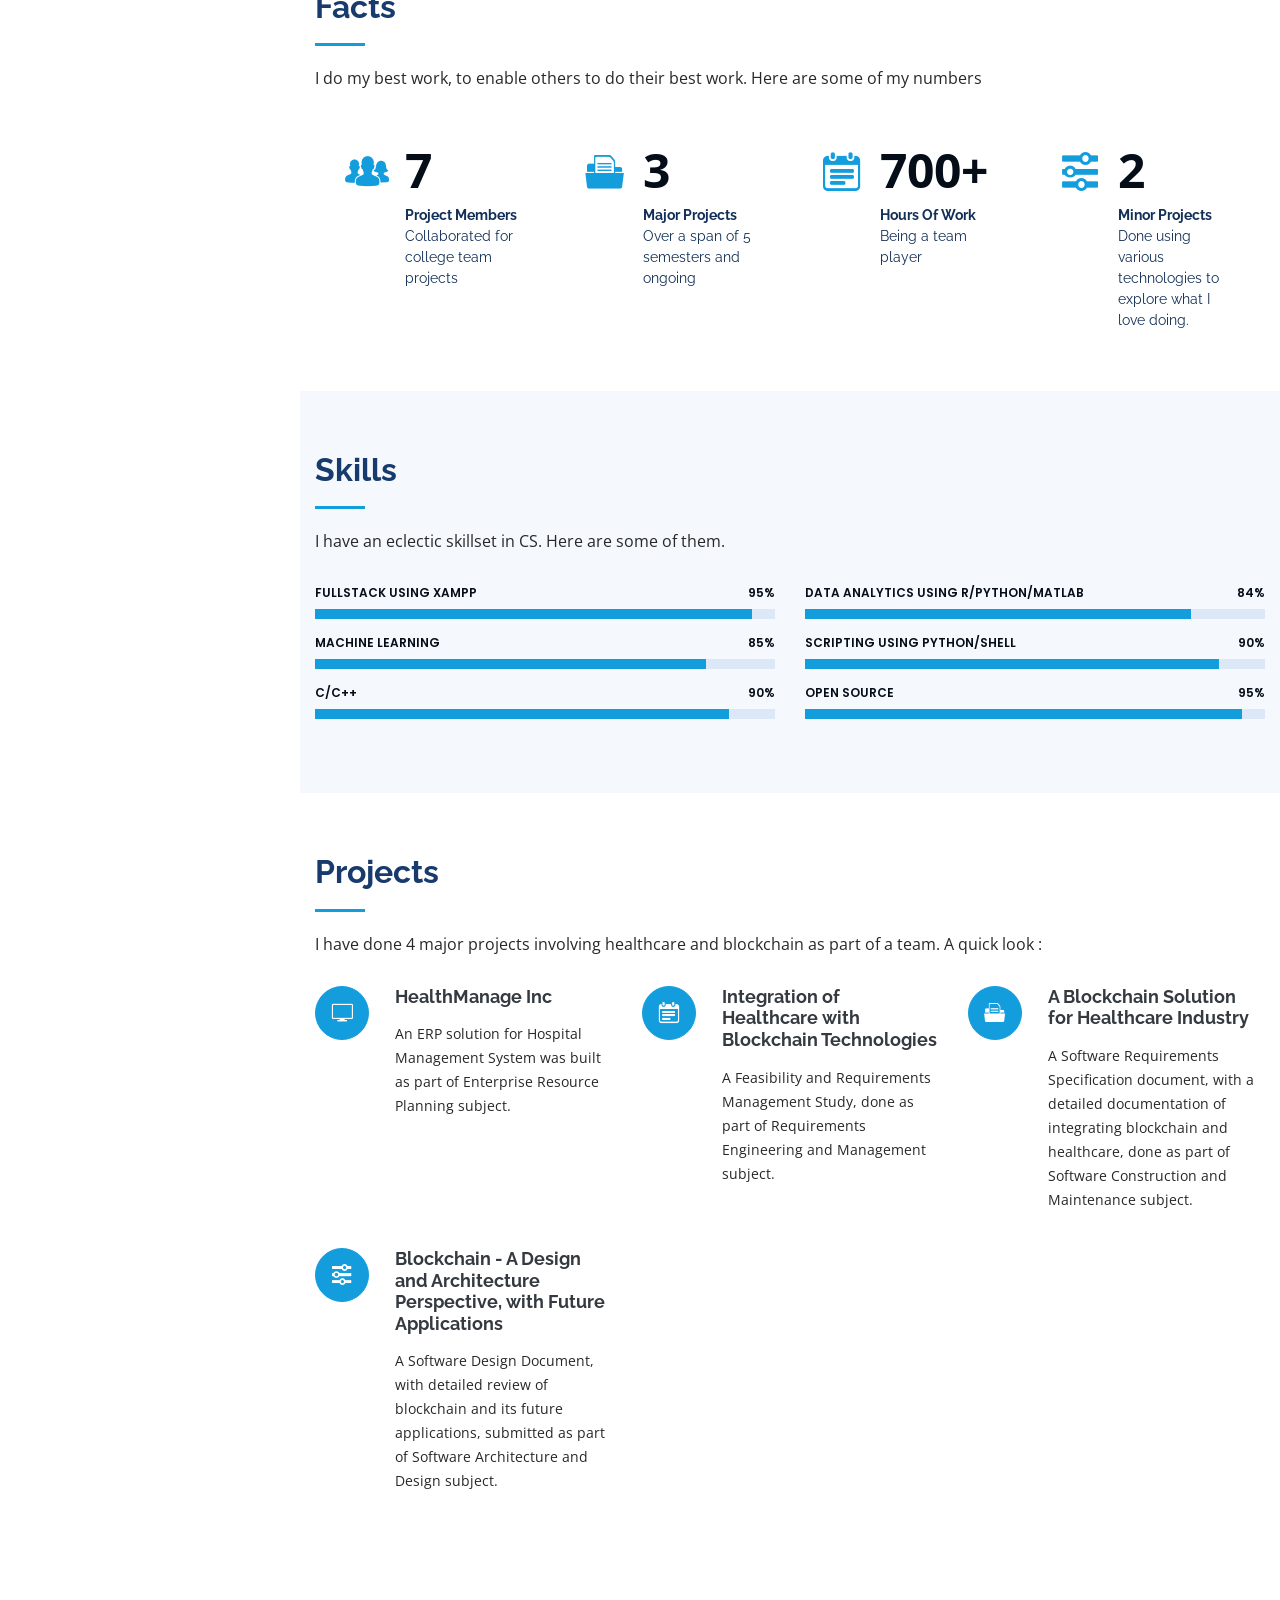
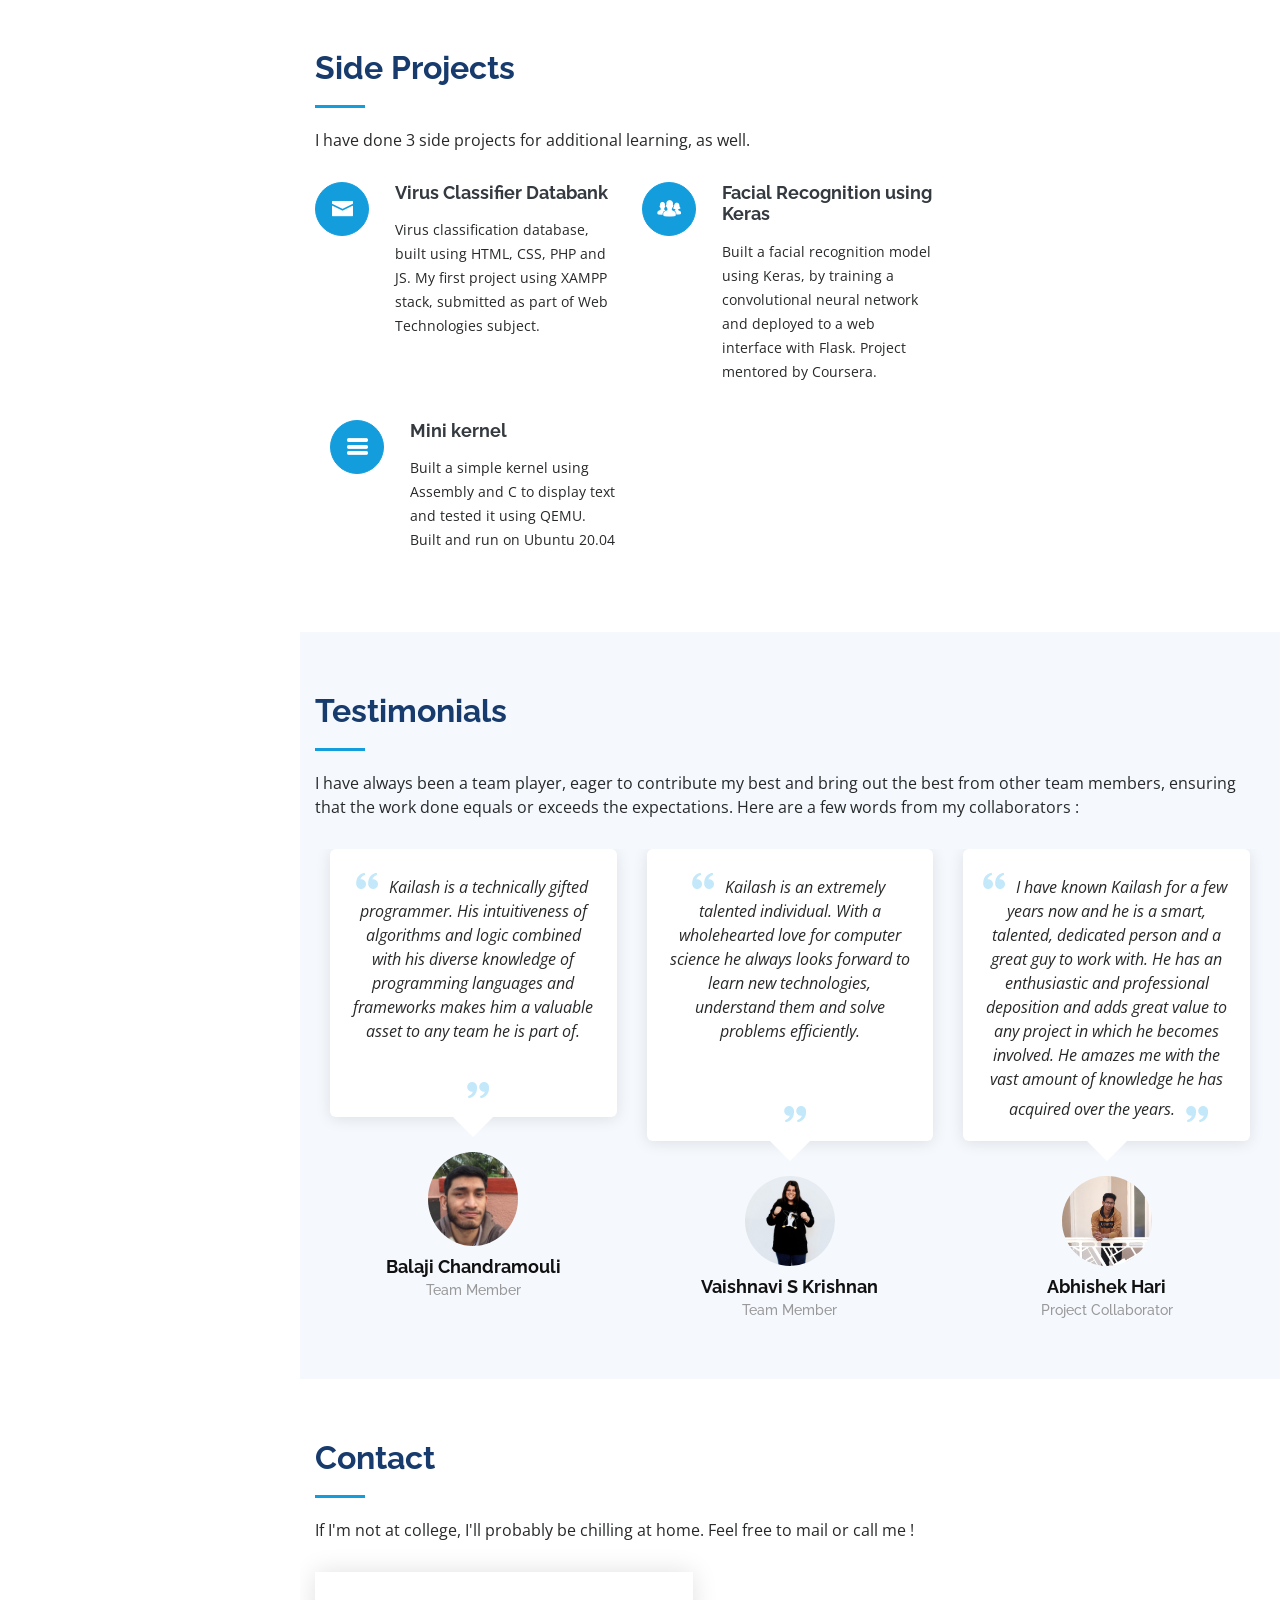
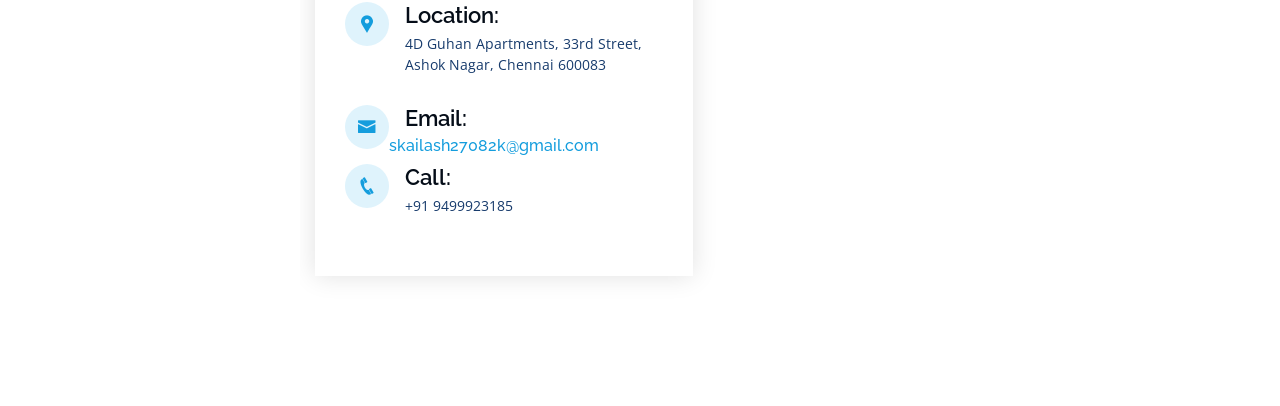
==== commit 04f42f85: "Update index.html" ====
--- a/portfolio/index.html
+++ b/portfolio/index.html
@@ -370,7 +370,7 @@
 
         <div class="section-title">
           <h2>Contact</h2>
-          <p>If I'm not at college, I'll probably be chilling at home. Feel free to drop a message, and I'll get back to you!</p>
+          <p>If I'm not at college, I'll probably be chilling at home. Feel free to mail or call me !</p>
         </div>
 
         <div class="row" data-aos="fade-in">
